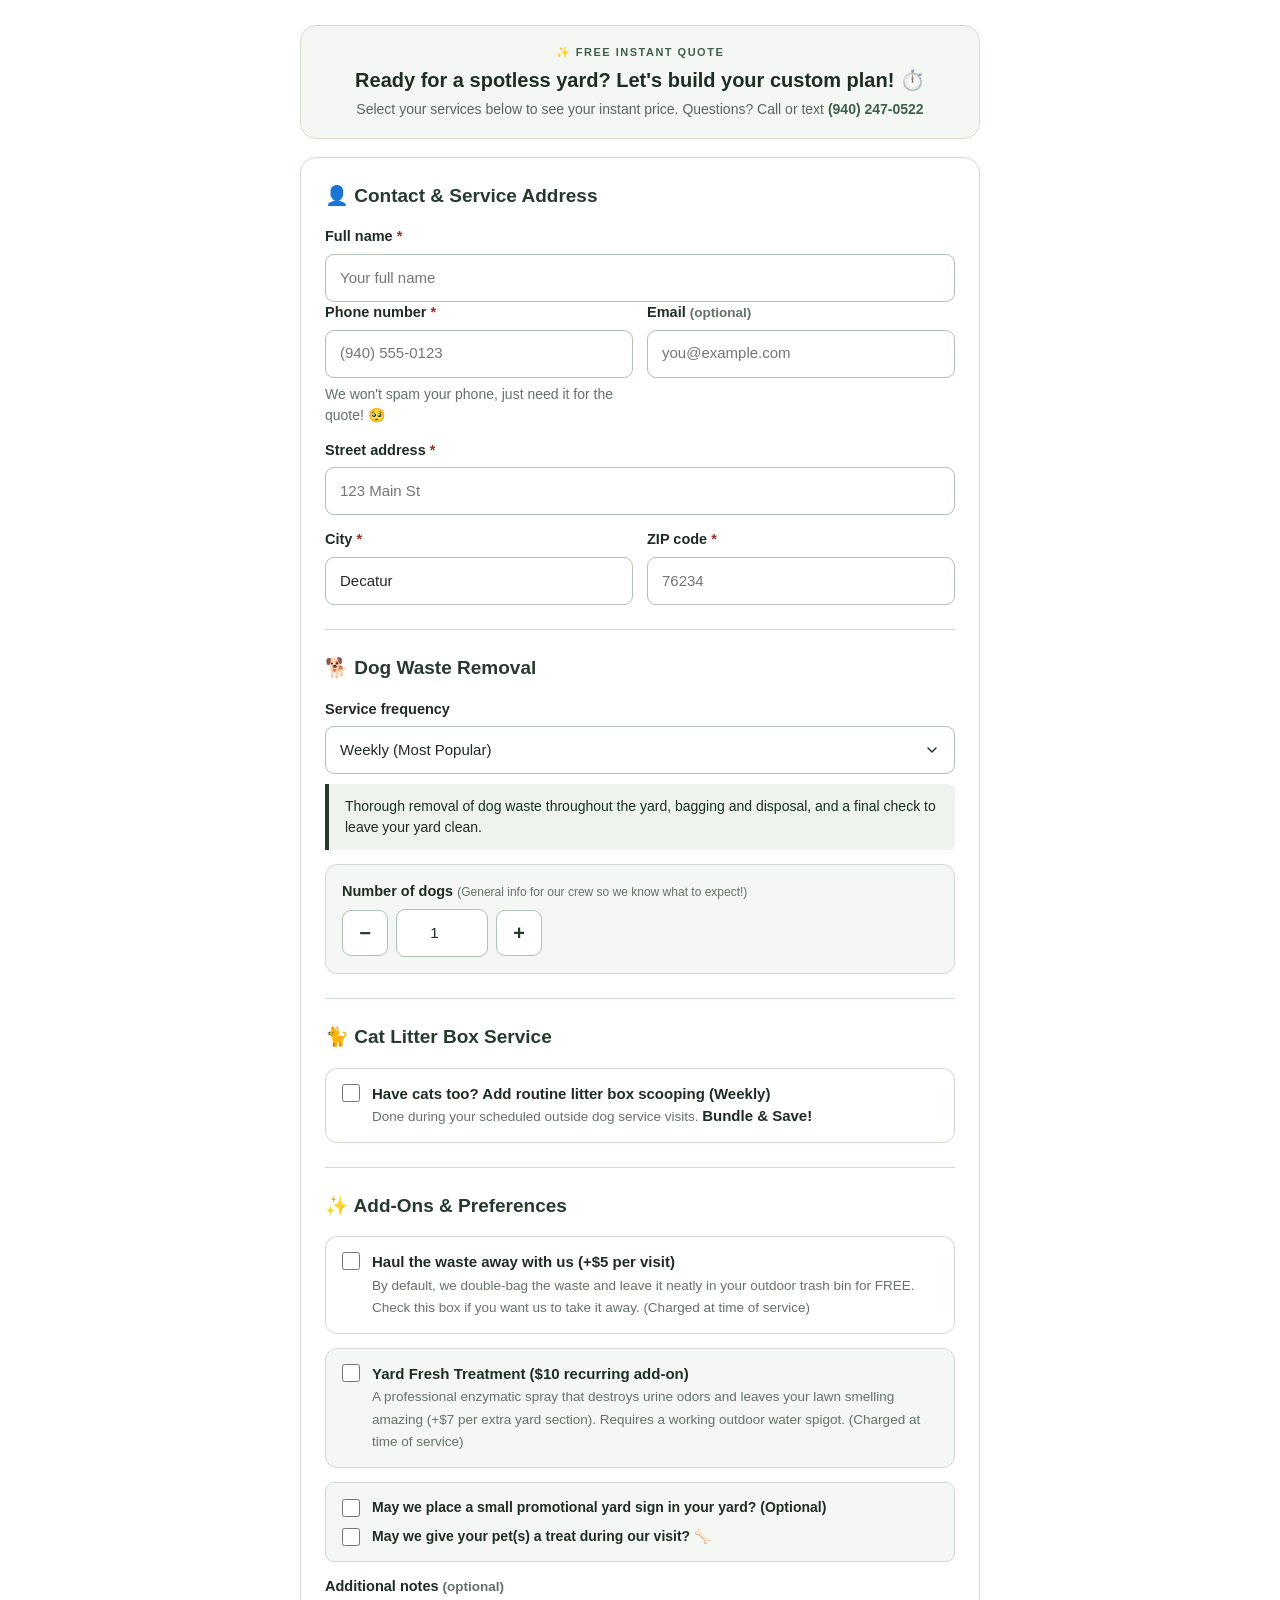
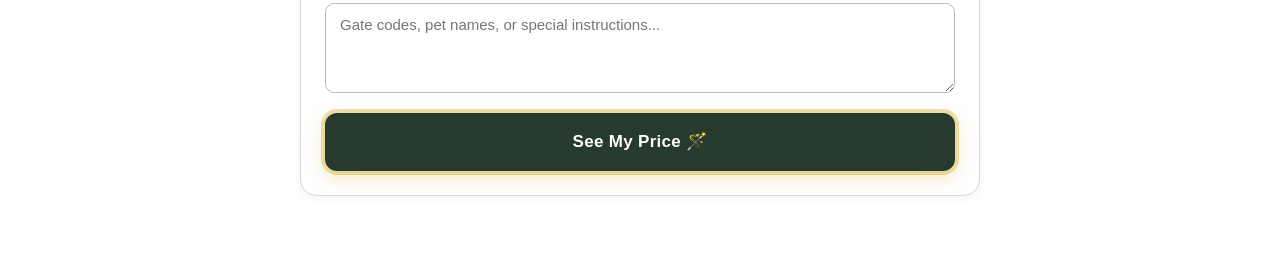
==== index.html @ ef94dc57 "Update index.html" ====
<!DOCTYPE html>
<html lang="en">
<head>
  <meta charset="UTF-8">
  <meta name="viewport" content="width=device-width, initial-scale=1.0">
  <title>Instant Quote | Wise Waste Services</title>
  <style>
    body { overflow-anchor: none; margin: 0; padding: 25px 20px; background: transparent; }
    #ww-quote {
      --green: #263A2D; --green-hover: #1d2d23; --green-soft: #eef3ee;
      --light: #D5DFCE; --cream: #F4F7F4; --ink: #1E2C22; --muted: #647267;
      --border: #cfdbd0; --border-strong: #b0c2b2; --danger: #9b3028; --danger-bg: #fdf2f1;
      --shadow-sm: 0 2px 8px rgba(30, 44, 34, 0.05); --shadow-md: 0 8px 24px rgba(30, 44, 34, 0.08);
      --radius-lg: 16px; --radius-md: 12px; --radius-sm: 9px;
      position: relative; font-family: "Segoe UI", -apple-system, BlinkMacSystemFont, Roboto, Helvetica, Arial, sans-serif;
      color: var(--ink); max-width: 680px; margin: 0 auto; font-size: 15px; line-height: 1.5;
      -webkit-font-smoothing: antialiased; padding-bottom: 20px;
    }
    #ww-quote * { box-sizing: border-box; }
    #ww-quote .ww-hidden { display: none !important; }
    .ww-celebration {
      position: absolute; pointer-events: none; z-index: 50; font-size: 28px;
      user-select: none; opacity: 0; animation: ww-pop 3s cubic-bezier(0.25, 0.46, 0.45, 0.94) forwards;
    }
    @keyframes ww-pop {
      0% { opacity: 0; transform: translate(0, 0) scale(0.2) rotate(0deg); }
      15% { opacity: 1; transform: translate(calc(var(--tx) * 0.6), calc(var(--ty) * 0.3 - 80px)) scale(1.3) rotate(calc(var(--rot) * 0.3)); }
      80% { opacity: 1; transform: translate(var(--tx), calc(var(--ty) * 0.8 + 120px)) scale(1) rotate(calc(var(--rot) * 0.8)); }
      100% { opacity: 0; transform: translate(var(--tx), calc(var(--ty) + 200px)) scale(0.5) rotate(var(--rot)); }
    }
    #ww-quote .ww-panel {
      background: #ffffff; border: 1px solid var(--border); border-radius: var(--radius-lg);
      padding: 24px; margin: 0 0 16px; box-shadow: var(--shadow-sm); position: relative; overflow: hidden;
    }
    #ww-quote .ww-divider { border: 0; height: 1px; background: var(--border); margin: 24px 0; }
    #ww-quote h3 { font-size: 19px; font-weight: 800; color: var(--green); margin: 0 0 16px; display: flex; align-items: center; gap: 8px; }
    #ww-quote .ww-muted { color: var(--muted); font-size: 13.5px; line-height: 1.45; }
    .ww-service-desc {
      margin-top: 10px; padding: 12px 16px; background: #eef3ee; border-left: 4px solid var(--green);
      font-size: 14px; color: var(--ink); border-radius: 0 6px 6px 0; line-height: 1.5;
    }
    #ww-quote .ww-label { display: block; font-weight: 600; color: var(--ink); margin: 14px 0 6px; font-size: 14.5px; }
    #ww-quote .ww-label:first-of-type { margin-top: 0; }
    #ww-quote .ww-required { color: var(--danger); font-weight: 700; }
    #ww-quote select, #ww-quote input:not([type="checkbox"]):not([type="radio"]), #ww-quote textarea {
      width: 100%; min-height: 48px; border: 1.5px solid var(--border-strong); border-radius: var(--radius-sm);
      padding: 10px 14px; background-color: #ffffff; color: var(--ink); font: inherit; font-size: 15px;
      transition: border-color 0.15s ease, box-shadow 0.15s ease;
    }
    #ww-quote select {
      appearance: none; -webkit-appearance: none;
      background-image: url("data:image/svg+xml,%3Csvg xmlns='http://www.w3.org/2000/svg' width='16' height='16' viewBox='0 0 24 24' fill='none' stroke='%23263A2D' stroke-width='2.2' stroke-linecap='round' stroke-linejoin='round'%3E%3Cpolyline points='6 9 12 15 18 9'/%3E%3C/svg%3E");
      background-repeat: no-repeat; background-position: right 14px center; padding-right: 40px; cursor: pointer;
    }
    #ww-quote select:focus, #ww-quote input:not([type="checkbox"]):not([type="radio"]):focus, #ww-quote textarea:focus {
      outline: none; border-color: var(--green); box-shadow: 0 0 0 3px rgba(213, 223, 206, 0.75);
    }
    #ww-quote textarea { min-height: 80px; resize: vertical; }
    #ww-quote .ww-grid { display: grid; grid-template-columns: 1fr 1fr; gap: 14px; }
    #ww-quote .ww-sub-box { background: var(--cream); border: 1px solid var(--border); border-radius: var(--radius-md); padding: 16px; margin-top: 14px; }
    #ww-quote .ww-number { display: grid; grid-template-columns: 46px minmax(0, 1fr) 46px; gap: 8px; align-items: center; max-width: 200px; }
    #ww-quote .ww-number button {
      height: 46px; border: 1.5px solid var(--border-strong); border-radius: var(--radius-sm); background: #ffffff;
      font-size: 20px; font-weight: 700; color: var(--green); cursor: pointer; display: flex; align-items: center;
      justify-content: center; user-select: none; transition: all 0.1s ease;
    }
    #ww-quote .ww-number button:hover { background: var(--light); border-color: var(--green); }
    #ww-quote .ww-number input { text-align: center; font-weight: 700; font-size: 16px; min-height: 46px; }
    #ww-quote input[type="checkbox"] { width: 18px; min-height: 18px; height: 18px; accent-color: var(--green); margin: 1px 12px 0 0; flex-shrink: 0; cursor: pointer; }
    #ww-quote .ww-choice { display: flex; align-items: flex-start; padding: 14px 16px; border: 1.5px solid var(--border); border-radius: var(--radius-md); background: #ffffff; cursor: pointer; transition: all 0.15s ease; }
    #ww-quote .ww-choice:hover { border-color: var(--green); background: #fafcfa; }
    #ww-quote .ww-choice:has(input:checked) { border-color: var(--green); background: var(--cream); }
    #ww-quote .ww-choice span { flex: 1; }
    #ww-quote .ww-choice strong { color: var(--ink); font-size: 15px; }
    #ww-quote .ww-compact-check { display: flex; align-items: center; font-size: 14px; font-weight: 600; color: var(--ink); cursor: pointer; margin-bottom: 10px; user-select: none; }
    #ww-quote .ww-compact-check:hover { color: var(--green); }
    #ww-quote .ww-primary-btn {
      width: 100%; min-height: 54px; padding: 14px 20px; border: 2px solid var(--green); border-radius: var(--radius-md);
      background: var(--green); color: #ffffff; font: inherit; font-size: 16px; font-weight: 800; cursor: pointer;
      display: flex; align-items: center; justify-content: center; gap: 8px; box-shadow: 0 4px 14px rgba(38, 58, 45, 0.18);
      transition: all 0.15s ease; margin-top: 14px;
    }
    #ww-quote .ww-primary-btn:hover:not(:disabled) { background: var(--green-hover); border-color: var(--green-hover); transform: translateY(-2px); box-shadow: 0 6px 18px rgba(38, 58, 45, 0.22); }
    #ww-quote .ww-primary-btn:disabled { opacity: 0.65; cursor: wait; transform: none; }
    #ww-quote .ww-final-glow-btn {
      background: var(--green) !important; border-color: var(--green) !important; font-size: 17px !important; letter-spacing: 0.3px;
      box-shadow: 0 0 0 4px rgba(212, 175, 55, 0.4), 0 6px 20px rgba(212, 175, 55, 0.35) !important; animation: wwGoldGlowPulse 2.5s infinite ease-in-out;
    }
    @keyframes wwGoldGlowPulse {
      0%, 100% { box-shadow: 0 0 0 3px rgba(212, 175, 55, 0.3), 0 6px 16px rgba(212, 175, 55, 0.3); }
      50% { box-shadow: 0 0 0 7px rgba(212, 175, 55, 0.55), 0 8px 24px rgba(212, 175, 55, 0.5); }
    }
    #ww-quote .ww-final-glow-btn:hover:not(:disabled) {
      transform: translateY(-2px); box-shadow: 0 0 0 6px rgba(212, 175, 55, 0.6), 0 10px 26px rgba(212, 175, 55, 0.6) !important; animation: none;
    }
    #ww-quote .ww-status-msg { font-size: 14px; font-weight: 600; margin: 14px 0 0; padding: 12px 14px; border-radius: var(--radius-sm); background: var(--danger-bg); color: var(--danger); border: 1px solid #ebccd1; }
    #ww-quote .ww-receipt-box { background: var(--green); color: #ffffff; border-radius: var(--radius-lg); padding: 20px 22px; margin: 18px 0; box-shadow: var(--shadow-sm); text-align: left; }
    #ww-quote .ww-price-hero { text-align: center; padding-bottom: 14px; margin-bottom: 14px; border-bottom: 1px solid rgba(255, 255, 255, 0.15); }
    #ww-quote .ww-price-eyebrow { display: inline-block; background: rgba(213, 223, 206, 0.18); color: var(--light); border-radius: 999px; padding: 4px 14px; font-size: 12px; font-weight: 700; text-transform: uppercase; letter-spacing: 0.5px; margin-bottom: 6px; }
    #ww-quote .ww-big-price { font-size: 36px; font-weight: 800; line-height: 1.1; color: #ffffff; font-variant-numeric: tabular-nums; }
    #ww-quote .ww-big-sub { color: var(--light); font-size: 13.5px; margin-top: 4px; }
    #ww-quote .ww-summary-line { display: flex; justify-content: space-between; align-items: flex-start; padding: 10px 0; border-bottom: 1px solid rgba(255, 255, 255, 0.1); gap: 16px; font-size: 14px; }
    #ww-quote .ww-summary-line:last-child { border-bottom: none; padding-bottom: 0; }
    #ww-quote .ww-summary-title { font-weight: 700; color: #ffffff; font-size: 14px; overflow-wrap: break-word; }
    #ww-quote .ww-summary-desc { font-size: 12.5px; color: var(--light); margin-top: 2px; }
    #ww-quote .ww-summary-price { font-weight: 700; color: #ffffff; white-space: nowrap; text-align: right; font-size: 14px; flex-shrink: 0; }
    #ww-quote .ww-intro-breakdown-box { background: rgba(213, 223, 206, 0.16); border: 1px solid rgba(213, 223, 206, 0.35); border-radius: var(--radius-md); padding: 12px 14px; margin-bottom: 14px; font-size: 13.5px; line-height: 1.45; color: #ffffff; text-align: center; }
    #ww-quote .ww-intro-breakdown-box strong { display: block; margin-bottom: 2px; font-size: 14.5px; }
    #ww-quote .ww-free-banner { background: rgba(213, 223, 206, 0.14); border: 1px solid rgba(213, 223, 206, 0.35); border-radius: var(--radius-md); padding: 12px 14px; margin-top: 14px; font-size: 13.5px; line-height: 1.45; color: #ffffff; text-align: center; }
    #ww-quote .ww-free-banner strong { display: block; margin-bottom: 0; font-size: 15px; letter-spacing: 0.3px; }
    #ww-success-screen { text-align: center; padding: 28px 22px; overflow: hidden; }
    #ww-success-screen .ww-success-icon-wrap { width: 64px; height: 64px; border-radius: 50%; background: var(--green-soft); border: 2px solid var(--light); display: inline-flex; align-items: center; justify-content: center; margin: 0 auto 12px; font-size: 30px; }
    .ww-phone-link { color: #3F6049; text-decoration: none; font-weight: 800; transition: color 0.2s ease; }
    .ww-phone-link:hover { color: #1E2C22; text-decoration: underline; }
    @media (max-width: 640px) {
      body { padding: 10px 5px !important; }
      #ww-quote { font-size: 14px; }
      #ww-intro-block { padding: 12px !important; margin-bottom: 12px !important; }
      #ww-quote .ww-panel { padding: 16px 14px; margin-bottom: 10px; }
      #ww-quote .ww-grid { grid-template-columns: 1fr; gap: 8px; }
      #ww-quote h2 { font-size: 17px !important; }
      #ww-quote h3 { font-size: 16px; margin-bottom: 12px; }
      #ww-quote .ww-label { margin: 10px 0 4px; font-size: 13.5px; }
      #ww-quote select, #ww-quote input:not([type="checkbox"]):not([type="radio"]) { min-height: 40px; font-size: 16px; padding: 6px 10px; }
      #ww-quote textarea { min-height: 60px; font-size: 16px; }
      #ww-quote .ww-number button { height: 38px; font-size: 18px; }
      #ww-quote .ww-number input { min-height: 38px; }
      #ww-quote .ww-choice { padding: 10px; margin-bottom: 8px !important; }
      #ww-quote .ww-compact-check { font-size: 13px; margin-bottom: 6px; }
      #ww-quote .ww-big-price { font-size: 28px; }
      #ww-quote .ww-receipt-box { padding: 14px 12px; margin: 14px 0; }
      #ww-quote .ww-summary-line { font-size: 13px; gap: 8px; padding: 6px 0; }
      #ww-quote .ww-summary-title, #ww-quote .ww-summary-price { font-size: 13px; }
      #ww-quote .ww-primary-btn { width: 100%; flex: none; min-height: 46px; padding: 8px; font-size: 15px; }
    }
  </style>
</head>
<body>
<div id="ww-quote">
  <!-- SLIM TOP INTRO HEADER -->
  <div id="ww-intro-block" style="max-width:680px; margin:0 auto 18px; background:#F4F7F4; border:1.5px solid #D5DFCE; border-radius:16px; padding:18px 20px; text-align:center; font-family:'Segoe UI',Arial,sans-serif;">
    <div style="font-size:11px; font-weight:800; letter-spacing:1.5px; text-transform:uppercase; color:#3F6049; margin-bottom:4px;">✨ Free Instant Quote</div>
    <h2 style="margin:0 0 4px; font-size:20px; font-weight:800; color:#1E2C22;">Ready for a spotless yard? Let's build your custom plan! ⏱️</h2>
    <p style="margin:0 auto; font-size:14px; line-height:1.5; color:#59655D;">Select your services below to see your instant price. Questions? Call or text <a href="tel:9402470522" class="ww-phone-link">(940) 247-0522</a></p>
  </div>

  <!-- RESIDENTIAL SINGLE-PAGE FORM -->
  <form id="ww-residential" class="ww-panel" onsubmit="event.preventDefault();">
    <h3>👤 Contact &amp; Service Address</h3>
    <label class="ww-label" for="ww-customer-name">Full name <span class="ww-required">*</span></label>
    <input id="ww-customer-name" name="name" type="text" autocomplete="name" placeholder="Your full name">
    <div class="ww-grid">
      <div>
        <label class="ww-label" for="ww-customer-phone">Phone number <span class="ww-required">*</span></label>
        <input id="ww-customer-phone" name="tel" type="tel" autocomplete="tel" placeholder="(940) 555-0123">
        <div style="font-size: 14px; font-weight: 500; color: var(--muted); margin-top: 6px;">We won't spam your phone, just need it for the quote! 🥺</div>
      </div>
      <div>
        <label class="ww-label" for="ww-customer-email">Email <span class="ww-muted">(optional)</span></label>
        <input id="ww-customer-email" name="email" type="email" autocomplete="email" placeholder="you@example.com">
      </div>
    </div>
    <label class="ww-label" for="ww-customer-street">Street address <span class="ww-required">*</span></label>
    <input id="ww-customer-street" name="street-address" type="text" autocomplete="address-line1" placeholder="123 Main St">
    <div class="ww-grid" style="margin-top: 14px;">
      <div>
        <label class="ww-label" for="ww-customer-city">City <span class="ww-required">*</span></label>
        <input id="ww-customer-city" name="city" type="text" autocomplete="address-level2" value="Decatur" placeholder="Decatur">
      </div>
      <div>
        <label class="ww-label" for="ww-customer-zip">ZIP code <span class="ww-required">*</span></label>
        <input id="ww-customer-zip" name="postal-code" type="text" autocomplete="postal-code" placeholder="76234">
      </div>
    </div>

    <hr class="ww-divider">

    <h3>🐕 Dog Waste Removal</h3>
    <label class="ww-label" for="ww-dog-frequency">Service frequency</label>
    <select id="ww-dog-frequency" name="dog_frequency">
      <option value="none">No dog waste service</option>
      <option value="twice">Twice Weekly</option>
      <option value="weekly" selected>Weekly (Most Popular)</option>
      <option value="biweekly">Bi-Weekly (Every 2 Weeks)</option>
      <option value="onetime">One-Time Cleanup</option>
    </select>
    <div id="ww-dog-desc" class="ww-service-desc ww-hidden"></div>

    <div id="ww-dog-count-wrap" class="ww-sub-box">
      <label class="ww-label" for="ww-dogs" style="margin-top:0;">Number of dogs <span style="font-size:12px; font-weight:normal; color:var(--muted);">(General info for our crew so we know what to expect!)</span></label>
      <div class="ww-number">
        <button type="button" data-step="-1" data-target="ww-dogs">−</button>
        <input id="ww-dogs" name="dog_count" type="number" min="1" max="20" value="1" readonly>
        <button type="button" data-step="1" data-target="ww-dogs">+</button>
      </div>
      <div id="ww-condition-wrap" class="ww-hidden" style="margin-top:14px; padding-top:12px; border-top:1px solid var(--border);">
        <label class="ww-label" for="ww-condition" style="margin-top:0;">Estimated cleanup time required</label>
        <select id="ww-condition" name="yard_condition">
          <option value="light">Up to 1 hour (Standard cleanup) — $50.00 base</option>
          <option value="moderate">Up to 1.5 hours (Moderate buildup) — $75.00 est.</option>
          <option value="heavy">Up to 2 hours (Heavy buildup) — $100.00 est.</option>
          <option value="very">Over 2 hours (Severely neglected) — $125.00+ est.</option>
        </select>
        <div style="font-size: 13px; color: var(--muted); margin-top: 10px; line-height: 1.4;">
          <em>One-time cleanups are $50 minimum (covers the first hour), then billed at $50/hour in 15-minute increments thereafter.</em>
        </div>
      </div>
    </div>

    <hr class="ww-divider">

    <h3>🐈 Cat Litter Box Service</h3>
    <div id="ww-cat-addon-mode">
      <label class="ww-choice" style="margin-bottom:14px;">
        <input type="checkbox" id="ww-cat-add-service" name="cat_add_service">
        <span>
          <strong id="ww-cat-addon-title">Have cats too? Add routine litter box scooping</strong><br>
          <span class="ww-muted" id="ww-cat-addon-text">Done during your scheduled outside dog service visits. <strong>Bundle &amp; Save!</strong></span>
        </span>
      </label>
    </div>

    <div id="ww-cat-standalone-mode" class="ww-hidden">
      <label class="ww-label" for="ww-cat-standalone-freq">Service frequency</label>
      <select id="ww-cat-standalone-freq" name="cat_standalone_freq">
        <option value="none" selected>No cat litter service</option>
        <option value="twice">Twice-Weekly Service (Most Popular)</option>
        <option value="weekly">Weekly Service</option>
        <option value="biweekly">Bi-Weekly Service (Every 2 Weeks)</option>
        <option value="onetime">One-Time Cleanup</option>
      </select>
    </div>

    <div id="ww-cat-desc" class="ww-service-desc ww-hidden" style="margin-bottom: 14px;">
      Thorough cat litter box scooping, deodorizing, and area sweeping to keep your home fresh and odor-free.
    </div>

    <div id="ww-box-count-wrap" class="ww-sub-box ww-hidden">
      <label class="ww-label" for="ww-boxes" style="margin-top:0;">Number of litter boxes <span style="font-size:12px; font-weight:normal; color:var(--muted);">(General info for our crew so we know what to expect!)</span></label>
      <div class="ww-number">
        <button type="button" data-step="-1" data-target="ww-boxes">−</button>
        <input id="ww-boxes" name="box_count" type="number" min="1" max="20" value="1" readonly>
        <button type="button" data-step="1" data-target="ww-boxes">+</button>
      </div>
      <div style="margin-top:18px; padding-top:16px; border-top:1px solid var(--border);">
        <label class="ww-choice" style="margin-bottom:12px;">
          <input type="checkbox" id="ww-cat-deep-clean" name="cat_deep_clean">
          <span>
            <strong>Occasional Litter Box Deep Clean (Wash &amp; Sanitize)</strong><br>
            <span class="ww-muted">Thorough wash, sanitizing, and fresh litter refill. $25 first box + $15 per additional box. Recommended every 2–3 weeks. Completely optional — just let us know when you'd like it done!<br>(Charged at time of service)</span>
          </span>
        </label>
      </div>
      <div style="margin-top:12px; padding-top:12px; border-top:1px solid var(--border);">
        <label class="ww-choice" style="margin-bottom:0;">
          <input type="checkbox" id="ww-cat-litter-supply" name="cat_litter_supply">
          <span>
            <strong>Litter Supply (+$10 per box / visit)</strong><br>
            <span class="ww-muted">Skip the heavy lifting! We supply standard clumping cat litter. (Charged at time of service)</span>
          </span>
        </label>
      </div>
    </div>

    <hr class="ww-divider">

    <h3>✨ Add-Ons &amp; Preferences</h3>
    <label class="ww-choice" style="margin-bottom:14px;">
      <input type="checkbox" id="ww-haul-away" name="haul_away">
      <span>
        <strong>Haul the waste away with us (+$5 per visit)</strong><br>
        <span class="ww-muted">By default, we double-bag the waste and leave it neatly in your outdoor trash bin for FREE. Check this box if you want us to take it away. (Charged at time of service)</span>
      </span>
    </label>

    <label class="ww-choice" style="margin-bottom:14px; background: var(--cream);">
      <input type="checkbox" id="ww-addon-yard-fresh" name="yard_fresh">
      <span>
        <strong id="ww-yard-fresh-title">Yard Fresh Treatment ($25 standalone)</strong><br>
        <span class="ww-muted">A professional enzymatic spray that destroys urine odors and leaves your lawn smelling amazing (+$7 per extra yard section). Requires a working outdoor water spigot. (Charged at time of service)</span>
        <span id="ww-yard-fresh-savings-notice" style="display: block; margin-top: 6px; font-size: 13px; font-weight: 700; color: #3F6049;">💡 Save $15! Choose any recurring service to drop this to just $10/visit.</span>
      </span>
    </label>

    <div id="ww-yard-sections-box" class="ww-sub-box ww-hidden" style="margin-bottom: 14px; margin-top: -6px;">
      <label class="ww-label" for="ww-sections" style="margin-top:0;">Number of yard sections</label>
      <div class="ww-number">
        <button type="button" data-step="-1" data-target="ww-sections">−</button>
        <input id="ww-sections" name="yard_sections" type="number" min="1" max="20" value="1" readonly>
        <button type="button" data-step="1" data-target="ww-sections">+</button>
      </div>
      <div style="font-size: 13px; color: var(--muted); margin-top: 10px; line-height: 1.4;">
        <em>Note: Base rate covers 1 section (usually backyard). Extra sections are front yard or sides of house (both sides count as 1 combined section).</em>
      </div>
    </div>

    <div style="background:var(--cream); border:1px solid var(--border); border-radius:var(--radius-sm); padding:14px 16px; margin-bottom:14px;">
      <label class="ww-compact-check" style="margin-bottom:8px;">
        <input type="checkbox" id="ww-yard-sign" name="yard_sign">
        <span>May we place a small promotional yard sign in your yard? (Optional)</span>
      </label>
      <label class="ww-compact-check" style="margin-bottom:0;">
        <input type="checkbox" id="ww-pet-treats" name="pet_treats">
        <span>May we give your pet(s) a treat during our visit? 🦴</span>
      </label>
    </div>

    <label class="ww-label" for="ww-extra-details">Additional notes <span class="ww-muted">(optional)</span></label>
    <textarea id="ww-extra-details" name="extra_details" rows="3" placeholder="Gate codes, pet names, or special instructions..."></textarea>

    <div id="ww-err-main" class="ww-status-msg ww-hidden"></div>
    <button type="button" id="ww-reveal-btn" class="ww-primary-btn ww-final-glow-btn" onclick="showQuoteScreen()">See My Price 🪄</button>
  </form>

  <!-- QUOTE & CONFIRMATION SCREEN (Appears at the very top on submit) -->
  <div id="ww-success-screen" class="ww-panel ww-hidden">
    <div class="ww-success-icon-wrap">🎉</div>
    <h2 style="margin:0 0 6px; color:var(--ink);">You're all set!</h2>
    <p style="color:var(--muted); max-width:480px; margin:0 auto; font-size:15px;">
      Thank you for choosing Wise Waste Services! Here is your custom quote—we will contact you shortly to confirm your details and get your first visit on the schedule.
    </p>

    <div id="ww-quote-reveal-area">
      <div class="ww-receipt-box" aria-live="polite">
        <div class="ww-price-hero">
          <span class="ww-price-eyebrow" id="ww-price-eyebrow">Total Rate</span>
          <div class="ww-big-price" id="ww-display-per-visit">$0.00</div>
          <div class="ww-big-sub" id="ww-display-billing-sub"></div>
        </div>
        <div class="ww-intro-breakdown-box ww-hidden" id="ww-intro-breakdown-wrap">
          <strong id="ww-intro-breakdown-text"></strong>
          <span id="ww-intro-subtext" style="font-size: 12.5px; opacity: 0.9;"></span>
        </div>
        <div id="ww-quote-lines"></div>
        <div class="ww-free-banner ww-hidden" id="ww-free-offer-banner">
          <strong>🎁 First Scoop is 100% Free!</strong>
        </div>
      </div>
    </div>

    <div style="padding:14px 18px; background:var(--cream); border-radius:12px; border:1px solid var(--border); display:inline-block;">
      <p style="font-size:14.5px; color:var(--ink); margin:0;">
        Need immediate help?<br>Call or text us at <a href="tel:+19402470522" class="ww-phone-link">(940) 247-0522</a>
      </p>
    </div>
  </div>
</div>

<script>
(function() {
  const root = document.getElementById('ww-quote');
  if (!root || root.dataset.ready) return;
  root.dataset.ready = '1';

  const QUOTE_ENDPOINT = 'https://script.google.com/macros/s/AKfycbyCDemM3MYGckMTXnyBD02ssiY8KYMmqSIFAY5j0-w8iJcuT-gmUWsr8V1mjMGOtp2rDw/exec';
  const $ = id => document.getElementById(id);
  const show = (id, vis) => { const el = $(id); if (el) el.classList.toggle('ww-hidden', !vis); };

  let heightLock = false, lastHeight = 0, localRafId = null;

  /* HEIGHT REPORTER */
  function reportHeight(force) {
    if (heightLock && !force) return;
    if (window.parent !== window) {
      const h = Math.ceil(root.getBoundingClientRect().height) + 40;
      if (force || Math.abs(h - lastHeight) > 3) {
        lastHeight = h;
        window.parent.postMessage({ type: 'ww-quote-height', height: h }, '*');
      }
    }
  }
  window.addEventListener('load', () => reportHeight(true));
  window.addEventListener('resize', () => reportHeight(false));
  if ('ResizeObserver' in window) new ResizeObserver(() => reportHeight(false)).observe(root);
  setInterval(() => reportHeight(false), 1000);

  /* CONFLICT-FREE SMOOTH UPWARD SLIDE */
  function smoothSlideLocal(targetY, duration) {
    if (localRafId) cancelAnimationFrame(localRafId);
    const docEl = document.documentElement, bodyEl = document.body;
    const startY = window.pageYOffset || docEl.scrollTop || bodyEl.scrollTop || 0;
    const diff = targetY - startY;
    if (Math.abs(diff) < 4) return;

    // Disable CSS scroll-behavior: smooth during JS animation so iOS Safari never freezes
    docEl.style.setProperty('scroll-behavior', 'auto', 'important');
    bodyEl.style.setProperty('scroll-behavior', 'auto', 'important');

    const startTime = performance.now();
    function step(now) {
      const t = Math.min(1, (now - startTime) / duration);
      const ease = 1 - Math.pow(1 - t, 3);
      const nextY = Math.round(startY + diff * ease);
      window.scrollTo(0, nextY);
      docEl.scrollTop = nextY;
      bodyEl.scrollTop = nextY;
      if (t < 1) {
        localRafId = requestAnimationFrame(step);
      } else {
        localRafId = null;
        docEl.style.removeProperty('scroll-behavior');
        bodyEl.style.removeProperty('scroll-behavior');
      }
    }
    localRafId = requestAnimationFrame(step);
  }

  const getFormattedAddress = (s, c, z) => [$(s).value.trim(), $(c).value.trim(), $(z).value.trim() ? 'TX ' + $(z).value.trim() : ''].filter(Boolean).join(', ');
  const money = n => n.toLocaleString('en-US', { style: 'currency', currency: 'USD' });
  const getNum = id => { const el = $(id); return !el ? 1 : Math.max(1, Math.min(20, parseInt(el.value, 10) || 1)); };

  function formatPhoneNumber(e) {
    let digits = e.target.value.replace(/\D/g, '');
    if (digits.length === 11 && digits.startsWith('1')) digits = digits.slice(1);
    let x = digits.slice(0, 10).match(/(\d{0,3})(\d{0,3})(\d{0,4})/);
    if (x) e.target.value = !x[2] ? x[1] : '(' + x[1] + ') ' + x[2] + (x[3] ? '-' + x[3] : '');
  }
  ['input', 'change'].forEach(evt => $('ww-customer-phone').addEventListener(evt, formatPhoneNumber));

  function updateDynamicVisibility() {
    const dogFreq = $('ww-dog-frequency').value;
    const catAddChecked = $('ww-cat-add-service').checked;
    const catStandaloneFreq = $('ww-cat-standalone-freq').value;

    const dogDesc = $('ww-dog-desc');
    if (dogFreq === 'weekly' || dogFreq === 'twice' || dogFreq === 'biweekly') {
      dogDesc.innerHTML = 'Thorough removal of dog waste throughout the yard, bagging and disposal, and a final check to leave your yard clean.';
      show('ww-dog-desc', true);
    } else if (dogFreq === 'onetime') {
      dogDesc.innerHTML = 'A single, thorough cleaning to completely reset your yard and remove all visible waste.';
      show('ww-dog-desc', true);
    } else {
      show('ww-dog-desc', false);
    }

    const hasRecurringDog = dogFreq === 'weekly' || dogFreq === 'twice' || dogFreq === 'biweekly';
    const hasRecurringCat = (dogFreq !== 'none' && catAddChecked && hasRecurringDog) || (dogFreq === 'none' && catStandaloneFreq !== 'none' && catStandaloneFreq !== 'onetime');

    const catAddonTitle = $('ww-cat-addon-title'), catAddonText = $('ww-cat-addon-text');
    if (catAddonTitle && catAddonText) {
      const fMap = { weekly: ' (Weekly)', twice: ' (Twice-Weekly)', biweekly: ' (Bi-Weekly)' };
      if (fMap[dogFreq]) {
        catAddonTitle.innerHTML = 'Have cats too? Add routine litter box scooping' + fMap[dogFreq];
        catAddonText.innerHTML = 'Done during your scheduled outside dog service visits. <strong>Bundle &amp; Save!</strong>';
      } else if (dogFreq === 'onetime') {
        catAddonTitle.innerHTML = 'Have cats too? Add one-time litter box scooping';
        catAddonText.innerHTML = 'Done during your scheduled outside dog service visit. <strong>Bundle &amp; Save!</strong>';
      } else {
        catAddonTitle.innerHTML = 'Have cats too? Add routine litter box scooping';
        catAddonText.innerHTML = 'Done during your scheduled outside dog service visits.';
      }
    }

    if ($('ww-yard-fresh-title')) {
      if (hasRecurringDog || hasRecurringCat) {
        $('ww-yard-fresh-title').textContent = 'Yard Fresh Treatment ($10 recurring add-on)';
        $('ww-yard-fresh-savings-notice').style.display = 'none';
      } else {
        $('ww-yard-fresh-title').textContent = 'Yard Fresh Treatment ($25 standalone)';
        $('ww-yard-fresh-savings-notice').style.display = 'block';
      }
    }

    const hasCatServiceActive = dogFreq === 'none' ? (catStandaloneFreq !== 'none') : catAddChecked;
    show('ww-cat-addon-mode', dogFreq !== 'none');
    show('ww-cat-standalone-mode', dogFreq === 'none');
    show('ww-box-count-wrap', hasCatServiceActive);
    show('ww-cat-desc', hasCatServiceActive);
    show('ww-dog-count-wrap', dogFreq !== 'none');
    show('ww-condition-wrap', dogFreq === 'onetime');
  }

  $('ww-dog-frequency').addEventListener('change', updateDynamicVisibility);
  $('ww-cat-add-service').addEventListener('change', updateDynamicVisibility);
  $('ww-cat-standalone-freq').addEventListener('change', updateDynamicVisibility);
  $('ww-addon-yard-fresh').addEventListener('change', function() { show('ww-yard-sections-box', this.checked); });

  root.querySelectorAll('[data-step]').forEach(btn => {
    btn.addEventListener('click', () => {
      const field = $(btn.getAttribute('data-target'));
      if (field) field.value = Math.max(field.min || 1, Math.min(field.max || 20, (parseInt(field.value) || 1) + parseInt(btn.getAttribute('data-step'))));
    });
  });

  let quoteState = {};
  function calculateAndRenderQuote() {
    const dogFreq = $('ww-dog-frequency').value, dogs = getNum('ww-dogs'), condition = $('ww-condition').value;
    const boxes = getNum('ww-boxes'), haulAway = $('ww-haul-away').checked, catLitterSupply = $('ww-cat-litter-supply').checked, catDeepClean = $('ww-cat-deep-clean').checked;
    const hasDog = dogFreq !== 'none', isRecDog = dogFreq === 'weekly' || dogFreq === 'twice' || dogFreq === 'biweekly', isOneTimeDog = dogFreq === 'onetime';
    const catAdd = $('ww-cat-add-service').checked, catStand = $('ww-cat-standalone-freq').value;
    const hasCat = (hasDog && catAdd) || (!hasDog && catStand !== 'none');
    const isRecCat = (!hasDog && hasCat && (catStand === 'weekly' || catStand === 'twice' || catStand === 'biweekly'));
    const yardFresh = $('ww-addon-yard-fresh').checked, sections = getNum('ww-sections');

    show('ww-free-offer-banner', isRecDog || isRecCat);

    let html = [], txt = [], monthly = 0, onetime = 0, dogTxt = '', catTxt = '';
    const map = { twice: 'Twice Weekly', weekly: 'Weekly', biweekly: 'Bi-Weekly', onetime: 'One-Time Cleanup' };
    const line = (t, d, p, s) => `<div class="ww-summary-line"><div class="ww-summary-title-wrap"><div class="ww-summary-title">${t}</div>${d ? `<div class="ww-summary-desc">${d}</div>` : ''}</div><div class="ww-summary-price"><div>${p}</div>${s ? `<div style="font-size: 11px; color: var(--light); font-weight: normal; margin-top: 2px; white-space: nowrap;">${s}</div>` : ''}</div></div>`;

    if (isRecDog && hasCat) {
      monthly = dogFreq === 'weekly' ? 112 : dogFreq === 'twice' ? 206 : 90;
      dogTxt = map[dogFreq] + ' Bundle (Includes Cat Service)';
      html.push(line('Dog + Cat Service Bundle', map[dogFreq], money(monthly) + ' / mo'));
      txt.push('Combined Bundle (' + map[dogFreq] + '): ' + dogTxt);
    } else if (isRecDog && !hasCat) {
      monthly = dogFreq === 'weekly' ? 78 : dogFreq === 'twice' ? 139 : 65;
      dogTxt = map[dogFreq] + ' • First visit free';
      html.push(line(`Dog Waste Removal (${dogs} dog${dogs > 1 ? 's' : ''})`, map[dogFreq], money(monthly) + ' / mo'));
      txt.push('Dog Service (' + map[dogFreq] + ', ' + dogs + ' dog(s)): ' + dogTxt);
    } else if (isOneTimeDog && hasCat) {
      if (condition === 'light') {
        onetime = 69;
        html.push(line('Dog + Cat One-Time Bundle', 'Up to 1 hr yard', money(onetime) + ' base'));
        txt.push('One-Time Bundle (' + condition + '): ' + money(onetime));
      } else {
        onetime = (condition === 'moderate' ? 75 : condition === 'heavy' ? 100 : 125) + 35;
        let cDesc = condition === 'moderate' ? 'Up to 1.5 hrs yard' : condition === 'heavy' ? 'Up to 2 hrs yard' : '2+ hrs yard';
        html.push(line('Dog + Cat One-Time Bundle', cDesc, money(onetime) + ' est.'));
        txt.push('One-Time Bundle (' + condition + '): ' + money(onetime) + ' est.');
      }
    } else if (isOneTimeDog && !hasCat) {
      onetime = condition === 'light' ? 50 : condition === 'moderate' ? 75 : condition === 'heavy' ? 100 : 125;
      let e = condition === 'light' ? ' base' : ' est.';
      let cDesc = condition === 'light' ? 'One-Time Cleanup (Up to 1 hr)' : condition === 'moderate' ? 'One-Time Cleanup (Up to 1.5 hrs)' : condition === 'heavy' ? 'One-Time Cleanup (Up to 2 hrs)' : 'One-Time Cleanup (Over 2 hrs)';
      dogTxt = 'One-Time Cleanup (' + money(onetime) + e + ')';
      html.push(line(`Dog Waste Removal (${dogs} dog${dogs > 1 ? 's' : ''})`, cDesc, money(onetime) + e));
      txt.push('One-Time Dog Cleanup (' + dogs + ' dog(s), ' + condition + '): ' + money(onetime) + e);
    } else if (!hasDog && hasCat && isRecCat) {
      monthly = catStand === 'weekly' ? 55 : catStand === 'twice' ? 95 : 40;
      catTxt = 'Standalone ' + map[catStand] + ' • First visit free';
      html.push(line('Cat Litter Box Service', map[catStand], money(monthly) + ' / mo'));
      txt.push('Standalone Cat Service (' + map[catStand] + '): ' + money(monthly) + '/mo');
    } else if (!hasDog && hasCat && catStand === 'onetime') {
      onetime = 35;
      catTxt = 'One-Time Standalone Cat Service (' + money(onetime) + ')';
      html.push(line('Cat Litter Box Service', 'One-Time Cat Cleanup', money(onetime)));
      txt.push('Standalone Cat Service (One-Time): ' + money(onetime));
    }

    if (hasCat && catDeepClean) {
      let c = 25 + 15 * Math.max(0, boxes - 1);
      html.push(line(`Litter Box Deep Clean (${boxes} box${boxes > 1 ? 'es' : ''})`, 'Wash, sanitize & refill', '+' + money(c), 'charged at time of service'));
      txt.push('Add-On: Litter Box Deep Clean (' + boxes + ' box(es)): +' + money(c) + ' (charged at time of service)');
    }
    if (hasCat && catLitterSupply) {
      let c = 10 * boxes;
      html.push(line(`Litter Supply (${boxes} box${boxes > 1 ? 'es' : ''})`, '$10.00 / visit per box', '+' + money(c) + '/ visit', 'charged at time of service'));
      txt.push('Add-On: Litter Supply: +' + money(c) + ' / visit (charged at time of service)');
    }
    if (yardFresh) {
      if (isRecDog || isRecCat) {
        let c = 10 + 7 * (sections - 1);
        html.push(line(`Yard Fresh Treatment (${sections} section${sections > 1 ? 's' : ''})`, 'Recurring enzymatic spray add-on', '+' + money(c) + '/ visit', 'charged at time of service'));
        txt.push('Add-On: Yard Fresh Recurring (' + sections + ' section(s)): +' + money(c) + ' / visit (charged at time of service)');
      } else {
        let c = 25 + 7 * (sections - 1); onetime += c;
        html.push(line(`Yard Fresh Treatment (${sections} section${sections > 1 ? 's' : ''})`, 'Stand-alone one-time spray', money(c)));
        txt.push('Yard Fresh Treatment Standalone (' + sections + ' section(s)): ' + money(c));
      }
    }
    if (haulAway) {
      html.push(line('Waste Haul-Away', 'Off-site disposal', '+$5.00 / visit', 'charged at time of service'));
      txt.push('Waste Haul-Away: Yes (+$5.00/visit charged at time of service)');
    }

    if (isRecDog || isRecCat) {
      $('ww-price-eyebrow').textContent = 'Total Monthly Rate';
      $('ww-display-per-visit').textContent = money(monthly) + ' / mo';
      let vpm = (dogFreq === 'twice' || catStand === 'twice') ? 8 : (dogFreq === 'biweekly' || catStand === 'biweekly') ? 2 : 4;
      let first = monthly - (monthly / vpm);
      $('ww-intro-breakdown-text').textContent = `First month: ${money(first)} (First visit free)`;
      $('ww-intro-subtext').textContent = `Billed monthly (approx. ${vpm} visits/mo). After that, ${money(monthly)} / mo.`;
      show('ww-intro-breakdown-wrap', true);
      $('ww-display-billing-sub').textContent = (isRecDog && hasCat) ? 'First combined visit free!' : 'First scoop FREE with recurring service!';
    } else if (onetime > 0) {
      $('ww-price-eyebrow').textContent = 'Estimated Total';
      show('ww-intro-breakdown-wrap', false);
      $('ww-display-per-visit').textContent = money(onetime) + (condition !== 'light' && isOneTimeDog ? '+' : '');
      $('ww-display-billing-sub').textContent = 'One-time service • No ongoing charges';
    }

    $('ww-quote-lines').innerHTML = html.join('');
    quoteState = {
      dogFreq, dogs, condition: isOneTimeDog ? condition : '',
      catMode: hasDog ? (catAdd ? 'Add-on during dog visits' : 'None') : catStand,
      boxes: hasCat ? boxes : 0, haulAway, yardFreshAddon: yardFresh,
      sections: yardFresh ? sections : 1, catLitterSupply, catDeepClean,
      perVisitText: $('ww-display-per-visit').textContent,
      dogPriceText: isRecDog ? money(monthly) + '/mo' : (isOneTimeDog ? money(onetime) : '$0.00'),
      catPriceText: hasCat ? money(monthly || onetime) + (isRecDog || isRecCat ? '/mo' : '') : '$0.00',
      dogBillingText: dogTxt, catBillingText: catTxt, breakdownSummary: txt.join(' | ')
    };
  }

  window.showQuoteScreen = function() {
    show('ww-err-main', false);
    const btn = $('ww-reveal-btn');
    const n = $('ww-customer-name').value.trim(), p = $('ww-customer-phone').value.replace(/\D/g, ''), s = $('ww-customer-street').value.trim(), c = $('ww-customer-city').value.trim(), z = $('ww-customer-zip').value.trim();
    if (!n) { $('ww-err-main').textContent = 'Please enter your full name.'; show('ww-err-main', true); return; }
    if (p.length < 10) { $('ww-err-main').textContent = 'Please enter a valid 10-digit phone number.'; show('ww-err-main', true); return; }
    if (!s || !c || !z) { $('ww-err-main').textContent = 'Please complete your street address, city, and ZIP code.'; show('ww-err-main', true); return; }
    if ($('ww-dog-frequency').value === 'none' && !$('ww-cat-add-service').checked && $('ww-cat-standalone-freq').value === 'none' && !$('ww-addon-yard-fresh').checked) {
      $('ww-err-main').textContent = 'Please select at least one service (Dog Waste Removal, Cat Litter Box Service, or Yard Fresh Treatment).';
      show('ww-err-main', true); return;
    }

    if (btn) { btn.disabled = true; btn.textContent = 'Calculating...'; }

    // 1. Freeze height BEFORE hiding form so iOS Safari never aborts scroll due to layout collapse
    heightLock = true;
    root.style.minHeight = root.offsetHeight + 'px';

    // 2. Dismiss iOS keyboard if open
    if (document.activeElement && typeof document.activeElement.blur === 'function') {
      document.activeElement.blur();
    }

    // 3. Swap to Quote Screen at the top of the container
    calculateAndRenderQuote();
    show('ww-residential', false);
    show('ww-success-screen', true);

    // 4. Trigger SINGLE upward slide (both Parent Carrd Iframe & Standalone/Inline modes)
    if (window.parent !== window) {
      window.parent.postMessage({ type: 'ww-quote-scroll-top' }, '*');
    }
    const curScroll = window.pageYOffset || document.documentElement.scrollTop || document.body.scrollTop || 0;
    if (curScroll > 4) {
      const rect = root.getBoundingClientRect();
      smoothSlideLocal(Math.max(0, Math.round(rect.top + curScroll - 16)), 450);
    }

    // 5. Release height lock after the 450ms upward slide finishes
    setTimeout(() => {
      root.style.minHeight = '';
      heightLock = false;
      reportHeight(true);
    }, 550);

    // 6. Confetti & Sparkles burst
    const sc = $('ww-success-screen');
    for (let i = 0; i < 20; i++) {
      let el = document.createElement('div'); el.className = 'ww-celebration';
      el.textContent = ['🎉', '🎊', '🥳', '✨', '⭐', '🙌'][Math.floor(Math.random() * 6)];
      el.style.left = '50%'; el.style.top = '40px';
      el.style.setProperty('--tx', (Math.random() - 0.5) * 450 + 'px');
      el.style.setProperty('--ty', (Math.random() - 0.5) * 300 + 'px');
      el.style.setProperty('--rot', (Math.random() - 0.5) * 720 + 'deg');
      el.style.animationDelay = (Math.random() * 0.2) + 's';
      sc.appendChild(el); setTimeout(() => el.remove(), 3500);
    }

    // 7. Send single final notification to Pushover webhook
    const yardSign = $('ww-yard-sign').checked ? 'Yes' : 'No';
    const petTreats = $('ww-pet-treats').checked ? 'Yes' : 'No';
    const userNotes = $('ww-extra-details').value.trim();
    const combinedNotes = (userNotes ? userNotes + '\n\n' : '') + '--- PREFERENCES ---\nYard Sign Permitted: ' + yardSign + '\nPet Treats Permitted: ' + petTreats + '\n\n--- QUOTE SUMMARY ---\nDisplayed Rate: ' + quoteState.perVisitText + '\nWaste Haul-Away (Charged at time of service): ' + (quoteState.haulAway ? 'Yes' : 'No') + '\nBreakdown: ' + quoteState.breakdownSummary;

    const payload = {
      leadType: 'final', name: n, phone: $('ww-customer-phone').value, email: $('ww-customer-email').value,
      address: getFormattedAddress('ww-customer-street', 'ww-customer-city', 'ww-customer-zip'),
      contactMethod: $('ww-customer-email').value.trim() ? 'Text / Phone / Email' : 'Text / Phone',
      contactTime: 'Anytime', customerType: 'Residential',
      dogFrequency: quoteState.dogFreq, dogs: String(quoteState.dogs), condition: quoteState.condition,
      litterFrequency: quoteState.catMode, boxes: String(quoteState.boxes), deepClean: quoteState.catDeepClean ? 'Yes' : 'No',
      fresh: quoteState.yardFreshAddon ? 'Yes' : 'No', sections: String(quoteState.sections), haulAway: quoteState.haulAway ? 'Yes' : 'No',
      perVisitPrice: quoteState.perVisitText, firstTotal: quoteState.perVisitText, dogPrice: quoteState.dogPriceText, catPrice: quoteState.catPriceText,
      dogBilling: quoteState.dogBillingText, catBilling: quoteState.catBillingText,
      yardSign, petTreats, notes: combinedNotes, website: '', initial: 'No (First Scoop Free Promo)',
      onetime: quoteState.dogFreq === 'onetime' ? 'Yes' : 'No', onetimeDogs: quoteState.dogFreq === 'onetime' ? String(quoteState.dogs) : '0'
    };
    fetch(QUOTE_ENDPOINT, { method: 'POST', mode: 'no-cors', body: new URLSearchParams({ payload: JSON.stringify(payload) }) }).catch(() => {});
  };

  updateDynamicVisibility();
})();
</script>
</body>
</html>
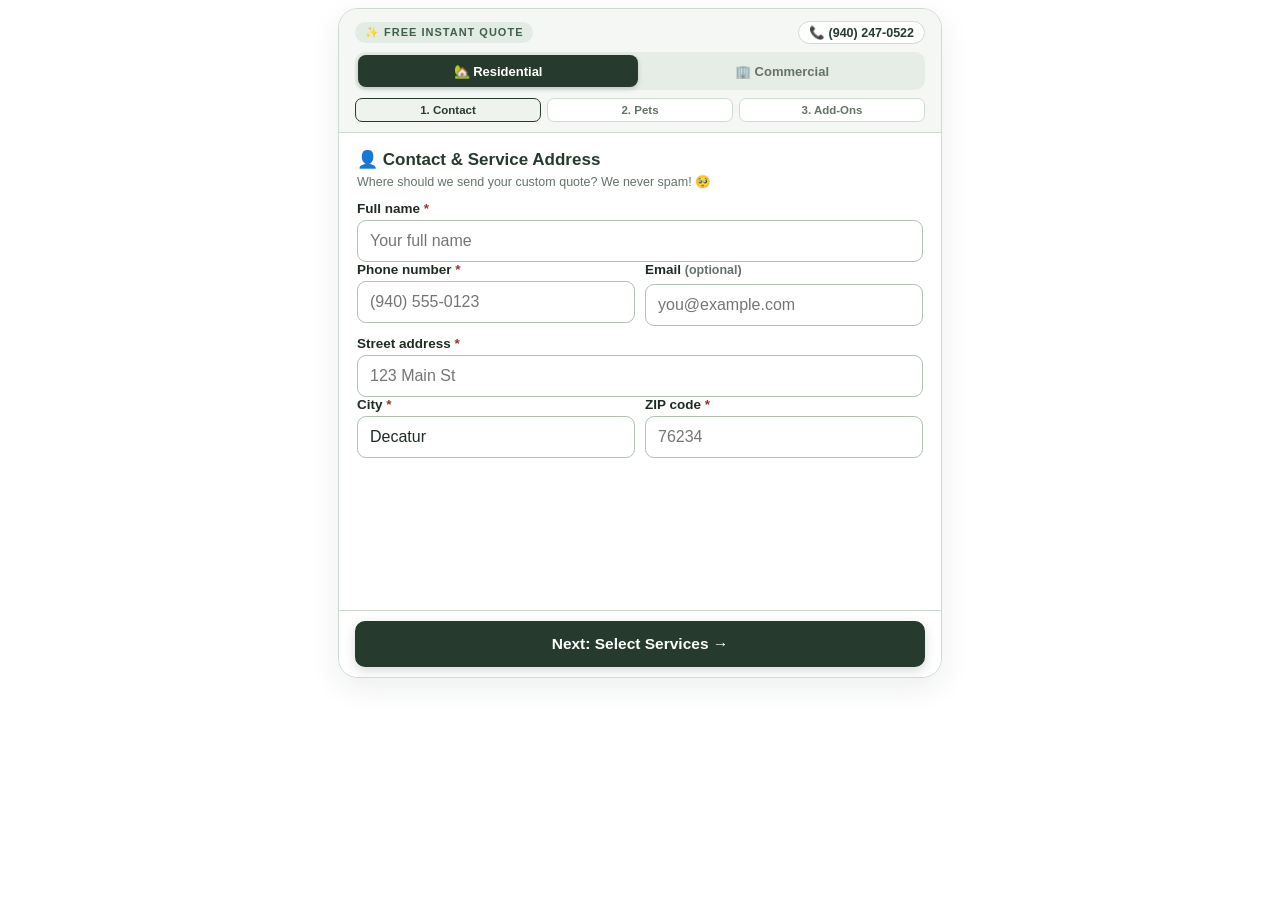
==== commit 0e4912d9: "Update print statement from 'Hello' to 'Goodbye'" ====
--- a/index.html
+++ b/index.html
@@ -2,347 +2,882 @@
 <html lang="en">
 <head>
   <meta charset="UTF-8">
-  <meta name="viewport" content="width=device-width, initial-scale=1.0">
+  <meta name="viewport" content="width=device-width, initial-scale=1.0, maximum-scale=1.0, user-scalable=no">
   <title>Instant Quote | Wise Waste Services</title>
   <style>
-    body { overflow-anchor: none; margin: 0; padding: 25px 20px; background: transparent; }
+    * { box-sizing: border-box; -webkit-tap-highlight-color: transparent; }
+    html, body {
+      margin: 0; padding: 0; background: transparent;
+      overflow-anchor: none;
+      font-family: -apple-system, BlinkMacSystemFont, "SF Pro Text", "Segoe UI", Roboto, Helvetica, Arial, sans-serif;
+      -webkit-font-smoothing: antialiased;
+    }
+
     #ww-quote {
-      --green: #263A2D; --green-hover: #1d2d23; --green-soft: #eef3ee;
-      --light: #D5DFCE; --cream: #F4F7F4; --ink: #1E2C22; --muted: #647267;
-      --border: #cfdbd0; --border-strong: #b0c2b2; --danger: #9b3028; --danger-bg: #fdf2f1;
-      --shadow-sm: 0 2px 8px rgba(30, 44, 34, 0.05); --shadow-md: 0 8px 24px rgba(30, 44, 34, 0.08);
-      --radius-lg: 16px; --radius-md: 12px; --radius-sm: 9px;
-      position: relative; font-family: "Segoe UI", -apple-system, BlinkMacSystemFont, Roboto, Helvetica, Arial, sans-serif;
-      color: var(--ink); max-width: 680px; margin: 0 auto; font-size: 15px; line-height: 1.5;
-      -webkit-font-smoothing: antialiased; padding-bottom: 20px;
-    }
-    #ww-quote * { box-sizing: border-box; }
+      --green: #263A2D;
+      --green-hover: #1d2d23;
+      --green-soft: #eef3ee;
+      --light: #D5DFCE;
+      --cream: #F4F7F4;
+      --ink: #1E2C22;
+      --muted: #647267;
+      --border: #cfdbd0;
+      --border-strong: #b0c2b2;
+      --danger: #9b3028;
+      --danger-bg: #fdf2f1;
+      --gold: #d4af37;
+      max-width: 620px;
+      margin: 0 auto;
+      padding: 8px;
+      color: var(--ink);
+    }
+
     #ww-quote .ww-hidden { display: none !important; }
+
+    /* FIXED-HEIGHT APPLE-STYLE APP SHELL */
+    .ww-app-shell {
+      background: #ffffff;
+      border: 1.5px solid var(--border);
+      border-radius: 20px;
+      box-shadow: 0 10px 30px rgba(30, 44, 34, 0.08);
+      height: 670px;
+      display: flex;
+      flex-direction: column;
+      position: relative;
+      overflow: hidden;
+    }
+
+    /* PINNED TOP HEADER */
+    .ww-app-header {
+      background: var(--cream);
+      border-bottom: 1px solid var(--border);
+      padding: 12px 16px 10px;
+      flex-shrink: 0;
+      text-align: center;
+    }
+
+    .ww-header-top {
+      display: flex;
+      align-items: center;
+      justify-content: space-between;
+      gap: 8px;
+      margin-bottom: 8px;
+    }
+
+    .ww-brand-badge {
+      font-size: 11px;
+      font-weight: 800;
+      letter-spacing: 1px;
+      text-transform: uppercase;
+      color: #3F6049;
+      background: #e3ece4;
+      padding: 4px 10px;
+      border-radius: 999px;
+    }
+
+    .ww-phone-pill {
+      font-size: 12.5px;
+      font-weight: 700;
+      color: var(--green);
+      text-decoration: none;
+      background: #ffffff;
+      border: 1px solid var(--border);
+      padding: 3px 10px;
+      border-radius: 999px;
+    }
+
+    /* MODE TABS (RESIDENTIAL / COMMERCIAL) */
+    .ww-tabs {
+      display: grid;
+      grid-template-columns: 1fr 1fr;
+      gap: 4px;
+      background: #e6ede6;
+      padding: 3px;
+      border-radius: 10px;
+      margin-bottom: 8px;
+    }
+
+    .ww-tab {
+      border: none;
+      border-radius: 8px;
+      min-height: 32px;
+      font: inherit;
+      font-size: 13px;
+      font-weight: 700;
+      color: var(--muted);
+      background: transparent;
+      cursor: pointer;
+      transition: all 0.15s ease;
+    }
+
+    .ww-tab[aria-pressed="true"] {
+      background: var(--green);
+      color: #ffffff;
+      box-shadow: 0 2px 5px rgba(38, 58, 45, 0.2);
+    }
+
+    /* STEP PROGRESS PILLS */
+    .ww-step-bar {
+      display: grid;
+      grid-template-columns: repeat(3, 1fr);
+      gap: 6px;
+    }
+
+    .ww-step-pill {
+      font-size: 11.5px;
+      font-weight: 700;
+      padding: 5px 4px;
+      border-radius: 7px;
+      background: #ffffff;
+      border: 1px solid var(--border);
+      color: var(--muted);
+      transition: all 0.15s ease;
+      user-select: none;
+    }
+
+    .ww-step-pill.active {
+      background: var(--green-soft);
+      border-color: var(--green);
+      color: var(--green);
+    }
+
+    .ww-step-pill.done {
+      background: var(--green);
+      border-color: var(--green);
+      color: #ffffff;
+    }
+
+    /* LOCKED-FRAME VIEWPORT BODY */
+    .ww-app-body {
+      flex: 1;
+      overflow-y: auto;
+      -webkit-overflow-scrolling: touch;
+      padding: 16px 18px;
+      position: relative;
+    }
+
+    .ww-step-view {
+      animation: wwFadeIn 0.18s ease-out;
+    }
+
+    @keyframes wwFadeIn {
+      from { opacity: 0; transform: translateY(4px); }
+      to { opacity: 1; transform: translateY(0); }
+    }
+
+    .ww-step-title {
+      font-size: 17px;
+      font-weight: 800;
+      color: var(--green);
+      margin: 0 0 4px;
+      display: flex;
+      align-items: center;
+      gap: 6px;
+    }
+
+    .ww-step-sub {
+      font-size: 12.5px;
+      color: var(--muted);
+      margin: 0 0 12px;
+    }
+
+    /* FORM CONTROLS (16px font prevents iOS Safari auto-zoom) */
+    .ww-label {
+      display: block;
+      font-weight: 600;
+      color: var(--ink);
+      margin: 10px 0 4px;
+      font-size: 13.5px;
+    }
+
+    .ww-label:first-of-type { margin-top: 0; }
+    .ww-required { color: var(--danger); font-weight: 700; }
+    .ww-muted { color: var(--muted); font-size: 12.5px; line-height: 1.4; }
+
+    #ww-quote select,
+    #ww-quote input:not([type="checkbox"]):not([type="radio"]),
+    #ww-quote textarea {
+      width: 100%;
+      min-height: 42px;
+      border: 1.5px solid var(--border-strong);
+      border-radius: 9px;
+      padding: 8px 12px;
+      background-color: #ffffff;
+      color: var(--ink);
+      font: inherit;
+      font-size: 16px;
+      transition: border-color 0.15s ease;
+    }
+
+    #ww-quote select {
+      appearance: none;
+      -webkit-appearance: none;
+      background-image: url("data:image/svg+xml,%3Csvg xmlns='http://www.w3.org/2000/svg' width='16' height='16' viewBox='0 0 24 24' fill='none' stroke='%23263A2D' stroke-width='2.2' stroke-linecap='round' stroke-linejoin='round'%3E%3Cpolyline points='6 9 12 15 18 9'/%3E%3C/svg%3E");
+      background-repeat: no-repeat;
+      background-position: right 12px center;
+      padding-right: 36px;
+      cursor: pointer;
+    }
+
+    #ww-quote select:focus,
+    #ww-quote input:not([type="checkbox"]):not([type="radio"]):focus,
+    #ww-quote textarea:focus {
+      outline: none;
+      border-color: var(--green);
+      box-shadow: 0 0 0 3px rgba(213, 223, 206, 0.6);
+    }
+
+    #ww-quote textarea { min-height: 64px; resize: none; }
+
+    .ww-grid {
+      display: grid;
+      grid-template-columns: 1fr 1fr;
+      gap: 10px;
+    }
+
+    .ww-sub-box {
+      background: var(--cream);
+      border: 1px solid var(--border);
+      border-radius: 12px;
+      padding: 12px;
+      margin-top: 10px;
+    }
+
+    .ww-inline-row {
+      display: flex;
+      align-items: center;
+      justify-content: space-between;
+      gap: 12px;
+    }
+
+    .ww-service-desc {
+      margin-top: 8px;
+      padding: 8px 12px;
+      background: #eef3ee;
+      border-left: 3px solid var(--green);
+      font-size: 12.5px;
+      color: var(--ink);
+      border-radius: 0 6px 6px 0;
+      line-height: 1.4;
+    }
+
+    /* STEPPER CONTROLS */
+    .ww-number {
+      display: grid;
+      grid-template-columns: 38px 50px 38px;
+      gap: 6px;
+      align-items: center;
+      flex-shrink: 0;
+    }
+
+    .ww-number button {
+      height: 38px;
+      border: 1.5px solid var(--border-strong);
+      border-radius: 8px;
+      background: #ffffff;
+      font-size: 18px;
+      font-weight: 700;
+      color: var(--green);
+      cursor: pointer;
+      display: flex;
+      align-items: center;
+      justify-content: center;
+      user-select: none;
+    }
+
+    .ww-number button:active { background: var(--light); }
+    .ww-number input {
+      text-align: center;
+      font-weight: 700;
+      font-size: 16px !important;
+      min-height: 38px !important;
+      padding: 4px !important;
+    }
+
+    /* CHECKBOX CARDS */
+    #ww-quote input[type="checkbox"] {
+      width: 18px;
+      height: 18px;
+      accent-color: var(--green);
+      margin: 2px 10px 0 0;
+      flex-shrink: 0;
+      cursor: pointer;
+    }
+
+    .ww-choice {
+      display: flex;
+      align-items: flex-start;
+      padding: 10px 12px;
+      border: 1.5px solid var(--border);
+      border-radius: 10px;
+      background: #ffffff;
+      cursor: pointer;
+      margin-bottom: 8px;
+      transition: all 0.15s ease;
+    }
+
+    .ww-choice:has(input:checked) {
+      border-color: var(--green);
+      background: var(--cream);
+    }
+
+    .ww-choice span { flex: 1; }
+    .ww-choice strong { color: var(--ink); font-size: 13.5px; }
+
+    .ww-compact-check {
+      display: flex;
+      align-items: center;
+      font-size: 13px;
+      font-weight: 600;
+      color: var(--ink);
+      cursor: pointer;
+      margin-bottom: 6px;
+      user-select: none;
+    }
+
+    /* PINNED BOTTOM FOOTER BAR */
+    .ww-app-footer {
+      background: #ffffff;
+      border-top: 1px solid var(--border);
+      padding: 10px 16px;
+      flex-shrink: 0;
+    }
+
+    .ww-footer-btns {
+      display: flex;
+      gap: 10px;
+    }
+
+    .ww-btn-back {
+      min-height: 46px;
+      padding: 0 16px;
+      border: 1.5px solid var(--border-strong);
+      border-radius: 10px;
+      background: #ffffff;
+      color: var(--ink);
+      font: inherit;
+      font-size: 14.5px;
+      font-weight: 700;
+      cursor: pointer;
+      flex-shrink: 0;
+    }
+
+    .ww-primary-btn {
+      flex: 1;
+      width: 100%;
+      min-height: 46px;
+      padding: 10px 16px;
+      border: 2px solid var(--green);
+      border-radius: 10px;
+      background: var(--green);
+      color: #ffffff;
+      font: inherit;
+      font-size: 15.5px;
+      font-weight: 800;
+      cursor: pointer;
+      display: flex;
+      align-items: center;
+      justify-content: center;
+      gap: 6px;
+      box-shadow: 0 4px 12px rgba(38, 58, 45, 0.18);
+      transition: all 0.15s ease;
+    }
+
+    .ww-primary-btn:disabled { opacity: 0.65; cursor: wait; }
+
+    .ww-final-glow-btn {
+      background: var(--green) !important;
+      border-color: var(--green) !important;
+      box-shadow: 0 0 0 3px rgba(212, 175, 55, 0.35), 0 6px 16px rgba(212, 175, 55, 0.3) !important;
+      animation: wwGoldGlowPulse 2.5s infinite ease-in-out;
+    }
+
+    @keyframes wwGoldGlowPulse {
+      0%, 100% { box-shadow: 0 0 0 3px rgba(212, 175, 55, 0.3), 0 4px 14px rgba(212, 175, 55, 0.25); }
+      50% { box-shadow: 0 0 0 6px rgba(212, 175, 55, 0.55), 0 6px 20px rgba(212, 175, 55, 0.45); }
+    }
+
+    .ww-status-msg {
+      font-size: 12.5px;
+      font-weight: 600;
+      margin-bottom: 8px;
+      padding: 8px 10px;
+      border-radius: 8px;
+      background: var(--danger-bg);
+      color: var(--danger);
+      border: 1px solid #ebccd1;
+      text-align: center;
+    }
+
+    /* IN-FRAME FINAL QUOTE & SUCCESS RECEIPT */
+    .ww-quote-success-header {
+      text-align: center;
+      margin-bottom: 12px;
+    }
+
+    .ww-success-badge {
+      display: inline-flex;
+      align-items: center;
+      gap: 6px;
+      background: var(--green-soft);
+      border: 1px solid var(--light);
+      color: var(--green);
+      font-size: 12.5px;
+      font-weight: 800;
+      padding: 4px 12px;
+      border-radius: 999px;
+      margin-bottom: 6px;
+    }
+
+    .ww-receipt-box {
+      background: var(--green);
+      color: #ffffff;
+      border-radius: 14px;
+      padding: 16px 18px;
+      margin-bottom: 12px;
+      box-shadow: 0 4px 14px rgba(30, 44, 34, 0.12);
+    }
+
+    .ww-price-hero {
+      text-align: center;
+      padding-bottom: 10px;
+      margin-bottom: 10px;
+      border-bottom: 1px solid rgba(255, 255, 255, 0.15);
+    }
+
+    .ww-price-eyebrow {
+      display: inline-block;
+      background: rgba(213, 223, 206, 0.18);
+      color: var(--light);
+      border-radius: 999px;
+      padding: 3px 12px;
+      font-size: 11px;
+      font-weight: 700;
+      text-transform: uppercase;
+      letter-spacing: 0.5px;
+      margin-bottom: 4px;
+    }
+
+    .ww-big-price {
+      font-size: 32px;
+      font-weight: 800;
+      line-height: 1.1;
+      color: #ffffff;
+      font-variant-numeric: tabular-nums;
+    }
+
+    .ww-big-sub {
+      color: var(--light);
+      font-size: 12.5px;
+      margin-top: 3px;
+    }
+
+    .ww-intro-breakdown-box {
+      background: rgba(213, 223, 206, 0.16);
+      border: 1px solid rgba(213, 223, 206, 0.35);
+      border-radius: 10px;
+      padding: 9px 12px;
+      margin-bottom: 10px;
+      font-size: 12.5px;
+      line-height: 1.4;
+      color: #ffffff;
+      text-align: center;
+    }
+
+    .ww-intro-breakdown-box strong {
+      display: block;
+      font-size: 13.5px;
+    }
+
+    .ww-summary-line {
+      display: flex;
+      justify-content: space-between;
+      align-items: flex-start;
+      padding: 7px 0;
+      border-bottom: 1px solid rgba(255, 255, 255, 0.1);
+      gap: 12px;
+      font-size: 13px;
+    }
+
+    .ww-summary-line:last-child { border-bottom: none; padding-bottom: 0; }
+    .ww-summary-title { font-weight: 700; color: #ffffff; }
+    .ww-summary-desc { font-size: 11.5px; color: var(--light); }
+    .ww-summary-price { font-weight: 700; color: #ffffff; white-space: nowrap; text-align: right; flex-shrink: 0; }
+
+    .ww-free-banner {
+      background: rgba(213, 223, 206, 0.14);
+      border: 1px solid rgba(213, 223, 206, 0.35);
+      border-radius: 10px;
+      padding: 9px 12px;
+      margin-top: 10px;
+      font-size: 13px;
+      color: #ffffff;
+      text-align: center;
+    }
+
+    /* CONFETTI ANIMATION */
     .ww-celebration {
-      position: absolute; pointer-events: none; z-index: 50; font-size: 28px;
-      user-select: none; opacity: 0; animation: ww-pop 3s cubic-bezier(0.25, 0.46, 0.45, 0.94) forwards;
-    }
+      position: absolute;
+      pointer-events: none;
+      z-index: 50;
+      font-size: 24px;
+      user-select: none;
+      opacity: 0;
+      animation: ww-pop 2.6s cubic-bezier(0.25, 0.46, 0.45, 0.94) forwards;
+    }
+
     @keyframes ww-pop {
       0% { opacity: 0; transform: translate(0, 0) scale(0.2) rotate(0deg); }
-      15% { opacity: 1; transform: translate(calc(var(--tx) * 0.6), calc(var(--ty) * 0.3 - 80px)) scale(1.3) rotate(calc(var(--rot) * 0.3)); }
-      80% { opacity: 1; transform: translate(var(--tx), calc(var(--ty) * 0.8 + 120px)) scale(1) rotate(calc(var(--rot) * 0.8)); }
-      100% { opacity: 0; transform: translate(var(--tx), calc(var(--ty) + 200px)) scale(0.5) rotate(var(--rot)); }
-    }
-    #ww-quote .ww-panel {
-      background: #ffffff; border: 1px solid var(--border); border-radius: var(--radius-lg);
-      padding: 24px; margin: 0 0 16px; box-shadow: var(--shadow-sm); position: relative; overflow: hidden;
-    }
-    #ww-quote .ww-divider { border: 0; height: 1px; background: var(--border); margin: 24px 0; }
-    #ww-quote h3 { font-size: 19px; font-weight: 800; color: var(--green); margin: 0 0 16px; display: flex; align-items: center; gap: 8px; }
-    #ww-quote .ww-muted { color: var(--muted); font-size: 13.5px; line-height: 1.45; }
-    .ww-service-desc {
-      margin-top: 10px; padding: 12px 16px; background: #eef3ee; border-left: 4px solid var(--green);
-      font-size: 14px; color: var(--ink); border-radius: 0 6px 6px 0; line-height: 1.5;
-    }
-    #ww-quote .ww-label { display: block; font-weight: 600; color: var(--ink); margin: 14px 0 6px; font-size: 14.5px; }
-    #ww-quote .ww-label:first-of-type { margin-top: 0; }
-    #ww-quote .ww-required { color: var(--danger); font-weight: 700; }
-    #ww-quote select, #ww-quote input:not([type="checkbox"]):not([type="radio"]), #ww-quote textarea {
-      width: 100%; min-height: 48px; border: 1.5px solid var(--border-strong); border-radius: var(--radius-sm);
-      padding: 10px 14px; background-color: #ffffff; color: var(--ink); font: inherit; font-size: 15px;
-      transition: border-color 0.15s ease, box-shadow 0.15s ease;
-    }
-    #ww-quote select {
-      appearance: none; -webkit-appearance: none;
-      background-image: url("data:image/svg+xml,%3Csvg xmlns='http://www.w3.org/2000/svg' width='16' height='16' viewBox='0 0 24 24' fill='none' stroke='%23263A2D' stroke-width='2.2' stroke-linecap='round' stroke-linejoin='round'%3E%3Cpolyline points='6 9 12 15 18 9'/%3E%3C/svg%3E");
-      background-repeat: no-repeat; background-position: right 14px center; padding-right: 40px; cursor: pointer;
-    }
-    #ww-quote select:focus, #ww-quote input:not([type="checkbox"]):not([type="radio"]):focus, #ww-quote textarea:focus {
-      outline: none; border-color: var(--green); box-shadow: 0 0 0 3px rgba(213, 223, 206, 0.75);
-    }
-    #ww-quote textarea { min-height: 80px; resize: vertical; }
-    #ww-quote .ww-grid { display: grid; grid-template-columns: 1fr 1fr; gap: 14px; }
-    #ww-quote .ww-sub-box { background: var(--cream); border: 1px solid var(--border); border-radius: var(--radius-md); padding: 16px; margin-top: 14px; }
-    #ww-quote .ww-number { display: grid; grid-template-columns: 46px minmax(0, 1fr) 46px; gap: 8px; align-items: center; max-width: 200px; }
-    #ww-quote .ww-number button {
-      height: 46px; border: 1.5px solid var(--border-strong); border-radius: var(--radius-sm); background: #ffffff;
-      font-size: 20px; font-weight: 700; color: var(--green); cursor: pointer; display: flex; align-items: center;
-      justify-content: center; user-select: none; transition: all 0.1s ease;
-    }
-    #ww-quote .ww-number button:hover { background: var(--light); border-color: var(--green); }
-    #ww-quote .ww-number input { text-align: center; font-weight: 700; font-size: 16px; min-height: 46px; }
-    #ww-quote input[type="checkbox"] { width: 18px; min-height: 18px; height: 18px; accent-color: var(--green); margin: 1px 12px 0 0; flex-shrink: 0; cursor: pointer; }
-    #ww-quote .ww-choice { display: flex; align-items: flex-start; padding: 14px 16px; border: 1.5px solid var(--border); border-radius: var(--radius-md); background: #ffffff; cursor: pointer; transition: all 0.15s ease; }
-    #ww-quote .ww-choice:hover { border-color: var(--green); background: #fafcfa; }
-    #ww-quote .ww-choice:has(input:checked) { border-color: var(--green); background: var(--cream); }
-    #ww-quote .ww-choice span { flex: 1; }
-    #ww-quote .ww-choice strong { color: var(--ink); font-size: 15px; }
-    #ww-quote .ww-compact-check { display: flex; align-items: center; font-size: 14px; font-weight: 600; color: var(--ink); cursor: pointer; margin-bottom: 10px; user-select: none; }
-    #ww-quote .ww-compact-check:hover { color: var(--green); }
-    #ww-quote .ww-primary-btn {
-      width: 100%; min-height: 54px; padding: 14px 20px; border: 2px solid var(--green); border-radius: var(--radius-md);
-      background: var(--green); color: #ffffff; font: inherit; font-size: 16px; font-weight: 800; cursor: pointer;
-      display: flex; align-items: center; justify-content: center; gap: 8px; box-shadow: 0 4px 14px rgba(38, 58, 45, 0.18);
-      transition: all 0.15s ease; margin-top: 14px;
-    }
-    #ww-quote .ww-primary-btn:hover:not(:disabled) { background: var(--green-hover); border-color: var(--green-hover); transform: translateY(-2px); box-shadow: 0 6px 18px rgba(38, 58, 45, 0.22); }
-    #ww-quote .ww-primary-btn:disabled { opacity: 0.65; cursor: wait; transform: none; }
-    #ww-quote .ww-final-glow-btn {
-      background: var(--green) !important; border-color: var(--green) !important; font-size: 17px !important; letter-spacing: 0.3px;
-      box-shadow: 0 0 0 4px rgba(212, 175, 55, 0.4), 0 6px 20px rgba(212, 175, 55, 0.35) !important; animation: wwGoldGlowPulse 2.5s infinite ease-in-out;
-    }
-    @keyframes wwGoldGlowPulse {
-      0%, 100% { box-shadow: 0 0 0 3px rgba(212, 175, 55, 0.3), 0 6px 16px rgba(212, 175, 55, 0.3); }
-      50% { box-shadow: 0 0 0 7px rgba(212, 175, 55, 0.55), 0 8px 24px rgba(212, 175, 55, 0.5); }
-    }
-    #ww-quote .ww-final-glow-btn:hover:not(:disabled) {
-      transform: translateY(-2px); box-shadow: 0 0 0 6px rgba(212, 175, 55, 0.6), 0 10px 26px rgba(212, 175, 55, 0.6) !important; animation: none;
-    }
-    #ww-quote .ww-status-msg { font-size: 14px; font-weight: 600; margin: 14px 0 0; padding: 12px 14px; border-radius: var(--radius-sm); background: var(--danger-bg); color: var(--danger); border: 1px solid #ebccd1; }
-    #ww-quote .ww-receipt-box { background: var(--green); color: #ffffff; border-radius: var(--radius-lg); padding: 20px 22px; margin: 18px 0; box-shadow: var(--shadow-sm); text-align: left; }
-    #ww-quote .ww-price-hero { text-align: center; padding-bottom: 14px; margin-bottom: 14px; border-bottom: 1px solid rgba(255, 255, 255, 0.15); }
-    #ww-quote .ww-price-eyebrow { display: inline-block; background: rgba(213, 223, 206, 0.18); color: var(--light); border-radius: 999px; padding: 4px 14px; font-size: 12px; font-weight: 700; text-transform: uppercase; letter-spacing: 0.5px; margin-bottom: 6px; }
-    #ww-quote .ww-big-price { font-size: 36px; font-weight: 800; line-height: 1.1; color: #ffffff; font-variant-numeric: tabular-nums; }
-    #ww-quote .ww-big-sub { color: var(--light); font-size: 13.5px; margin-top: 4px; }
-    #ww-quote .ww-summary-line { display: flex; justify-content: space-between; align-items: flex-start; padding: 10px 0; border-bottom: 1px solid rgba(255, 255, 255, 0.1); gap: 16px; font-size: 14px; }
-    #ww-quote .ww-summary-line:last-child { border-bottom: none; padding-bottom: 0; }
-    #ww-quote .ww-summary-title { font-weight: 700; color: #ffffff; font-size: 14px; overflow-wrap: break-word; }
-    #ww-quote .ww-summary-desc { font-size: 12.5px; color: var(--light); margin-top: 2px; }
-    #ww-quote .ww-summary-price { font-weight: 700; color: #ffffff; white-space: nowrap; text-align: right; font-size: 14px; flex-shrink: 0; }
-    #ww-quote .ww-intro-breakdown-box { background: rgba(213, 223, 206, 0.16); border: 1px solid rgba(213, 223, 206, 0.35); border-radius: var(--radius-md); padding: 12px 14px; margin-bottom: 14px; font-size: 13.5px; line-height: 1.45; color: #ffffff; text-align: center; }
-    #ww-quote .ww-intro-breakdown-box strong { display: block; margin-bottom: 2px; font-size: 14.5px; }
-    #ww-quote .ww-free-banner { background: rgba(213, 223, 206, 0.14); border: 1px solid rgba(213, 223, 206, 0.35); border-radius: var(--radius-md); padding: 12px 14px; margin-top: 14px; font-size: 13.5px; line-height: 1.45; color: #ffffff; text-align: center; }
-    #ww-quote .ww-free-banner strong { display: block; margin-bottom: 0; font-size: 15px; letter-spacing: 0.3px; }
-    #ww-success-screen { text-align: center; padding: 28px 22px; overflow: hidden; }
-    #ww-success-screen .ww-success-icon-wrap { width: 64px; height: 64px; border-radius: 50%; background: var(--green-soft); border: 2px solid var(--light); display: inline-flex; align-items: center; justify-content: center; margin: 0 auto 12px; font-size: 30px; }
-    .ww-phone-link { color: #3F6049; text-decoration: none; font-weight: 800; transition: color 0.2s ease; }
-    .ww-phone-link:hover { color: #1E2C22; text-decoration: underline; }
-    @media (max-width: 640px) {
-      body { padding: 10px 5px !important; }
-      #ww-quote { font-size: 14px; }
-      #ww-intro-block { padding: 12px !important; margin-bottom: 12px !important; }
-      #ww-quote .ww-panel { padding: 16px 14px; margin-bottom: 10px; }
-      #ww-quote .ww-grid { grid-template-columns: 1fr; gap: 8px; }
-      #ww-quote h2 { font-size: 17px !important; }
-      #ww-quote h3 { font-size: 16px; margin-bottom: 12px; }
-      #ww-quote .ww-label { margin: 10px 0 4px; font-size: 13.5px; }
-      #ww-quote select, #ww-quote input:not([type="checkbox"]):not([type="radio"]) { min-height: 40px; font-size: 16px; padding: 6px 10px; }
-      #ww-quote textarea { min-height: 60px; font-size: 16px; }
-      #ww-quote .ww-number button { height: 38px; font-size: 18px; }
-      #ww-quote .ww-number input { min-height: 38px; }
-      #ww-quote .ww-choice { padding: 10px; margin-bottom: 8px !important; }
-      #ww-quote .ww-compact-check { font-size: 13px; margin-bottom: 6px; }
-      #ww-quote .ww-big-price { font-size: 28px; }
-      #ww-quote .ww-receipt-box { padding: 14px 12px; margin: 14px 0; }
-      #ww-quote .ww-summary-line { font-size: 13px; gap: 8px; padding: 6px 0; }
-      #ww-quote .ww-summary-title, #ww-quote .ww-summary-price { font-size: 13px; }
-      #ww-quote .ww-primary-btn { width: 100%; flex: none; min-height: 46px; padding: 8px; font-size: 15px; }
+      15% { opacity: 1; transform: translate(calc(var(--tx) * 0.6), calc(var(--ty) * 0.3 - 60px)) scale(1.2) rotate(calc(var(--rot) * 0.3)); }
+      80% { opacity: 1; transform: translate(var(--tx), calc(var(--ty) * 0.8 + 100px)) scale(1) rotate(calc(var(--rot) * 0.8)); }
+      100% { opacity: 0; transform: translate(var(--tx), calc(var(--ty) + 160px)) scale(0.5) rotate(var(--rot)); }
+    }
+
+    @media (max-width: 480px) {
+      .ww-app-shell { height: 650px; border-radius: 16px; }
+      .ww-app-body { padding: 12px 14px; }
+      .ww-big-price { font-size: 28px; }
     }
   </style>
 </head>
 <body>
+
 <div id="ww-quote">
-  <!-- SLIM TOP INTRO HEADER -->
-  <div id="ww-intro-block" style="max-width:680px; margin:0 auto 18px; background:#F4F7F4; border:1.5px solid #D5DFCE; border-radius:16px; padding:18px 20px; text-align:center; font-family:'Segoe UI',Arial,sans-serif;">
-    <div style="font-size:11px; font-weight:800; letter-spacing:1.5px; text-transform:uppercase; color:#3F6049; margin-bottom:4px;">✨ Free Instant Quote</div>
-    <h2 style="margin:0 0 4px; font-size:20px; font-weight:800; color:#1E2C22;">Ready for a spotless yard? Let's build your custom plan! ⏱️</h2>
-    <p style="margin:0 auto; font-size:14px; line-height:1.5; color:#59655D;">Select your services below to see your instant price. Questions? Call or text <a href="tel:9402470522" class="ww-phone-link">(940) 247-0522</a></p>
-  </div>
-
-  <!-- RESIDENTIAL SINGLE-PAGE FORM -->
-  <form id="ww-residential" class="ww-panel" onsubmit="event.preventDefault();">
-    <h3>👤 Contact &amp; Service Address</h3>
-    <label class="ww-label" for="ww-customer-name">Full name <span class="ww-required">*</span></label>
-    <input id="ww-customer-name" name="name" type="text" autocomplete="name" placeholder="Your full name">
-    <div class="ww-grid">
-      <div>
-        <label class="ww-label" for="ww-customer-phone">Phone number <span class="ww-required">*</span></label>
-        <input id="ww-customer-phone" name="tel" type="tel" autocomplete="tel" placeholder="(940) 555-0123">
-        <div style="font-size: 14px; font-weight: 500; color: var(--muted); margin-top: 6px;">We won't spam your phone, just need it for the quote! 🥺</div>
+  <div class="ww-app-shell" id="ww-shell">
+
+    <!-- PINNED TOP HEADER -->
+    <div class="ww-app-header">
+      <div class="ww-header-top">
+        <span class="ww-brand-badge">✨ Free Instant Quote</span>
+        <a href="tel:9402470522" class="ww-phone-pill">📞 (940) 247-0522</a>
       </div>
-      <div>
-        <label class="ww-label" for="ww-customer-email">Email <span class="ww-muted">(optional)</span></label>
-        <input id="ww-customer-email" name="email" type="email" autocomplete="email" placeholder="you@example.com">
+
+      <!-- RESIDENTIAL / COMMERCIAL TABS -->
+      <div class="ww-tabs" role="group">
+        <button type="button" class="ww-tab" id="ww-res-tab" aria-pressed="true">🏡 Residential</button>
+        <button type="button" class="ww-tab" id="ww-com-tab" aria-pressed="false">🏢 Commercial</button>
+      </div>
+
+      <!-- STEP PROGRESS BAR (Residential) -->
+      <div class="ww-step-bar" id="ww-step-bar">
+        <div class="ww-step-pill active" id="ww-pill-1">1. Contact</div>
+        <div class="ww-step-pill" id="ww-pill-2">2. Pets</div>
+        <div class="ww-step-pill" id="ww-pill-3">3. Add-Ons</div>
       </div>
     </div>
-    <label class="ww-label" for="ww-customer-street">Street address <span class="ww-required">*</span></label>
-    <input id="ww-customer-street" name="street-address" type="text" autocomplete="address-line1" placeholder="123 Main St">
-    <div class="ww-grid" style="margin-top: 14px;">
-      <div>
-        <label class="ww-label" for="ww-customer-city">City <span class="ww-required">*</span></label>
-        <input id="ww-customer-city" name="city" type="text" autocomplete="address-level2" value="Decatur" placeholder="Decatur">
+
+    <!-- FIXED-FRAME CONTENT VIEWPORT -->
+    <div class="ww-app-body" id="ww-viewport">
+
+      <!-- ================= RESIDENTIAL FLOW ================= -->
+      <form id="ww-residential" onsubmit="event.preventDefault();">
+
+        <!-- STEP 1: CONTACT & ADDRESS -->
+        <div id="ww-step-1" class="ww-step-view">
+          <h3 class="ww-step-title">👤 Contact &amp; Service Address</h3>
+          <p class="ww-step-sub">Where should we send your custom quote? We never spam! 🥺</p>
+
+          <label class="ww-label" for="ww-customer-name">Full name <span class="ww-required">*</span></label>
+          <input id="ww-customer-name" name="name" type="text" autocomplete="name" placeholder="Your full name">
+
+          <div class="ww-grid">
+            <div>
+              <label class="ww-label" for="ww-customer-phone">Phone number <span class="ww-required">*</span></label>
+              <input id="ww-customer-phone" name="tel" type="tel" autocomplete="tel" placeholder="(940) 555-0123">
+            </div>
+            <div>
+              <label class="ww-label" for="ww-customer-email">Email <span class="ww-muted">(optional)</span></label>
+              <input id="ww-customer-email" name="email" type="email" autocomplete="email" placeholder="you@example.com">
+            </div>
+          </div>
+
+          <label class="ww-label" for="ww-customer-street">Street address <span class="ww-required">*</span></label>
+          <input id="ww-customer-street" name="street-address" type="text" autocomplete="address-line1" placeholder="123 Main St">
+
+          <div class="ww-grid">
+            <div>
+              <label class="ww-label" for="ww-customer-city">City <span class="ww-required">*</span></label>
+              <input id="ww-customer-city" name="city" type="text" autocomplete="address-level2" value="Decatur" placeholder="Decatur">
+            </div>
+            <div>
+              <label class="ww-label" for="ww-customer-zip">ZIP code <span class="ww-required">*</span></label>
+              <input id="ww-customer-zip" name="postal-code" type="text" inputmode="numeric" autocomplete="postal-code" placeholder="76234">
+            </div>
+          </div>
+        </div>
+
+        <!-- STEP 2: DOGS & CATS -->
+        <div id="ww-step-2" class="ww-step-view ww-hidden">
+          <h3 class="ww-step-title">🐕 Dog Waste Removal</h3>
+          <label class="ww-label" for="ww-dog-frequency" style="margin-top:2px;">Service frequency</label>
+          <select id="ww-dog-frequency" name="dog_frequency">
+            <option value="none">No dog waste service</option>
+            <option value="twice">Twice Weekly</option>
+            <option value="weekly" selected>Weekly (Most Popular)</option>
+            <option value="biweekly">Bi-Weekly (Every 2 Weeks)</option>
+            <option value="onetime">One-Time Cleanup</option>
+          </select>
+          <div id="ww-dog-desc" class="ww-service-desc ww-hidden"></div>
+
+          <div id="ww-dog-count-wrap" class="ww-sub-box">
+            <div class="ww-inline-row">
+              <div>
+                <strong style="font-size:13.5px;">Number of dogs</strong>
+                <div class="ww-muted">General info for our crew</div>
+              </div>
+              <div class="ww-number">
+                <button type="button" data-step="-1" data-target="ww-dogs">−</button>
+                <input id="ww-dogs" name="dog_count" type="number" min="1" max="20" value="1" readonly>
+                <button type="button" data-step="1" data-target="ww-dogs">+</button>
+              </div>
+            </div>
+
+            <div id="ww-condition-wrap" class="ww-hidden" style="margin-top:10px; padding-top:10px; border-top:1px solid var(--border);">
+              <label class="ww-label" for="ww-condition" style="margin-top:0;">Estimated cleanup time required</label>
+              <select id="ww-condition" name="yard_condition">
+                <option value="light">Up to 1 hour (Standard cleanup) — $50.00 base</option>
+                <option value="moderate">Up to 1.5 hours (Moderate buildup) — $75.00 est.</option>
+                <option value="heavy">Up to 2 hours (Heavy buildup) — $100.00 est.</option>
+                <option value="very">Over 2 hours (Severely neglected) — $125.00+ est.</option>
+              </select>
+              <div class="ww-muted" style="margin-top:6px;">
+                <em>$50 minimum (first hour), then $50/hr in 15-min increments.</em>
+              </div>
+            </div>
+          </div>
+
+          <hr style="border:0; height:1px; background:var(--border); margin:14px 0;">
+
+          <h3 class="ww-step-title">🐈 Cat Litter Box Service</h3>
+          <div id="ww-cat-addon-mode">
+            <label class="ww-choice" style="margin-bottom:8px;">
+              <input type="checkbox" id="ww-cat-add-service" name="cat_add_service">
+              <span>
+                <strong id="ww-cat-addon-title">Have cats too? Add routine litter box scooping</strong><br>
+                <span class="ww-muted" id="ww-cat-addon-text">Done during your scheduled outside dog service visits. <strong>Bundle &amp; Save!</strong></span>
+              </span>
+            </label>
+          </div>
+
+          <div id="ww-cat-standalone-mode" class="ww-hidden">
+            <label class="ww-label" for="ww-cat-standalone-freq">Service frequency</label>
+            <select id="ww-cat-standalone-freq" name="cat_standalone_freq">
+              <option value="none" selected>No cat litter service</option>
+              <option value="twice">Twice-Weekly Service (Most Popular)</option>
+              <option value="weekly">Weekly Service</option>
+              <option value="biweekly">Bi-Weekly Service (Every 2 Weeks)</option>
+              <option value="onetime">One-Time Cleanup</option>
+            </select>
+          </div>
+
+          <div id="ww-cat-desc" class="ww-service-desc ww-hidden" style="margin-bottom:8px;">
+            Thorough cat litter box scooping, deodorizing, and area sweeping.
+          </div>
+
+          <div id="ww-box-count-wrap" class="ww-sub-box ww-hidden">
+            <div class="ww-inline-row" style="margin-bottom:10px;">
+              <div>
+                <strong style="font-size:13.5px;">Number of litter boxes</strong>
+                <div class="ww-muted">General info for our crew</div>
+              </div>
+              <div class="ww-number">
+                <button type="button" data-step="-1" data-target="ww-boxes">−</button>
+                <input id="ww-boxes" name="box_count" type="number" min="1" max="20" value="1" readonly>
+                <button type="button" data-step="1" data-target="ww-boxes">+</button>
+              </div>
+            </div>
+
+            <label class="ww-choice" style="margin-bottom:6px;">
+              <input type="checkbox" id="ww-cat-deep-clean" name="cat_deep_clean">
+              <span>
+                <strong>Occasional Deep Clean (Wash &amp; Sanitize)</strong><br>
+                <span class="ww-muted">$25 first box + $15 per extra box. Charged at time of service.</span>
+              </span>
+            </label>
+
+            <label class="ww-choice" style="margin-bottom:0;">
+              <input type="checkbox" id="ww-cat-litter-supply" name="cat_litter_supply">
+              <span>
+                <strong>Litter Supply (+$10 per box / visit)</strong><br>
+                <span class="ww-muted">We supply standard clumping cat litter. Charged at time of service.</span>
+              </span>
+            </label>
+          </div>
+        </div>
+
+        <!-- STEP 3: ADD-ONS & PREFERENCES -->
+        <div id="ww-step-3" class="ww-step-view ww-hidden">
+          <h3 class="ww-step-title">✨ Add-Ons &amp; Preferences</h3>
+
+          <label class="ww-choice">
+            <input type="checkbox" id="ww-haul-away" name="haul_away">
+            <span>
+              <strong>Haul the waste away with us (+$5 per visit)</strong><br>
+              <span class="ww-muted">By default, we double-bag and leave it in your outdoor trash bin for FREE.</span>
+            </span>
+          </label>
+
+          <label class="ww-choice" style="background: var(--cream);">
+            <input type="checkbox" id="ww-addon-yard-fresh" name="yard_fresh">
+            <span>
+              <strong id="ww-yard-fresh-title">Yard Fresh Treatment ($10 recurring add-on)</strong><br>
+              <span class="ww-muted">Enzymatic spray that destroys urine odors (+$7 per extra yard section). Requires outdoor spigot.</span>
+              <span id="ww-yard-fresh-savings-notice" style="display:none; margin-top:4px; font-size:12px; font-weight:700; color:#3F6049;">💡 Save $15! Choose any recurring service to drop this to $10/visit.</span>
+            </span>
+          </label>
+
+          <div id="ww-yard-sections-box" class="ww-sub-box ww-hidden" style="margin-bottom:10px; margin-top:-4px;">
+            <div class="ww-inline-row">
+              <div>
+                <strong style="font-size:13.5px;">Number of yard sections</strong>
+                <div class="ww-muted">Base covers 1 section (e.g., backyard)</div>
+              </div>
+              <div class="ww-number">
+                <button type="button" data-step="-1" data-target="ww-sections">−</button>
+                <input id="ww-sections" name="yard_sections" type="number" min="1" max="20" value="1" readonly>
+                <button type="button" data-step="1" data-target="ww-sections">+</button>
+              </div>
+            </div>
+          </div>
+
+          <div style="background:var(--cream); border:1px solid var(--border); border-radius:10px; padding:10px 12px; margin-bottom:8px;">
+            <label class="ww-compact-check">
+              <input type="checkbox" id="ww-yard-sign" name="yard_sign">
+              <span>May we place a small promotional yard sign? (Optional)</span>
+            </label>
+            <label class="ww-compact-check" style="margin-bottom:0;">
+              <input type="checkbox" id="ww-pet-treats" name="pet_treats">
+              <span>May we give your pet(s) a treat during our visit? 🦴</span>
+            </label>
+          </div>
+
+          <label class="ww-label" for="ww-extra-details" style="margin-top:6px;">Additional notes <span class="ww-muted">(optional)</span></label>
+          <textarea id="ww-extra-details" name="extra_details" rows="2" placeholder="Gate codes, pet names, or special instructions..."></textarea>
+        </div>
+
+        <!-- STEP 4: IN-FRAME FINAL QUOTE & CONFIRMATION (Same frame, zero scrolling!) -->
+        <div id="ww-step-4" class="ww-step-view ww-hidden">
+          <div class="ww-quote-success-header">
+            <div class="ww-success-badge">🎉 Request Received — You're All Set!</div>
+            <div class="ww-muted">We'll contact you shortly to confirm your first visit!</div>
+          </div>
+
+          <div class="ww-receipt-box" aria-live="polite">
+            <div class="ww-price-hero">
+              <span class="ww-price-eyebrow" id="ww-price-eyebrow">Total Monthly Rate</span>
+              <div class="ww-big-price" id="ww-display-per-visit">$0.00</div>
+              <div class="ww-big-sub" id="ww-display-billing-sub"></div>
+            </div>
+
+            <div class="ww-intro-breakdown-box ww-hidden" id="ww-intro-breakdown-wrap">
+              <strong id="ww-intro-breakdown-text"></strong>
+              <span id="ww-intro-subtext" style="font-size:12px; opacity:0.9;"></span>
+            </div>
+
+            <div id="ww-quote-lines"></div>
+
+            <div class="ww-free-banner ww-hidden" id="ww-free-offer-banner">
+              <strong>🎁 First Scoop is 100% Free!</strong>
+            </div>
+          </div>
+
+          <div style="padding:10px 14px; background:var(--cream); border-radius:10px; border:1px solid var(--border); text-align:center;">
+            <span style="font-size:13px; color:var(--ink);">
+              Questions? Call or text us anytime at <a href="tel:+19402470522" style="color:#3F6049; font-weight:800; text-decoration:none;">(940) 247-0522</a>
+            </span>
+          </div>
+        </div>
+
+      </form>
+
+      <!-- ================= COMMERCIAL FLOW ================= -->
+      <form id="ww-commercial" class="ww-step-view ww-hidden" onsubmit="event.preventDefault();">
+        <h3 class="ww-step-title">🏢 Commercial Consultation</h3>
+        <p class="ww-step-sub">Tailored waste management for communities, parks, and HOAs across Wise County.</p>
+
+        <div class="ww-grid">
+          <div>
+            <label class="ww-label" for="ww-comm-business">Property Name <span class="ww-required">*</span></label>
+            <input id="ww-comm-business" type="text" placeholder="Oak Ridge Apts">
+          </div>
+          <div>
+            <label class="ww-label" for="ww-comm-name">Contact Person <span class="ww-required">*</span></label>
+            <input id="ww-comm-name" type="text" placeholder="Your full name">
+          </div>
+        </div>
+
+        <label class="ww-label" for="ww-comm-street">Street Address <span class="ww-required">*</span></label>
+        <input id="ww-comm-street" type="text" placeholder="123 Main St">
+
+        <div class="ww-grid">
+          <div>
+            <label class="ww-label" for="ww-comm-city">City <span class="ww-required">*</span></label>
+            <input id="ww-comm-city" type="text" value="Decatur">
+          </div>
+          <div>
+            <label class="ww-label" for="ww-comm-zip">ZIP Code <span class="ww-required">*</span></label>
+            <input id="ww-comm-zip" type="text" inputmode="numeric" placeholder="76234">
+          </div>
+        </div>
+
+        <div class="ww-grid">
+          <div>
+            <label class="ww-label" for="ww-comm-type">Property Type <span class="ww-required">*</span></label>
+            <select id="ww-comm-type">
+              <option value="Apartment Community">Apartment Community</option>
+              <option value="HOA / Subdivision">HOA / Subdivision</option>
+              <option value="Veterinary Clinic">Veterinary Clinic</option>
+              <option value="RV Park / Campground">RV Park / Campground</option>
+              <option value="Dog Park / Public Park">Dog Park / Public Park</option>
+              <option value="Other">Other</option>
+            </select>
+          </div>
+          <div>
+            <label class="ww-label" for="ww-comm-phone">Phone <span class="ww-required">*</span></label>
+            <input id="ww-comm-phone" type="tel" placeholder="(940) 555-0123">
+          </div>
+        </div>
+
+        <label class="ww-label" for="ww-comm-email">Email <span class="ww-muted">(optional)</span></label>
+        <input id="ww-comm-email" type="email" placeholder="name@company.com">
+
+        <label class="ww-label" for="ww-comm-notes">How can we help? <span class="ww-muted">(optional)</span></label>
+        <textarea id="ww-comm-notes" rows="2" placeholder="Tell us about your property needs..."></textarea>
+      </form>
+
+      <!-- COMMERCIAL SUCCESS VIEW -->
+      <div id="ww-comm-success" class="ww-step-view ww-hidden" style="text-align:center; padding:40px 16px;">
+        <div style="font-size:42px; margin-bottom:10px;">🎉</div>
+        <h2 style="margin:0 0 8px; color:var(--ink);">Commercial Request Sent!</h2>
+        <p style="color:var(--muted); max-width:420px; margin:0 auto 20px; font-size:15px;">
+          Thank you for reaching out to Wise Waste Services! We will contact you shortly to discuss your property needs.
+        </p>
+        <div style="padding:14px; background:var(--cream); border-radius:12px; border:1px solid var(--border); display:inline-block;">
+          <span style="font-size:14px; color:var(--ink);">
+            Need immediate help? Call or text <a href="tel:+19402470522" style="color:#3F6049; font-weight:800; text-decoration:none;">(940) 247-0522</a>
+          </span>
+        </div>
       </div>
-      <div>
-        <label class="ww-label" for="ww-customer-zip">ZIP code <span class="ww-required">*</span></label>
-        <input id="ww-customer-zip" name="postal-code" type="text" autocomplete="postal-code" placeholder="76234">
+
+    </div>
+
+    <!-- PINNED BOTTOM ACTION BAR -->
+    <div class="ww-app-footer" id="ww-footer">
+      <div id="ww-err-main" class="ww-status-msg ww-hidden"></div>
+
+      <!-- RESIDENTIAL FOOTER CONTROLS -->
+      <div class="ww-footer-btns" id="ww-res-footer">
+        <button type="button" class="ww-btn-back ww-hidden" id="ww-back-btn">← Back</button>
+        <button type="button" class="ww-primary-btn" id="ww-next-btn">Next: Select Services →</button>
+        <button type="button" class="ww-primary-btn ww-final-glow-btn ww-hidden" id="ww-reveal-btn">See My Price 🪄</button>
+      </div>
+
+      <!-- COMMERCIAL FOOTER CONTROLS -->
+      <div class="ww-footer-btns ww-hidden" id="ww-com-footer">
+        <button type="button" class="ww-primary-btn ww-final-glow-btn" id="ww-submit-comm-quote">Send Commercial Request ✉️</button>
       </div>
     </div>
 
-    <hr class="ww-divider">
-
-    <h3>🐕 Dog Waste Removal</h3>
-    <label class="ww-label" for="ww-dog-frequency">Service frequency</label>
-    <select id="ww-dog-frequency" name="dog_frequency">
-      <option value="none">No dog waste service</option>
-      <option value="twice">Twice Weekly</option>
-      <option value="weekly" selected>Weekly (Most Popular)</option>
-      <option value="biweekly">Bi-Weekly (Every 2 Weeks)</option>
-      <option value="onetime">One-Time Cleanup</option>
-    </select>
-    <div id="ww-dog-desc" class="ww-service-desc ww-hidden"></div>
-
-    <div id="ww-dog-count-wrap" class="ww-sub-box">
-      <label class="ww-label" for="ww-dogs" style="margin-top:0;">Number of dogs <span style="font-size:12px; font-weight:normal; color:var(--muted);">(General info for our crew so we know what to expect!)</span></label>
-      <div class="ww-number">
-        <button type="button" data-step="-1" data-target="ww-dogs">−</button>
-        <input id="ww-dogs" name="dog_count" type="number" min="1" max="20" value="1" readonly>
-        <button type="button" data-step="1" data-target="ww-dogs">+</button>
-      </div>
-      <div id="ww-condition-wrap" class="ww-hidden" style="margin-top:14px; padding-top:12px; border-top:1px solid var(--border);">
-        <label class="ww-label" for="ww-condition" style="margin-top:0;">Estimated cleanup time required</label>
-        <select id="ww-condition" name="yard_condition">
-          <option value="light">Up to 1 hour (Standard cleanup) — $50.00 base</option>
-          <option value="moderate">Up to 1.5 hours (Moderate buildup) — $75.00 est.</option>
-          <option value="heavy">Up to 2 hours (Heavy buildup) — $100.00 est.</option>
-          <option value="very">Over 2 hours (Severely neglected) — $125.00+ est.</option>
-        </select>
-        <div style="font-size: 13px; color: var(--muted); margin-top: 10px; line-height: 1.4;">
-          <em>One-time cleanups are $50 minimum (covers the first hour), then billed at $50/hour in 15-minute increments thereafter.</em>
-        </div>
-      </div>
-    </div>
-
-    <hr class="ww-divider">
-
-    <h3>🐈 Cat Litter Box Service</h3>
-    <div id="ww-cat-addon-mode">
-      <label class="ww-choice" style="margin-bottom:14px;">
-        <input type="checkbox" id="ww-cat-add-service" name="cat_add_service">
-        <span>
-          <strong id="ww-cat-addon-title">Have cats too? Add routine litter box scooping</strong><br>
-          <span class="ww-muted" id="ww-cat-addon-text">Done during your scheduled outside dog service visits. <strong>Bundle &amp; Save!</strong></span>
-        </span>
-      </label>
-    </div>
-
-    <div id="ww-cat-standalone-mode" class="ww-hidden">
-      <label class="ww-label" for="ww-cat-standalone-freq">Service frequency</label>
-      <select id="ww-cat-standalone-freq" name="cat_standalone_freq">
-        <option value="none" selected>No cat litter service</option>
-        <option value="twice">Twice-Weekly Service (Most Popular)</option>
-        <option value="weekly">Weekly Service</option>
-        <option value="biweekly">Bi-Weekly Service (Every 2 Weeks)</option>
-        <option value="onetime">One-Time Cleanup</option>
-      </select>
-    </div>
-
-    <div id="ww-cat-desc" class="ww-service-desc ww-hidden" style="margin-bottom: 14px;">
-      Thorough cat litter box scooping, deodorizing, and area sweeping to keep your home fresh and odor-free.
-    </div>
-
-    <div id="ww-box-count-wrap" class="ww-sub-box ww-hidden">
-      <label class="ww-label" for="ww-boxes" style="margin-top:0;">Number of litter boxes <span style="font-size:12px; font-weight:normal; color:var(--muted);">(General info for our crew so we know what to expect!)</span></label>
-      <div class="ww-number">
-        <button type="button" data-step="-1" data-target="ww-boxes">−</button>
-        <input id="ww-boxes" name="box_count" type="number" min="1" max="20" value="1" readonly>
-        <button type="button" data-step="1" data-target="ww-boxes">+</button>
-      </div>
-      <div style="margin-top:18px; padding-top:16px; border-top:1px solid var(--border);">
-        <label class="ww-choice" style="margin-bottom:12px;">
-          <input type="checkbox" id="ww-cat-deep-clean" name="cat_deep_clean">
-          <span>
-            <strong>Occasional Litter Box Deep Clean (Wash &amp; Sanitize)</strong><br>
-            <span class="ww-muted">Thorough wash, sanitizing, and fresh litter refill. $25 first box + $15 per additional box. Recommended every 2–3 weeks. Completely optional — just let us know when you'd like it done!<br>(Charged at time of service)</span>
-          </span>
-        </label>
-      </div>
-      <div style="margin-top:12px; padding-top:12px; border-top:1px solid var(--border);">
-        <label class="ww-choice" style="margin-bottom:0;">
-          <input type="checkbox" id="ww-cat-litter-supply" name="cat_litter_supply">
-          <span>
-            <strong>Litter Supply (+$10 per box / visit)</strong><br>
-            <span class="ww-muted">Skip the heavy lifting! We supply standard clumping cat litter. (Charged at time of service)</span>
-          </span>
-        </label>
-      </div>
-    </div>
-
-    <hr class="ww-divider">
-
-    <h3>✨ Add-Ons &amp; Preferences</h3>
-    <label class="ww-choice" style="margin-bottom:14px;">
-      <input type="checkbox" id="ww-haul-away" name="haul_away">
-      <span>
-        <strong>Haul the waste away with us (+$5 per visit)</strong><br>
-        <span class="ww-muted">By default, we double-bag the waste and leave it neatly in your outdoor trash bin for FREE. Check this box if you want us to take it away. (Charged at time of service)</span>
-      </span>
-    </label>
-
-    <label class="ww-choice" style="margin-bottom:14px; background: var(--cream);">
-      <input type="checkbox" id="ww-addon-yard-fresh" name="yard_fresh">
-      <span>
-        <strong id="ww-yard-fresh-title">Yard Fresh Treatment ($25 standalone)</strong><br>
-        <span class="ww-muted">A professional enzymatic spray that destroys urine odors and leaves your lawn smelling amazing (+$7 per extra yard section). Requires a working outdoor water spigot. (Charged at time of service)</span>
-        <span id="ww-yard-fresh-savings-notice" style="display: block; margin-top: 6px; font-size: 13px; font-weight: 700; color: #3F6049;">💡 Save $15! Choose any recurring service to drop this to just $10/visit.</span>
-      </span>
-    </label>
-
-    <div id="ww-yard-sections-box" class="ww-sub-box ww-hidden" style="margin-bottom: 14px; margin-top: -6px;">
-      <label class="ww-label" for="ww-sections" style="margin-top:0;">Number of yard sections</label>
-      <div class="ww-number">
-        <button type="button" data-step="-1" data-target="ww-sections">−</button>
-        <input id="ww-sections" name="yard_sections" type="number" min="1" max="20" value="1" readonly>
-        <button type="button" data-step="1" data-target="ww-sections">+</button>
-      </div>
-      <div style="font-size: 13px; color: var(--muted); margin-top: 10px; line-height: 1.4;">
-        <em>Note: Base rate covers 1 section (usually backyard). Extra sections are front yard or sides of house (both sides count as 1 combined section).</em>
-      </div>
-    </div>
-
-    <div style="background:var(--cream); border:1px solid var(--border); border-radius:var(--radius-sm); padding:14px 16px; margin-bottom:14px;">
-      <label class="ww-compact-check" style="margin-bottom:8px;">
-        <input type="checkbox" id="ww-yard-sign" name="yard_sign">
-        <span>May we place a small promotional yard sign in your yard? (Optional)</span>
-      </label>
-      <label class="ww-compact-check" style="margin-bottom:0;">
-        <input type="checkbox" id="ww-pet-treats" name="pet_treats">
-        <span>May we give your pet(s) a treat during our visit? 🦴</span>
-      </label>
-    </div>
-
-    <label class="ww-label" for="ww-extra-details">Additional notes <span class="ww-muted">(optional)</span></label>
-    <textarea id="ww-extra-details" name="extra_details" rows="3" placeholder="Gate codes, pet names, or special instructions..."></textarea>
-
-    <div id="ww-err-main" class="ww-status-msg ww-hidden"></div>
-    <button type="button" id="ww-reveal-btn" class="ww-primary-btn ww-final-glow-btn" onclick="showQuoteScreen()">See My Price 🪄</button>
-  </form>
-
-  <!-- QUOTE & CONFIRMATION SCREEN (Appears at the very top on submit) -->
-  <div id="ww-success-screen" class="ww-panel ww-hidden">
-    <div class="ww-success-icon-wrap">🎉</div>
-    <h2 style="margin:0 0 6px; color:var(--ink);">You're all set!</h2>
-    <p style="color:var(--muted); max-width:480px; margin:0 auto; font-size:15px;">
-      Thank you for choosing Wise Waste Services! Here is your custom quote—we will contact you shortly to confirm your details and get your first visit on the schedule.
-    </p>
-
-    <div id="ww-quote-reveal-area">
-      <div class="ww-receipt-box" aria-live="polite">
-        <div class="ww-price-hero">
-          <span class="ww-price-eyebrow" id="ww-price-eyebrow">Total Rate</span>
-          <div class="ww-big-price" id="ww-display-per-visit">$0.00</div>
-          <div class="ww-big-sub" id="ww-display-billing-sub"></div>
-        </div>
-        <div class="ww-intro-breakdown-box ww-hidden" id="ww-intro-breakdown-wrap">
-          <strong id="ww-intro-breakdown-text"></strong>
-          <span id="ww-intro-subtext" style="font-size: 12.5px; opacity: 0.9;"></span>
-        </div>
-        <div id="ww-quote-lines"></div>
-        <div class="ww-free-banner ww-hidden" id="ww-free-offer-banner">
-          <strong>🎁 First Scoop is 100% Free!</strong>
-        </div>
-      </div>
-    </div>
-
-    <div style="padding:14px 18px; background:var(--cream); border-radius:12px; border:1px solid var(--border); display:inline-block;">
-      <p style="font-size:14.5px; color:var(--ink); margin:0;">
-        Need immediate help?<br>Call or text us at <a href="tel:+19402470522" class="ww-phone-link">(940) 247-0522</a>
-      </p>
-    </div>
   </div>
 </div>
 
@@ -354,69 +889,155 @@
 
   const QUOTE_ENDPOINT = 'https://script.google.com/macros/s/AKfycbyCDemM3MYGckMTXnyBD02ssiY8KYMmqSIFAY5j0-w8iJcuT-gmUWsr8V1mjMGOtp2rDw/exec';
   const $ = id => document.getElementById(id);
-  const show = (id, vis) => { const el = $(id); if (el) el.classList.toggle('ww-hidden', !vis); };
-
-  let heightLock = false, lastHeight = 0, localRafId = null;
-
-  /* HEIGHT REPORTER */
-  function reportHeight(force) {
-    if (heightLock && !force) return;
+  const show = (id, visible) => { const el = $(id); if (el) el.classList.toggle('ww-hidden', !visible); };
+
+  let currentStep = 1;
+  let leadSent = false;
+  let quoteState = {};
+
+  /* CONSTANT FIXED HEIGHT REPORTER (Never jumps or clips in Carrd) */
+  function reportFixedHeight() {
     if (window.parent !== window) {
-      const h = Math.ceil(root.getBoundingClientRect().height) + 40;
-      if (force || Math.abs(h - lastHeight) > 3) {
-        lastHeight = h;
-        window.parent.postMessage({ type: 'ww-quote-height', height: h }, '*');
-      }
+      window.parent.postMessage({ type: 'ww-quote-height', height: 690 }, '*');
     }
   }
-  window.addEventListener('load', () => reportHeight(true));
-  window.addEventListener('resize', () => reportHeight(false));
-  if ('ResizeObserver' in window) new ResizeObserver(() => reportHeight(false)).observe(root);
-  setInterval(() => reportHeight(false), 1000);
-
-  /* CONFLICT-FREE SMOOTH UPWARD SLIDE */
-  function smoothSlideLocal(targetY, duration) {
-    if (localRafId) cancelAnimationFrame(localRafId);
-    const docEl = document.documentElement, bodyEl = document.body;
-    const startY = window.pageYOffset || docEl.scrollTop || bodyEl.scrollTop || 0;
-    const diff = targetY - startY;
-    if (Math.abs(diff) < 4) return;
-
-    // Disable CSS scroll-behavior: smooth during JS animation so iOS Safari never freezes
-    docEl.style.setProperty('scroll-behavior', 'auto', 'important');
-    bodyEl.style.setProperty('scroll-behavior', 'auto', 'important');
-
-    const startTime = performance.now();
-    function step(now) {
-      const t = Math.min(1, (now - startTime) / duration);
-      const ease = 1 - Math.pow(1 - t, 3);
-      const nextY = Math.round(startY + diff * ease);
-      window.scrollTo(0, nextY);
-      docEl.scrollTop = nextY;
-      bodyEl.scrollTop = nextY;
-      if (t < 1) {
-        localRafId = requestAnimationFrame(step);
-      } else {
-        localRafId = null;
-        docEl.style.removeProperty('scroll-behavior');
-        bodyEl.style.removeProperty('scroll-behavior');
-      }
-    }
-    localRafId = requestAnimationFrame(step);
-  }
-
+  window.addEventListener('load', reportFixedHeight);
+  window.addEventListener('resize', reportFixedHeight);
+
+  /* HELPERS */
   const getFormattedAddress = (s, c, z) => [$(s).value.trim(), $(c).value.trim(), $(z).value.trim() ? 'TX ' + $(z).value.trim() : ''].filter(Boolean).join(', ');
   const money = n => n.toLocaleString('en-US', { style: 'currency', currency: 'USD' });
   const getNum = id => { const el = $(id); return !el ? 1 : Math.max(1, Math.min(20, parseInt(el.value, 10) || 1)); };
 
+  /* PHONE FORMATTING */
   function formatPhoneNumber(e) {
     let digits = e.target.value.replace(/\D/g, '');
     if (digits.length === 11 && digits.startsWith('1')) digits = digits.slice(1);
     let x = digits.slice(0, 10).match(/(\d{0,3})(\d{0,3})(\d{0,4})/);
     if (x) e.target.value = !x[2] ? x[1] : '(' + x[1] + ') ' + x[2] + (x[3] ? '-' + x[3] : '');
   }
-  ['input', 'change'].forEach(evt => $('ww-customer-phone').addEventListener(evt, formatPhoneNumber));
-
+  ['input', 'change'].forEach(evt => {
+    $('ww-customer-phone').addEventListener(evt, formatPhoneNumber);
+    $('ww-comm-phone').addEventListener(evt, formatPhoneNumber);
+  });
+
+  /* CONFETTI / SPARKLES IN-FRAME BURST */
+  function fireCelebration() {
+    const shell = $('ww-shell');
+    const icons = ['🎉', '🎊', '🥳', '✨', '⭐', '🙌'];
+    for (let i = 0; i < 20; i++) {
+      let el = document.createElement('div');
+      el.className = 'ww-celebration';
+      el.textContent = icons[Math.floor(Math.random() * icons.length)];
+      el.style.left = '50%';
+      el.style.top = '80px';
+      el.style.setProperty('--tx', (Math.random() - 0.5) * 380 + 'px');
+      el.style.setProperty('--ty', (Math.random() - 0.5) * 240 + 'px');
+      el.style.setProperty('--rot', (Math.random() - 0.5) * 720 + 'deg');
+      el.style.animationDelay = (Math.random() * 0.18) + 's';
+      shell.appendChild(el);
+      setTimeout(() => el.remove(), 3000);
+    }
+  }
+
+  /* STEP NAVIGATION (Stays inside the exact same frame) */
+  function goToStep(step) {
+    show('ww-err-main', false);
+    if (document.activeElement && typeof document.activeElement.blur === 'function') {
+      document.activeElement.blur();
+    }
+
+    currentStep = step;
+    show('ww-step-1', step === 1);
+    show('ww-step-2', step === 2);
+    show('ww-step-3', step === 3);
+    show('ww-step-4', step === 4);
+
+    // Update top step pills
+    [1, 2, 3].forEach(i => {
+      const pill = $('ww-pill-' + i);
+      pill.classList.remove('active', 'done');
+      if (step === 4 || i < step) pill.classList.add('done');
+      else if (i === step) pill.classList.add('active');
+    });
+
+    // Update bottom buttons
+    if (step === 1) {
+      show('ww-back-btn', false);
+      show('ww-next-btn', true);
+      show('ww-reveal-btn', false);
+      $('ww-next-btn').textContent = 'Next: Select Services →';
+    } else if (step === 2) {
+      show('ww-back-btn', true);
+      show('ww-next-btn', true);
+      show('ww-reveal-btn', false);
+      $('ww-back-btn').textContent = '← Back';
+      $('ww-next-btn').textContent = 'Next: Add-Ons & Notes →';
+    } else if (step === 3) {
+      show('ww-back-btn', true);
+      show('ww-next-btn', false);
+      show('ww-reveal-btn', true);
+      $('ww-back-btn').textContent = '← Back';
+    } else if (step === 4) {
+      show('ww-back-btn', true);
+      show('ww-next-btn', false);
+      show('ww-reveal-btn', false);
+      $('ww-back-btn').textContent = '← Adjust Options';
+    }
+
+    // Reset internal card scroll to top instantly
+    $('ww-viewport').scrollTop = 0;
+  }
+
+  $('ww-next-btn').addEventListener('click', () => {
+    show('ww-err-main', false);
+    if (currentStep === 1) {
+      const n = $('ww-customer-name').value.trim();
+      const p = $('ww-customer-phone').value.replace(/\D/g, '');
+      const s = $('ww-customer-street').value.trim();
+      const c = $('ww-customer-city').value.trim();
+      const z = $('ww-customer-zip').value.trim();
+      if (!n) { $('ww-err-main').textContent = 'Please enter your full name.'; show('ww-err-main', true); return; }
+      if (p.length < 10) { $('ww-err-main').textContent = 'Please enter a valid 10-digit phone number.'; show('ww-err-main', true); return; }
+      if (!s || !c || !z) { $('ww-err-main').textContent = 'Please complete your street address, city, and ZIP code.'; show('ww-err-main', true); return; }
+      goToStep(2);
+    } else if (currentStep === 2) {
+      goToStep(3);
+    }
+  });
+
+  $('ww-back-btn').addEventListener('click', () => {
+    if (currentStep > 1) goToStep(currentStep - 1);
+  });
+
+  /* MODE TABS */
+  $('ww-res-tab').addEventListener('click', () => {
+    $('ww-res-tab').setAttribute('aria-pressed', 'true');
+    $('ww-com-tab').setAttribute('aria-pressed', 'false');
+    show('ww-residential', true);
+    show('ww-step-bar', true);
+    show('ww-res-footer', true);
+    show('ww-commercial', false);
+    show('ww-comm-success', false);
+    show('ww-com-footer', false);
+    show('ww-err-main', false);
+    $('ww-viewport').scrollTop = 0;
+  });
+
+  $('ww-com-tab').addEventListener('click', () => {
+    $('ww-res-tab').setAttribute('aria-pressed', 'false');
+    $('ww-com-tab').setAttribute('aria-pressed', 'true');
+    show('ww-residential', false);
+    show('ww-step-bar', false);
+    show('ww-res-footer', false);
+    show('ww-commercial', true);
+    show('ww-comm-success', false);
+    show('ww-com-footer', true);
+    show('ww-err-main', false);
+    $('ww-viewport').scrollTop = 0;
+  });
+
+  /* DYNAMIC VISIBILITY & LIVE UPDATES */
   function updateDynamicVisibility() {
     const dogFreq = $('ww-dog-frequency').value;
     const catAddChecked = $('ww-cat-add-service').checked;
@@ -436,18 +1057,21 @@
     const hasRecurringDog = dogFreq === 'weekly' || dogFreq === 'twice' || dogFreq === 'biweekly';
     const hasRecurringCat = (dogFreq !== 'none' && catAddChecked && hasRecurringDog) || (dogFreq === 'none' && catStandaloneFreq !== 'none' && catStandaloneFreq !== 'onetime');
 
-    const catAddonTitle = $('ww-cat-addon-title'), catAddonText = $('ww-cat-addon-text');
+    const catAddonTitle = $('ww-cat-addon-title');
+    const catAddonText = $('ww-cat-addon-text');
     if (catAddonTitle && catAddonText) {
-      const fMap = { weekly: ' (Weekly)', twice: ' (Twice-Weekly)', biweekly: ' (Bi-Weekly)' };
-      if (fMap[dogFreq]) {
-        catAddonTitle.innerHTML = 'Have cats too? Add routine litter box scooping' + fMap[dogFreq];
+      if (dogFreq === 'weekly') {
+        catAddonTitle.innerHTML = 'Have cats too? Add routine litter box scooping (Weekly)';
+        catAddonText.innerHTML = 'Done during your scheduled outside dog service visits. <strong>Bundle &amp; Save!</strong>';
+      } else if (dogFreq === 'twice') {
+        catAddonTitle.innerHTML = 'Have cats too? Add routine litter box scooping (Twice-Weekly)';
+        catAddonText.innerHTML = 'Done during your scheduled outside dog service visits. <strong>Bundle &amp; Save!</strong>';
+      } else if (dogFreq === 'biweekly') {
+        catAddonTitle.innerHTML = 'Have cats too? Add routine litter box scooping (Bi-Weekly)';
         catAddonText.innerHTML = 'Done during your scheduled outside dog service visits. <strong>Bundle &amp; Save!</strong>';
       } else if (dogFreq === 'onetime') {
         catAddonTitle.innerHTML = 'Have cats too? Add one-time litter box scooping';
         catAddonText.innerHTML = 'Done during your scheduled outside dog service visit. <strong>Bundle &amp; Save!</strong>';
-      } else {
-        catAddonTitle.innerHTML = 'Have cats too? Add routine litter box scooping';
-        catAddonText.innerHTML = 'Done during your scheduled outside dog service visits.';
       }
     }
 
@@ -461,9 +1085,17 @@
       }
     }
 
-    const hasCatServiceActive = dogFreq === 'none' ? (catStandaloneFreq !== 'none') : catAddChecked;
-    show('ww-cat-addon-mode', dogFreq !== 'none');
-    show('ww-cat-standalone-mode', dogFreq === 'none');
+    let hasCatServiceActive = false;
+    if (dogFreq === 'none') {
+      show('ww-cat-addon-mode', false);
+      show('ww-cat-standalone-mode', true);
+      hasCatServiceActive = (catStandaloneFreq !== 'none');
+    } else {
+      show('ww-cat-addon-mode', true);
+      show('ww-cat-standalone-mode', false);
+      hasCatServiceActive = catAddChecked;
+    }
+
     show('ww-box-count-wrap', hasCatServiceActive);
     show('ww-cat-desc', hasCatServiceActive);
     show('ww-dog-count-wrap', dogFreq !== 'none');
@@ -478,14 +1110,16 @@
   root.querySelectorAll('[data-step]').forEach(btn => {
     btn.addEventListener('click', () => {
       const field = $(btn.getAttribute('data-target'));
-      if (field) field.value = Math.max(field.min || 1, Math.min(field.max || 20, (parseInt(field.value) || 1) + parseInt(btn.getAttribute('data-step'))));
+      if (!field) return;
+      field.value = Math.max(field.min || 1, Math.min(field.max || 20, (parseInt(field.value) || 1) + parseInt(btn.getAttribute('data-step'))));
     });
   });
 
-  let quoteState = {};
+  /* EXACT MATH & QUOTE RENDERING */
   function calculateAndRenderQuote() {
     const dogFreq = $('ww-dog-frequency').value, dogs = getNum('ww-dogs'), condition = $('ww-condition').value;
     const boxes = getNum('ww-boxes'), haulAway = $('ww-haul-away').checked, catLitterSupply = $('ww-cat-litter-supply').checked, catDeepClean = $('ww-cat-deep-clean').checked;
+
     const hasDog = dogFreq !== 'none', isRecDog = dogFreq === 'weekly' || dogFreq === 'twice' || dogFreq === 'biweekly', isOneTimeDog = dogFreq === 'onetime';
     const catAdd = $('ww-cat-add-service').checked, catStand = $('ww-cat-standalone-freq').value;
     const hasCat = (hasDog && catAdd) || (!hasDog && catStand !== 'none');
@@ -496,19 +1130,25 @@
 
     let html = [], txt = [], monthly = 0, onetime = 0, dogTxt = '', catTxt = '';
     const map = { twice: 'Twice Weekly', weekly: 'Weekly', biweekly: 'Bi-Weekly', onetime: 'One-Time Cleanup' };
-    const line = (t, d, p, s) => `<div class="ww-summary-line"><div class="ww-summary-title-wrap"><div class="ww-summary-title">${t}</div>${d ? `<div class="ww-summary-desc">${d}</div>` : ''}</div><div class="ww-summary-price"><div>${p}</div>${s ? `<div style="font-size: 11px; color: var(--light); font-weight: normal; margin-top: 2px; white-space: nowrap;">${s}</div>` : ''}</div></div>`;
-
+
+    const line = (t, d, p, s) => `<div class="ww-summary-line"><div class="ww-summary-title-wrap"><div class="ww-summary-title">${t}</div>${d ? `<div class="ww-summary-desc">${d}</div>` : ''}</div><div class="ww-summary-price"><div>${p}</div>${s ? `<div style="font-size:10.5px; color:var(--light); font-weight:normal; margin-top:1px;">${s}</div>` : ''}</div></div>`;
+
+    // 1. RECURRING BUNDLED (Dog + Cat)
     if (isRecDog && hasCat) {
       monthly = dogFreq === 'weekly' ? 112 : dogFreq === 'twice' ? 206 : 90;
       dogTxt = map[dogFreq] + ' Bundle (Includes Cat Service)';
       html.push(line('Dog + Cat Service Bundle', map[dogFreq], money(monthly) + ' / mo'));
       txt.push('Combined Bundle (' + map[dogFreq] + '): ' + dogTxt);
-    } else if (isRecDog && !hasCat) {
+    }
+    // 2. RECURRING DOG ONLY
+    else if (isRecDog && !hasCat) {
       monthly = dogFreq === 'weekly' ? 78 : dogFreq === 'twice' ? 139 : 65;
       dogTxt = map[dogFreq] + ' • First visit free';
       html.push(line(`Dog Waste Removal (${dogs} dog${dogs > 1 ? 's' : ''})`, map[dogFreq], money(monthly) + ' / mo'));
       txt.push('Dog Service (' + map[dogFreq] + ', ' + dogs + ' dog(s)): ' + dogTxt);
-    } else if (isOneTimeDog && hasCat) {
+    }
+    // 3. ONE-TIME BUNDLED (Dog + Cat)
+    else if (isOneTimeDog && hasCat) {
       if (condition === 'light') {
         onetime = 69;
         html.push(line('Dog + Cat One-Time Bundle', 'Up to 1 hr yard', money(onetime) + ' base'));
@@ -519,19 +1159,25 @@
         html.push(line('Dog + Cat One-Time Bundle', cDesc, money(onetime) + ' est.'));
         txt.push('One-Time Bundle (' + condition + '): ' + money(onetime) + ' est.');
       }
-    } else if (isOneTimeDog && !hasCat) {
+    }
+    // 4. ONE-TIME DOG ONLY
+    else if (isOneTimeDog && !hasCat) {
       onetime = condition === 'light' ? 50 : condition === 'moderate' ? 75 : condition === 'heavy' ? 100 : 125;
       let e = condition === 'light' ? ' base' : ' est.';
       let cDesc = condition === 'light' ? 'One-Time Cleanup (Up to 1 hr)' : condition === 'moderate' ? 'One-Time Cleanup (Up to 1.5 hrs)' : condition === 'heavy' ? 'One-Time Cleanup (Up to 2 hrs)' : 'One-Time Cleanup (Over 2 hrs)';
       dogTxt = 'One-Time Cleanup (' + money(onetime) + e + ')';
       html.push(line(`Dog Waste Removal (${dogs} dog${dogs > 1 ? 's' : ''})`, cDesc, money(onetime) + e));
       txt.push('One-Time Dog Cleanup (' + dogs + ' dog(s), ' + condition + '): ' + money(onetime) + e);
-    } else if (!hasDog && hasCat && isRecCat) {
+    }
+    // 5. RECURRING CAT ONLY
+    else if (!hasDog && hasCat && isRecCat) {
       monthly = catStand === 'weekly' ? 55 : catStand === 'twice' ? 95 : 40;
       catTxt = 'Standalone ' + map[catStand] + ' • First visit free';
       html.push(line('Cat Litter Box Service', map[catStand], money(monthly) + ' / mo'));
       txt.push('Standalone Cat Service (' + map[catStand] + '): ' + money(monthly) + '/mo');
-    } else if (!hasDog && hasCat && catStand === 'onetime') {
+    }
+    // 6. ONE-TIME CAT ONLY
+    else if (!hasDog && hasCat && catStand === 'onetime') {
       onetime = 35;
       catTxt = 'One-Time Standalone Cat Service (' + money(onetime) + ')';
       html.push(line('Cat Litter Box Service', 'One-Time Cat Cleanup', money(onetime)));
@@ -554,7 +1200,8 @@
         html.push(line(`Yard Fresh Treatment (${sections} section${sections > 1 ? 's' : ''})`, 'Recurring enzymatic spray add-on', '+' + money(c) + '/ visit', 'charged at time of service'));
         txt.push('Add-On: Yard Fresh Recurring (' + sections + ' section(s)): +' + money(c) + ' / visit (charged at time of service)');
       } else {
-        let c = 25 + 7 * (sections - 1); onetime += c;
+        let c = 25 + 7 * (sections - 1);
+        onetime += c;
         html.push(line(`Yard Fresh Treatment (${sections} section${sections > 1 ? 's' : ''})`, 'Stand-alone one-time spray', money(c)));
         txt.push('Yard Fresh Treatment Standalone (' + sections + ' section(s)): ' + money(c));
       }
@@ -581,10 +1228,11 @@
     }
 
     $('ww-quote-lines').innerHTML = html.join('');
+
     quoteState = {
       dogFreq, dogs, condition: isOneTimeDog ? condition : '',
       catMode: hasDog ? (catAdd ? 'Add-on during dog visits' : 'None') : catStand,
-      boxes: hasCat ? boxes : 0, haulAway, yardFreshAddon: yardFresh,
+      boxes: hasCat ? boxes : 0, hasCat, haulAway, yardFreshAddon: yardFresh,
       sections: yardFresh ? sections : 1, catLitterSupply, catDeepClean,
       perVisitText: $('ww-display-per-visit').textContent,
       dogPriceText: isRecDog ? money(monthly) + '/mo' : (isOneTimeDog ? money(onetime) : '$0.00'),
@@ -593,85 +1241,121 @@
     };
   }
 
-  window.showQuoteScreen = function() {
+  /* SINGLE SUBMIT BUTTON ("See My Price 🪄") -> SHOWS QUOTE IN SAME FRAME + SENDS 1 PUSHOVER NOTIFICATION */
+  $('ww-reveal-btn').addEventListener('click', () => {
     show('ww-err-main', false);
-    const btn = $('ww-reveal-btn');
-    const n = $('ww-customer-name').value.trim(), p = $('ww-customer-phone').value.replace(/\D/g, ''), s = $('ww-customer-street').value.trim(), c = $('ww-customer-city').value.trim(), z = $('ww-customer-zip').value.trim();
-    if (!n) { $('ww-err-main').textContent = 'Please enter your full name.'; show('ww-err-main', true); return; }
-    if (p.length < 10) { $('ww-err-main').textContent = 'Please enter a valid 10-digit phone number.'; show('ww-err-main', true); return; }
-    if (!s || !c || !z) { $('ww-err-main').textContent = 'Please complete your street address, city, and ZIP code.'; show('ww-err-main', true); return; }
+
     if ($('ww-dog-frequency').value === 'none' && !$('ww-cat-add-service').checked && $('ww-cat-standalone-freq').value === 'none' && !$('ww-addon-yard-fresh').checked) {
-      $('ww-err-main').textContent = 'Please select at least one service (Dog Waste Removal, Cat Litter Box Service, or Yard Fresh Treatment).';
-      show('ww-err-main', true); return;
-    }
-
-    if (btn) { btn.disabled = true; btn.textContent = 'Calculating...'; }
-
-    // 1. Freeze height BEFORE hiding form so iOS Safari never aborts scroll due to layout collapse
-    heightLock = true;
-    root.style.minHeight = root.offsetHeight + 'px';
-
-    // 2. Dismiss iOS keyboard if open
-    if (document.activeElement && typeof document.activeElement.blur === 'function') {
-      document.activeElement.blur();
-    }
-
-    // 3. Swap to Quote Screen at the top of the container
+      $('ww-err-main').textContent = 'Please select at least one service (Dog, Cat, or Yard Fresh).';
+      show('ww-err-main', true);
+      return;
+    }
+
     calculateAndRenderQuote();
-    show('ww-residential', false);
-    show('ww-success-screen', true);
-
-    // 4. Trigger SINGLE upward slide (both Parent Carrd Iframe & Standalone/Inline modes)
-    if (window.parent !== window) {
-      window.parent.postMessage({ type: 'ww-quote-scroll-top' }, '*');
-    }
-    const curScroll = window.pageYOffset || document.documentElement.scrollTop || document.body.scrollTop || 0;
-    if (curScroll > 4) {
-      const rect = root.getBoundingClientRect();
-      smoothSlideLocal(Math.max(0, Math.round(rect.top + curScroll - 16)), 450);
-    }
-
-    // 5. Release height lock after the 450ms upward slide finishes
-    setTimeout(() => {
-      root.style.minHeight = '';
-      heightLock = false;
-      reportHeight(true);
-    }, 550);
-
-    // 6. Confetti & Sparkles burst
-    const sc = $('ww-success-screen');
-    for (let i = 0; i < 20; i++) {
-      let el = document.createElement('div'); el.className = 'ww-celebration';
-      el.textContent = ['🎉', '🎊', '🥳', '✨', '⭐', '🙌'][Math.floor(Math.random() * 6)];
-      el.style.left = '50%'; el.style.top = '40px';
-      el.style.setProperty('--tx', (Math.random() - 0.5) * 450 + 'px');
-      el.style.setProperty('--ty', (Math.random() - 0.5) * 300 + 'px');
-      el.style.setProperty('--rot', (Math.random() - 0.5) * 720 + 'deg');
-      el.style.animationDelay = (Math.random() * 0.2) + 's';
-      sc.appendChild(el); setTimeout(() => el.remove(), 3500);
-    }
-
-    // 7. Send single final notification to Pushover webhook
-    const yardSign = $('ww-yard-sign').checked ? 'Yes' : 'No';
-    const petTreats = $('ww-pet-treats').checked ? 'Yes' : 'No';
-    const userNotes = $('ww-extra-details').value.trim();
-    const combinedNotes = (userNotes ? userNotes + '\n\n' : '') + '--- PREFERENCES ---\nYard Sign Permitted: ' + yardSign + '\nPet Treats Permitted: ' + petTreats + '\n\n--- QUOTE SUMMARY ---\nDisplayed Rate: ' + quoteState.perVisitText + '\nWaste Haul-Away (Charged at time of service): ' + (quoteState.haulAway ? 'Yes' : 'No') + '\nBreakdown: ' + quoteState.breakdownSummary;
+    goToStep(4);
+    fireCelebration();
+
+    // Strictly send ONE notification per customer session
+    if (!leadSent) {
+      leadSent = true;
+      const yardSign = $('ww-yard-sign').checked ? 'Yes' : 'No';
+      const petTreats = $('ww-pet-treats').checked ? 'Yes' : 'No';
+      const userNotes = $('ww-extra-details').value.trim();
+      const combinedNotes = (userNotes ? userNotes + '\n\n' : '') +
+        '--- PREFERENCES ---\nYard Sign Permitted: ' + yardSign + '\nPet Treats Permitted: ' + petTreats +
+        '\n\n--- QUOTE SUMMARY ---\nDisplayed Rate: ' + quoteState.perVisitText +
+        '\nWaste Haul-Away (Charged at time of service): ' + (quoteState.haulAway ? 'Yes' : 'No') +
+        '\nBreakdown: ' + quoteState.breakdownSummary;
+
+      const payload = {
+        leadType: 'final',
+        name: $('ww-customer-name').value.trim(),
+        phone: $('ww-customer-phone').value,
+        email: $('ww-customer-email').value,
+        address: getFormattedAddress('ww-customer-street', 'ww-customer-city', 'ww-customer-zip'),
+        contactMethod: $('ww-customer-email').value.trim() ? 'Text / Phone / Email' : 'Text / Phone',
+        contactTime: 'Anytime',
+        customerType: 'Residential',
+        dogFrequency: quoteState.dogFreq,
+        dogs: String(quoteState.dogs),
+        condition: quoteState.condition,
+        litterFrequency: quoteState.catMode,
+        boxes: String(quoteState.boxes),
+        deepClean: quoteState.catDeepClean ? 'Yes' : 'No',
+        fresh: quoteState.yardFreshAddon ? 'Yes' : 'No',
+        sections: String(quoteState.sections),
+        haulAway: quoteState.haulAway ? 'Yes' : 'No',
+        perVisitPrice: quoteState.perVisitText,
+        firstTotal: quoteState.perVisitText,
+        dogPrice: quoteState.dogPriceText,
+        catPrice: quoteState.catPriceText,
+        dogBilling: quoteState.dogBillingText,
+        catBilling: quoteState.catBillingText,
+        yardSign,
+        petTreats,
+        notes: combinedNotes,
+        website: '',
+        initial: 'No (First Scoop Free Promo)',
+        onetime: quoteState.dogFreq === 'onetime' ? 'Yes' : 'No',
+        onetimeDogs: quoteState.dogFreq === 'onetime' ? String(quoteState.dogs) : '0'
+      };
+
+      fetch(QUOTE_ENDPOINT, {
+        method: 'POST',
+        mode: 'no-cors',
+        body: new URLSearchParams({ payload: JSON.stringify(payload) })
+      }).catch(() => {});
+    }
+  });
+
+  /* COMMERCIAL SUBMISSION */
+  $('ww-submit-comm-quote').addEventListener('click', function() {
+    if (this.disabled) return;
+    show('ww-err-main', false);
+
+    const b = $('ww-comm-business').value.trim();
+    const n = $('ww-comm-name').value.trim();
+    const p = $('ww-comm-phone').value.replace(/\D/g, '');
+    const s = $('ww-comm-street').value.trim();
+    const c = $('ww-comm-city').value.trim();
+    const z = $('ww-comm-zip').value.trim();
+
+    if (!b || !n || p.length < 10 || !s || !c || !z) {
+      $('ww-err-main').textContent = 'Please complete business name, contact name, address, and 10-digit phone.';
+      show('ww-err-main', true);
+      return;
+    }
+
+    this.disabled = true;
+    this.textContent = 'Sending...';
+    show('ww-commercial', false);
+    show('ww-com-footer', false);
+    show('ww-comm-success', true);
+    $('ww-viewport').scrollTop = 0;
+    fireCelebration();
 
     const payload = {
-      leadType: 'final', name: n, phone: $('ww-customer-phone').value, email: $('ww-customer-email').value,
-      address: getFormattedAddress('ww-customer-street', 'ww-customer-city', 'ww-customer-zip'),
-      contactMethod: $('ww-customer-email').value.trim() ? 'Text / Phone / Email' : 'Text / Phone',
-      contactTime: 'Anytime', customerType: 'Residential',
-      dogFrequency: quoteState.dogFreq, dogs: String(quoteState.dogs), condition: quoteState.condition,
-      litterFrequency: quoteState.catMode, boxes: String(quoteState.boxes), deepClean: quoteState.catDeepClean ? 'Yes' : 'No',
-      fresh: quoteState.yardFreshAddon ? 'Yes' : 'No', sections: String(quoteState.sections), haulAway: quoteState.haulAway ? 'Yes' : 'No',
-      perVisitPrice: quoteState.perVisitText, firstTotal: quoteState.perVisitText, dogPrice: quoteState.dogPriceText, catPrice: quoteState.catPriceText,
-      dogBilling: quoteState.dogBillingText, catBilling: quoteState.catBillingText,
-      yardSign, petTreats, notes: combinedNotes, website: '', initial: 'No (First Scoop Free Promo)',
-      onetime: quoteState.dogFreq === 'onetime' ? 'Yes' : 'No', onetimeDogs: quoteState.dogFreq === 'onetime' ? String(quoteState.dogs) : '0'
+      leadType: 'final',
+      name: n,
+      address: b + ' (' + getFormattedAddress('ww-comm-street', 'ww-comm-city', 'ww-comm-zip') + ')',
+      phone: $('ww-comm-phone').value,
+      email: $('ww-comm-email').value,
+      contactMethod: $('ww-comm-email').value.trim() ? 'email' : 'phone',
+      contactTime: 'Anytime',
+      customerType: 'Commercial - ' + $('ww-comm-type').value,
+      services: 'Commercial Quote Requested',
+      dogs: '0', dogFrequency: 'none', boxes: '0', litterFrequency: 'none',
+      initial: 'No', onetime: 'No', onetimeDogs: '0', condition: '', fresh: 'No', sections: '0', deepClean: 'No', deepBoxes: '0',
+      firstTotal: 'Custom Quote', dogPrice: 'Custom Quote', catPrice: 'Custom Quote', dogBilling: '', catBilling: '',
+      yardSign: 'no', petTreats: 'N/A', notes: $('ww-comm-notes').value.trim(), website: ''
     };
-    fetch(QUOTE_ENDPOINT, { method: 'POST', mode: 'no-cors', body: new URLSearchParams({ payload: JSON.stringify(payload) }) }).catch(() => {});
-  };
+
+    fetch(QUOTE_ENDPOINT, {
+      method: 'POST',
+      mode: 'no-cors',
+      body: new URLSearchParams({ payload: JSON.stringify(payload) })
+    }).catch(() => {});
+  });
 
   updateDynamicVisibility();
 })();
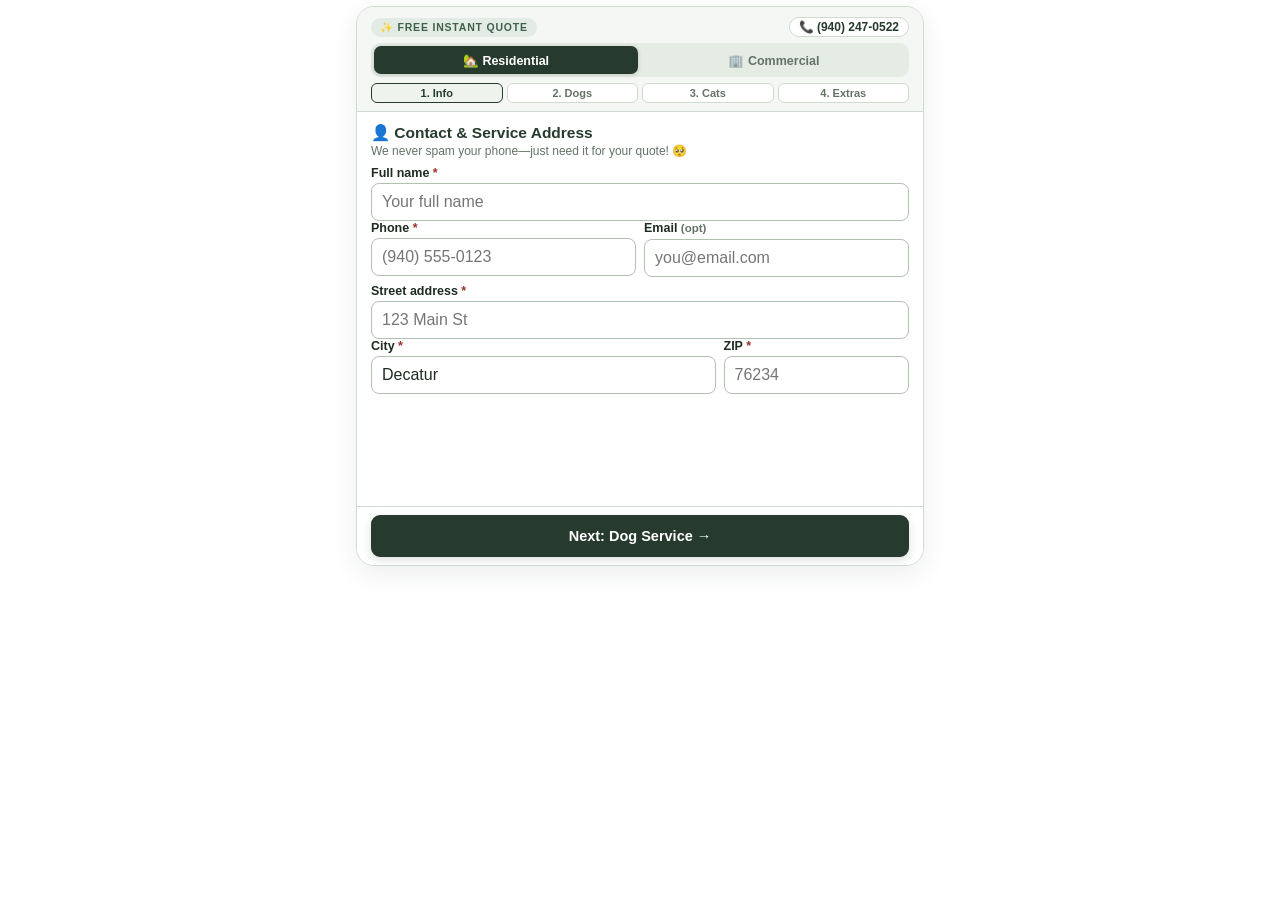
==== commit a5f4d8be: "Update index.html" ====
--- a/index.html
+++ b/index.html
@@ -5,9 +5,16 @@
   <meta name="viewport" content="width=device-width, initial-scale=1.0, maximum-scale=1.0, user-scalable=no">
   <title>Instant Quote | Wise Waste Services</title>
   <style>
-    * { box-sizing: border-box; -webkit-tap-highlight-color: transparent; }
+    * {
+      box-sizing: border-box;
+      -webkit-tap-highlight-color: transparent;
+      touch-action: manipulation;
+    }
+
     html, body {
-      margin: 0; padding: 0; background: transparent;
+      margin: 0;
+      padding: 0;
+      background: transparent;
       overflow-anchor: none;
       font-family: -apple-system, BlinkMacSystemFont, "SF Pro Text", "Segoe UI", Roboto, Helvetica, Arial, sans-serif;
       -webkit-font-smoothing: antialiased;
@@ -25,113 +32,109 @@
       --border-strong: #b0c2b2;
       --danger: #9b3028;
       --danger-bg: #fdf2f1;
-      --gold: #d4af37;
-      max-width: 620px;
+      max-width: 580px;
       margin: 0 auto;
-      padding: 8px;
+      padding: 6px;
       color: var(--ink);
     }
 
     #ww-quote .ww-hidden { display: none !important; }
 
-    /* FIXED-HEIGHT APPLE-STYLE APP SHELL */
+    /* FIXED-HEIGHT NON-SCROLLING APP CARD */
     .ww-app-shell {
       background: #ffffff;
       border: 1.5px solid var(--border);
-      border-radius: 20px;
-      box-shadow: 0 10px 30px rgba(30, 44, 34, 0.08);
-      height: 670px;
+      border-radius: 18px;
+      box-shadow: 0 8px 26px rgba(30, 44, 34, 0.08);
+      height: 560px;
       display: flex;
       flex-direction: column;
       position: relative;
       overflow: hidden;
     }
 
-    /* PINNED TOP HEADER */
+    /* COMPACT TOP HEADER */
     .ww-app-header {
       background: var(--cream);
       border-bottom: 1px solid var(--border);
-      padding: 12px 16px 10px;
+      padding: 10px 14px 8px;
       flex-shrink: 0;
-      text-align: center;
     }
 
     .ww-header-top {
       display: flex;
       align-items: center;
       justify-content: space-between;
-      gap: 8px;
-      margin-bottom: 8px;
+      margin-bottom: 6px;
     }
 
     .ww-brand-badge {
-      font-size: 11px;
+      font-size: 10.5px;
       font-weight: 800;
-      letter-spacing: 1px;
+      letter-spacing: 0.8px;
       text-transform: uppercase;
       color: #3F6049;
       background: #e3ece4;
-      padding: 4px 10px;
+      padding: 3px 9px;
       border-radius: 999px;
     }
 
     .ww-phone-pill {
-      font-size: 12.5px;
-      font-weight: 700;
+      font-size: 12px;
+      font-weight: 800;
       color: var(--green);
       text-decoration: none;
       background: #ffffff;
       border: 1px solid var(--border);
-      padding: 3px 10px;
+      padding: 2px 9px;
       border-radius: 999px;
     }
 
-    /* MODE TABS (RESIDENTIAL / COMMERCIAL) */
+    /* RESIDENTIAL / COMMERCIAL TABS */
     .ww-tabs {
       display: grid;
       grid-template-columns: 1fr 1fr;
       gap: 4px;
-      background: #e6ede6;
+      background: #e4ece4;
       padding: 3px;
-      border-radius: 10px;
-      margin-bottom: 8px;
+      border-radius: 9px;
+      margin-bottom: 6px;
     }
 
     .ww-tab {
       border: none;
-      border-radius: 8px;
-      min-height: 32px;
+      border-radius: 7px;
+      height: 28px;
       font: inherit;
-      font-size: 13px;
+      font-size: 12.5px;
       font-weight: 700;
       color: var(--muted);
       background: transparent;
       cursor: pointer;
-      transition: all 0.15s ease;
     }
 
     .ww-tab[aria-pressed="true"] {
       background: var(--green);
       color: #ffffff;
-      box-shadow: 0 2px 5px rgba(38, 58, 45, 0.2);
-    }
-
-    /* STEP PROGRESS PILLS */
+      box-shadow: 0 1px 4px rgba(38, 58, 45, 0.2);
+    }
+
+    /* 4-STEP MICRO PROGRESS BAR */
     .ww-step-bar {
       display: grid;
-      grid-template-columns: repeat(3, 1fr);
-      gap: 6px;
+      grid-template-columns: repeat(4, 1fr);
+      gap: 4px;
     }
 
     .ww-step-pill {
-      font-size: 11.5px;
+      font-size: 11px;
       font-weight: 700;
-      padding: 5px 4px;
-      border-radius: 7px;
+      padding: 3px 2px;
+      text-align: center;
+      border-radius: 6px;
       background: #ffffff;
       border: 1px solid var(--border);
       color: var(--muted);
-      transition: all 0.15s ease;
       user-select: none;
     }
 
@@ -147,75 +150,75 @@
       color: #ffffff;
     }
 
-    /* LOCKED-FRAME VIEWPORT BODY */
+    /* NON-SCROLLING STAGE BODY */
     .ww-app-body {
       flex: 1;
-      overflow-y: auto;
-      -webkit-overflow-scrolling: touch;
-      padding: 16px 18px;
-      position: relative;
+      overflow: hidden;
+      padding: 12px 14px;
+      display: flex;
+      flex-direction: column;
+      justify-content: flex-start;
     }
 
     .ww-step-view {
-      animation: wwFadeIn 0.18s ease-out;
-    }
-
-    @keyframes wwFadeIn {
-      from { opacity: 0; transform: translateY(4px); }
+      animation: wwSlideIn 0.15s ease-out;
+    }
+
+    @keyframes wwSlideIn {
+      from { opacity: 0; transform: translateY(3px); }
       to { opacity: 1; transform: translateY(0); }
     }
 
     .ww-step-title {
-      font-size: 17px;
+      font-size: 15.5px;
       font-weight: 800;
       color: var(--green);
-      margin: 0 0 4px;
+      margin: 0 0 2px;
       display: flex;
       align-items: center;
       gap: 6px;
     }
 
     .ww-step-sub {
-      font-size: 12.5px;
+      font-size: 12px;
       color: var(--muted);
-      margin: 0 0 12px;
-    }
-
-    /* FORM CONTROLS (16px font prevents iOS Safari auto-zoom) */
+      margin: 0 0 8px;
+    }
+
+    /* ULTRA-COMPACT FORM CONTROLS (16px font prevents iOS zoom) */
     .ww-label {
       display: block;
       font-weight: 600;
       color: var(--ink);
-      margin: 10px 0 4px;
-      font-size: 13.5px;
+      margin: 7px 0 3px;
+      font-size: 12.5px;
     }
 
     .ww-label:first-of-type { margin-top: 0; }
     .ww-required { color: var(--danger); font-weight: 700; }
-    .ww-muted { color: var(--muted); font-size: 12.5px; line-height: 1.4; }
+    .ww-muted { color: var(--muted); font-size: 11.5px; line-height: 1.3; }
 
     #ww-quote select,
     #ww-quote input:not([type="checkbox"]):not([type="radio"]),
     #ww-quote textarea {
       width: 100%;
-      min-height: 42px;
+      height: 38px;
       border: 1.5px solid var(--border-strong);
-      border-radius: 9px;
-      padding: 8px 12px;
+      border-radius: 8px;
+      padding: 6px 10px;
       background-color: #ffffff;
       color: var(--ink);
       font: inherit;
       font-size: 16px;
-      transition: border-color 0.15s ease;
     }
 
     #ww-quote select {
       appearance: none;
       -webkit-appearance: none;
-      background-image: url("data:image/svg+xml,%3Csvg xmlns='http://www.w3.org/2000/svg' width='16' height='16' viewBox='0 0 24 24' fill='none' stroke='%23263A2D' stroke-width='2.2' stroke-linecap='round' stroke-linejoin='round'%3E%3Cpolyline points='6 9 12 15 18 9'/%3E%3C/svg%3E");
+      background-image: url("data:image/svg+xml,%3Csvg xmlns='http://www.w3.org/2000/svg' width='15' height='15' viewBox='0 0 24 24' fill='none' stroke='%23263A2D' stroke-width='2.2' stroke-linecap='round' stroke-linejoin='round'%3E%3Cpolyline points='6 9 12 15 18 9'/%3E%3C/svg%3E");
       background-repeat: no-repeat;
-      background-position: right 12px center;
-      padding-right: 36px;
+      background-position: right 10px center;
+      padding-right: 30px;
       cursor: pointer;
     }
 
@@ -224,58 +227,69 @@
     #ww-quote textarea:focus {
       outline: none;
       border-color: var(--green);
-      box-shadow: 0 0 0 3px rgba(213, 223, 206, 0.6);
-    }
-
-    #ww-quote textarea { min-height: 64px; resize: none; }
-
-    .ww-grid {
+      box-shadow: 0 0 0 2px rgba(213, 223, 206, 0.7);
+    }
+
+    #ww-quote textarea {
+      height: 48px;
+      resize: none;
+      line-height: 1.3;
+    }
+
+    /* 2-COLUMN MOBILE GRIDS TO PREVENT VERTICAL BLOAT */
+    .ww-grid-2 {
       display: grid;
       grid-template-columns: 1fr 1fr;
-      gap: 10px;
+      gap: 8px;
+    }
+
+    .ww-grid-city-zip {
+      display: grid;
+      grid-template-columns: 1.3fr 0.7fr;
+      gap: 8px;
     }
 
     .ww-sub-box {
       background: var(--cream);
       border: 1px solid var(--border);
-      border-radius: 12px;
-      padding: 12px;
-      margin-top: 10px;
+      border-radius: 10px;
+      padding: 9px 11px;
+      margin-top: 8px;
     }
 
     .ww-inline-row {
       display: flex;
       align-items: center;
       justify-content: space-between;
-      gap: 12px;
+      gap: 10px;
     }
 
     .ww-service-desc {
-      margin-top: 8px;
-      padding: 8px 12px;
+      margin-top: 7px;
+      padding: 7px 10px;
       background: #eef3ee;
       border-left: 3px solid var(--green);
-      font-size: 12.5px;
+      font-size: 12px;
       color: var(--ink);
       border-radius: 0 6px 6px 0;
-      line-height: 1.4;
-    }
-
-    /* STEPPER CONTROLS */
+      line-height: 1.35;
+    }
+
+    /* COMPACT STEPPER */
     .ww-number {
       display: grid;
-      grid-template-columns: 38px 50px 38px;
-      gap: 6px;
+      grid-template-columns: 34px 44px 34px;
+      gap: 4px;
       align-items: center;
       flex-shrink: 0;
     }
 
     .ww-number button {
-      height: 38px;
+      height: 34px;
       border: 1.5px solid var(--border-strong);
-      border-radius: 8px;
+      border-radius: 7px;
       background: #ffffff;
-      font-size: 18px;
+      font-size: 17px;
       font-weight: 700;
       color: var(--green);
       cursor: pointer;
@@ -289,17 +303,17 @@
     .ww-number input {
       text-align: center;
       font-weight: 700;
-      font-size: 16px !important;
-      min-height: 38px !important;
-      padding: 4px !important;
-    }
-
-    /* CHECKBOX CARDS */
+      font-size: 15px !important;
+      height: 34px !important;
+      padding: 2px !important;
+    }
+
+    /* COMPACT CHECKBOX CARDS */
     #ww-quote input[type="checkbox"] {
-      width: 18px;
-      height: 18px;
+      width: 17px;
+      height: 17px;
       accent-color: var(--green);
-      margin: 2px 10px 0 0;
+      margin: 1px 8px 0 0;
       flex-shrink: 0;
       cursor: pointer;
     }
@@ -307,13 +321,12 @@
     .ww-choice {
       display: flex;
       align-items: flex-start;
-      padding: 10px 12px;
+      padding: 8px 10px;
       border: 1.5px solid var(--border);
-      border-radius: 10px;
+      border-radius: 9px;
       background: #ffffff;
       cursor: pointer;
-      margin-bottom: 8px;
-      transition: all 0.15s ease;
+      margin-bottom: 6px;
     }
 
     .ww-choice:has(input:checked) {
@@ -322,41 +335,44 @@
     }
 
     .ww-choice span { flex: 1; }
-    .ww-choice strong { color: var(--ink); font-size: 13.5px; }
+    .ww-choice strong { color: var(--ink); font-size: 12.5px; display: block; line-height: 1.25; }
 
     .ww-compact-check {
       display: flex;
       align-items: center;
-      font-size: 13px;
+      font-size: 12px;
       font-weight: 600;
       color: var(--ink);
       cursor: pointer;
-      margin-bottom: 6px;
       user-select: none;
-    }
-
-    /* PINNED BOTTOM FOOTER BAR */
+      background: var(--cream);
+      border: 1px solid var(--border);
+      border-radius: 8px;
+      padding: 7px 9px;
+    }
+
+    /* PINNED BOTTOM FOOTER */
     .ww-app-footer {
       background: #ffffff;
       border-top: 1px solid var(--border);
-      padding: 10px 16px;
+      padding: 8px 14px;
       flex-shrink: 0;
     }
 
     .ww-footer-btns {
       display: flex;
-      gap: 10px;
+      gap: 8px;
     }
 
     .ww-btn-back {
-      min-height: 46px;
-      padding: 0 16px;
+      height: 42px;
+      padding: 0 14px;
       border: 1.5px solid var(--border-strong);
-      border-radius: 10px;
+      border-radius: 9px;
       background: #ffffff;
       color: var(--ink);
       font: inherit;
-      font-size: 14.5px;
+      font-size: 13.5px;
       font-weight: 700;
       cursor: pointer;
       flex-shrink: 0;
@@ -365,83 +381,75 @@
     .ww-primary-btn {
       flex: 1;
       width: 100%;
-      min-height: 46px;
-      padding: 10px 16px;
+      height: 42px;
+      padding: 0 14px;
       border: 2px solid var(--green);
-      border-radius: 10px;
+      border-radius: 9px;
       background: var(--green);
       color: #ffffff;
       font: inherit;
-      font-size: 15.5px;
+      font-size: 14.5px;
       font-weight: 800;
       cursor: pointer;
       display: flex;
       align-items: center;
       justify-content: center;
       gap: 6px;
-      box-shadow: 0 4px 12px rgba(38, 58, 45, 0.18);
-      transition: all 0.15s ease;
-    }
-
-    .ww-primary-btn:disabled { opacity: 0.65; cursor: wait; }
+      box-shadow: 0 3px 10px rgba(38, 58, 45, 0.16);
+    }
 
     .ww-final-glow-btn {
       background: var(--green) !important;
       border-color: var(--green) !important;
-      box-shadow: 0 0 0 3px rgba(212, 175, 55, 0.35), 0 6px 16px rgba(212, 175, 55, 0.3) !important;
       animation: wwGoldGlowPulse 2.5s infinite ease-in-out;
     }
 
     @keyframes wwGoldGlowPulse {
-      0%, 100% { box-shadow: 0 0 0 3px rgba(212, 175, 55, 0.3), 0 4px 14px rgba(212, 175, 55, 0.25); }
-      50% { box-shadow: 0 0 0 6px rgba(212, 175, 55, 0.55), 0 6px 20px rgba(212, 175, 55, 0.45); }
+      0%, 100% { box-shadow: 0 0 0 2px rgba(212, 175, 55, 0.3), 0 3px 10px rgba(212, 175, 55, 0.25); }
+      50% { box-shadow: 0 0 0 5px rgba(212, 175, 55, 0.55), 0 5px 16px rgba(212, 175, 55, 0.45); }
     }
 
     .ww-status-msg {
-      font-size: 12.5px;
+      font-size: 11.5px;
       font-weight: 600;
-      margin-bottom: 8px;
-      padding: 8px 10px;
-      border-radius: 8px;
+      margin-bottom: 6px;
+      padding: 5px 8px;
+      border-radius: 6px;
       background: var(--danger-bg);
       color: var(--danger);
       border: 1px solid #ebccd1;
       text-align: center;
     }
 
-    /* IN-FRAME FINAL QUOTE & SUCCESS RECEIPT */
+    /* IN-FRAME RECEIPT CARD (FITS 100% WITHOUT SCROLLING) */
     .ww-quote-success-header {
       text-align: center;
-      margin-bottom: 12px;
+      margin-bottom: 6px;
     }
 
     .ww-success-badge {
-      display: inline-flex;
-      align-items: center;
-      gap: 6px;
+      display: inline-block;
       background: var(--green-soft);
       border: 1px solid var(--light);
       color: var(--green);
-      font-size: 12.5px;
+      font-size: 11.5px;
       font-weight: 800;
-      padding: 4px 12px;
+      padding: 3px 10px;
       border-radius: 999px;
-      margin-bottom: 6px;
     }
 
     .ww-receipt-box {
       background: var(--green);
       color: #ffffff;
-      border-radius: 14px;
-      padding: 16px 18px;
-      margin-bottom: 12px;
-      box-shadow: 0 4px 14px rgba(30, 44, 34, 0.12);
+      border-radius: 12px;
+      padding: 11px 14px;
+      margin-bottom: 6px;
     }
 
     .ww-price-hero {
       text-align: center;
-      padding-bottom: 10px;
-      margin-bottom: 10px;
+      padding-bottom: 6px;
+      margin-bottom: 6px;
       border-bottom: 1px solid rgba(255, 255, 255, 0.15);
     }
 
@@ -450,67 +458,66 @@
       background: rgba(213, 223, 206, 0.18);
       color: var(--light);
       border-radius: 999px;
-      padding: 3px 12px;
-      font-size: 11px;
+      padding: 2px 9px;
+      font-size: 10px;
       font-weight: 700;
       text-transform: uppercase;
       letter-spacing: 0.5px;
-      margin-bottom: 4px;
     }
 
     .ww-big-price {
-      font-size: 32px;
+      font-size: 26px;
       font-weight: 800;
       line-height: 1.1;
       color: #ffffff;
-      font-variant-numeric: tabular-nums;
+      margin-top: 2px;
     }
 
     .ww-big-sub {
       color: var(--light);
-      font-size: 12.5px;
-      margin-top: 3px;
+      font-size: 11px;
+      margin-top: 1px;
     }
 
     .ww-intro-breakdown-box {
       background: rgba(213, 223, 206, 0.16);
       border: 1px solid rgba(213, 223, 206, 0.35);
-      border-radius: 10px;
-      padding: 9px 12px;
-      margin-bottom: 10px;
-      font-size: 12.5px;
-      line-height: 1.4;
+      border-radius: 8px;
+      padding: 5px 8px;
+      margin-bottom: 6px;
+      font-size: 11px;
+      line-height: 1.3;
       color: #ffffff;
       text-align: center;
     }
 
     .ww-intro-breakdown-box strong {
       display: block;
-      font-size: 13.5px;
+      font-size: 12px;
     }
 
     .ww-summary-line {
       display: flex;
       justify-content: space-between;
-      align-items: flex-start;
-      padding: 7px 0;
+      align-items: center;
+      padding: 4px 0;
       border-bottom: 1px solid rgba(255, 255, 255, 0.1);
-      gap: 12px;
-      font-size: 13px;
+      gap: 8px;
+      font-size: 11.5px;
     }
 
     .ww-summary-line:last-child { border-bottom: none; padding-bottom: 0; }
     .ww-summary-title { font-weight: 700; color: #ffffff; }
-    .ww-summary-desc { font-size: 11.5px; color: var(--light); }
+    .ww-summary-desc { font-size: 10.5px; color: var(--light); margin-left: 4px; }
     .ww-summary-price { font-weight: 700; color: #ffffff; white-space: nowrap; text-align: right; flex-shrink: 0; }
 
     .ww-free-banner {
       background: rgba(213, 223, 206, 0.14);
       border: 1px solid rgba(213, 223, 206, 0.35);
-      border-radius: 10px;
-      padding: 9px 12px;
-      margin-top: 10px;
-      font-size: 13px;
+      border-radius: 7px;
+      padding: 5px 8px;
+      margin-top: 6px;
+      font-size: 11.5px;
       color: #ffffff;
       text-align: center;
     }
@@ -520,23 +527,17 @@
       position: absolute;
       pointer-events: none;
       z-index: 50;
-      font-size: 24px;
+      font-size: 22px;
       user-select: none;
       opacity: 0;
-      animation: ww-pop 2.6s cubic-bezier(0.25, 0.46, 0.45, 0.94) forwards;
+      animation: ww-pop 2.4s cubic-bezier(0.25, 0.46, 0.45, 0.94) forwards;
     }
 
     @keyframes ww-pop {
       0% { opacity: 0; transform: translate(0, 0) scale(0.2) rotate(0deg); }
-      15% { opacity: 1; transform: translate(calc(var(--tx) * 0.6), calc(var(--ty) * 0.3 - 60px)) scale(1.2) rotate(calc(var(--rot) * 0.3)); }
-      80% { opacity: 1; transform: translate(var(--tx), calc(var(--ty) * 0.8 + 100px)) scale(1) rotate(calc(var(--rot) * 0.8)); }
-      100% { opacity: 0; transform: translate(var(--tx), calc(var(--ty) + 160px)) scale(0.5) rotate(var(--rot)); }
-    }
-
-    @media (max-width: 480px) {
-      .ww-app-shell { height: 650px; border-radius: 16px; }
-      .ww-app-body { padding: 12px 14px; }
-      .ww-big-price { font-size: 28px; }
+      15% { opacity: 1; transform: translate(calc(var(--tx) * 0.6), calc(var(--ty) * 0.3 - 50px)) scale(1.2) rotate(calc(var(--rot) * 0.3)); }
+      80% { opacity: 1; transform: translate(var(--tx), calc(var(--ty) * 0.8 + 80px)) scale(1) rotate(calc(var(--rot) * 0.8)); }
+      100% { opacity: 0; transform: translate(var(--tx), calc(var(--ty) + 140px)) scale(0.5) rotate(var(--rot)); }
     }
   </style>
 </head>
@@ -558,15 +559,16 @@
         <button type="button" class="ww-tab" id="ww-com-tab" aria-pressed="false">🏢 Commercial</button>
       </div>
 
-      <!-- STEP PROGRESS BAR (Residential) -->
+      <!-- 4-STEP PROGRESS BAR -->
       <div class="ww-step-bar" id="ww-step-bar">
-        <div class="ww-step-pill active" id="ww-pill-1">1. Contact</div>
-        <div class="ww-step-pill" id="ww-pill-2">2. Pets</div>
-        <div class="ww-step-pill" id="ww-pill-3">3. Add-Ons</div>
+        <div class="ww-step-pill active" id="ww-pill-1">1. Info</div>
+        <div class="ww-step-pill" id="ww-pill-2">2. Dogs</div>
+        <div class="ww-step-pill" id="ww-pill-3">3. Cats</div>
+        <div class="ww-step-pill" id="ww-pill-4">4. Extras</div>
       </div>
     </div>
 
-    <!-- FIXED-FRAME CONTENT VIEWPORT -->
+    <!-- LOCKED NON-SCROLLING STAGE -->
     <div class="ww-app-body" id="ww-viewport">
 
       <!-- ================= RESIDENTIAL FLOW ================= -->
@@ -575,41 +577,43 @@
         <!-- STEP 1: CONTACT & ADDRESS -->
         <div id="ww-step-1" class="ww-step-view">
           <h3 class="ww-step-title">👤 Contact &amp; Service Address</h3>
-          <p class="ww-step-sub">Where should we send your custom quote? We never spam! 🥺</p>
+          <p class="ww-step-sub">We never spam your phone—just need it for your quote! 🥺</p>
 
           <label class="ww-label" for="ww-customer-name">Full name <span class="ww-required">*</span></label>
           <input id="ww-customer-name" name="name" type="text" autocomplete="name" placeholder="Your full name">
 
-          <div class="ww-grid">
+          <div class="ww-grid-2">
             <div>
-              <label class="ww-label" for="ww-customer-phone">Phone number <span class="ww-required">*</span></label>
+              <label class="ww-label" for="ww-customer-phone">Phone <span class="ww-required">*</span></label>
               <input id="ww-customer-phone" name="tel" type="tel" autocomplete="tel" placeholder="(940) 555-0123">
             </div>
             <div>
-              <label class="ww-label" for="ww-customer-email">Email <span class="ww-muted">(optional)</span></label>
-              <input id="ww-customer-email" name="email" type="email" autocomplete="email" placeholder="you@example.com">
+              <label class="ww-label" for="ww-customer-email">Email <span class="ww-muted">(opt)</span></label>
+              <input id="ww-customer-email" name="email" type="email" autocomplete="email" placeholder="you@email.com">
             </div>
           </div>
 
           <label class="ww-label" for="ww-customer-street">Street address <span class="ww-required">*</span></label>
           <input id="ww-customer-street" name="street-address" type="text" autocomplete="address-line1" placeholder="123 Main St">
 
-          <div class="ww-grid">
+          <div class="ww-grid-city-zip">
             <div>
               <label class="ww-label" for="ww-customer-city">City <span class="ww-required">*</span></label>
               <input id="ww-customer-city" name="city" type="text" autocomplete="address-level2" value="Decatur" placeholder="Decatur">
             </div>
             <div>
-              <label class="ww-label" for="ww-customer-zip">ZIP code <span class="ww-required">*</span></label>
+              <label class="ww-label" for="ww-customer-zip">ZIP <span class="ww-required">*</span></label>
               <input id="ww-customer-zip" name="postal-code" type="text" inputmode="numeric" autocomplete="postal-code" placeholder="76234">
             </div>
           </div>
         </div>
 
-        <!-- STEP 2: DOGS & CATS -->
+        <!-- STEP 2: DOG WASTE REMOVAL ONLY -->
         <div id="ww-step-2" class="ww-step-view ww-hidden">
           <h3 class="ww-step-title">🐕 Dog Waste Removal</h3>
-          <label class="ww-label" for="ww-dog-frequency" style="margin-top:2px;">Service frequency</label>
+          <p class="ww-step-sub">Choose how often you'd like your yard scooped.</p>
+
+          <label class="ww-label" for="ww-dog-frequency">Service frequency</label>
           <select id="ww-dog-frequency" name="dog_frequency">
             <option value="none">No dog waste service</option>
             <option value="twice">Twice Weekly</option>
@@ -617,13 +621,14 @@
             <option value="biweekly">Bi-Weekly (Every 2 Weeks)</option>
             <option value="onetime">One-Time Cleanup</option>
           </select>
-          <div id="ww-dog-desc" class="ww-service-desc ww-hidden"></div>
+
+          <div id="ww-dog-desc" class="ww-service-desc"></div>
 
           <div id="ww-dog-count-wrap" class="ww-sub-box">
             <div class="ww-inline-row">
               <div>
-                <strong style="font-size:13.5px;">Number of dogs</strong>
-                <div class="ww-muted">General info for our crew</div>
+                <strong style="font-size:13px;">Number of dogs</strong>
+                <div class="ww-muted">General info for our crew!</div>
               </div>
               <div class="ww-number">
                 <button type="button" data-step="-1" data-target="ww-dogs">−</button>
@@ -632,29 +637,32 @@
               </div>
             </div>
 
-            <div id="ww-condition-wrap" class="ww-hidden" style="margin-top:10px; padding-top:10px; border-top:1px solid var(--border);">
+            <div id="ww-condition-wrap" class="ww-hidden" style="margin-top:8px; padding-top:8px; border-top:1px solid var(--border);">
               <label class="ww-label" for="ww-condition" style="margin-top:0;">Estimated cleanup time required</label>
               <select id="ww-condition" name="yard_condition">
-                <option value="light">Up to 1 hour (Standard cleanup) — $50.00 base</option>
-                <option value="moderate">Up to 1.5 hours (Moderate buildup) — $75.00 est.</option>
-                <option value="heavy">Up to 2 hours (Heavy buildup) — $100.00 est.</option>
-                <option value="very">Over 2 hours (Severely neglected) — $125.00+ est.</option>
+                <option value="light">Up to 1 hr (Standard) — $50.00 base</option>
+                <option value="moderate">Up to 1.5 hrs (Moderate) — $75.00 est.</option>
+                <option value="heavy">Up to 2 hrs (Heavy) — $100.00 est.</option>
+                <option value="very">Over 2 hrs (Severe) — $125.00+ est.</option>
               </select>
-              <div class="ww-muted" style="margin-top:6px;">
+              <div class="ww-muted" style="margin-top:4px;">
                 <em>$50 minimum (first hour), then $50/hr in 15-min increments.</em>
               </div>
             </div>
           </div>
-
-          <hr style="border:0; height:1px; background:var(--border); margin:14px 0;">
-
+        </div>
+
+        <!-- STEP 3: CAT LITTER BOX SERVICE ONLY -->
+        <div id="ww-step-3" class="ww-step-view ww-hidden">
           <h3 class="ww-step-title">🐈 Cat Litter Box Service</h3>
+          <p class="ww-step-sub">Optional indoor scooping, deodorizing &amp; sweeping.</p>
+
           <div id="ww-cat-addon-mode">
-            <label class="ww-choice" style="margin-bottom:8px;">
+            <label class="ww-choice">
               <input type="checkbox" id="ww-cat-add-service" name="cat_add_service">
               <span>
-                <strong id="ww-cat-addon-title">Have cats too? Add routine litter box scooping</strong><br>
-                <span class="ww-muted" id="ww-cat-addon-text">Done during your scheduled outside dog service visits. <strong>Bundle &amp; Save!</strong></span>
+                <strong id="ww-cat-addon-title">Have cats too? Add routine litter box scooping</strong>
+                <span class="ww-muted" id="ww-cat-addon-text">Done during your outside dog visits. <strong>Bundle &amp; Save!</strong></span>
               </span>
             </label>
           </div>
@@ -670,14 +678,10 @@
             </select>
           </div>
 
-          <div id="ww-cat-desc" class="ww-service-desc ww-hidden" style="margin-bottom:8px;">
-            Thorough cat litter box scooping, deodorizing, and area sweeping.
-          </div>
-
           <div id="ww-box-count-wrap" class="ww-sub-box ww-hidden">
-            <div class="ww-inline-row" style="margin-bottom:10px;">
+            <div class="ww-inline-row" style="margin-bottom:8px;">
               <div>
-                <strong style="font-size:13.5px;">Number of litter boxes</strong>
+                <strong style="font-size:13px;">Number of litter boxes</strong>
                 <div class="ww-muted">General info for our crew</div>
               </div>
               <div class="ww-number">
@@ -687,50 +691,50 @@
               </div>
             </div>
 
-            <label class="ww-choice" style="margin-bottom:6px;">
+            <label class="ww-choice">
               <input type="checkbox" id="ww-cat-deep-clean" name="cat_deep_clean">
               <span>
-                <strong>Occasional Deep Clean (Wash &amp; Sanitize)</strong><br>
-                <span class="ww-muted">$25 first box + $15 per extra box. Charged at time of service.</span>
+                <strong>Occasional Deep Clean ($25 1st box + $15 extra)</strong>
+                <span class="ww-muted">Wash, sanitize &amp; fresh refill. Charged at time of service.</span>
               </span>
             </label>
 
             <label class="ww-choice" style="margin-bottom:0;">
               <input type="checkbox" id="ww-cat-litter-supply" name="cat_litter_supply">
               <span>
-                <strong>Litter Supply (+$10 per box / visit)</strong><br>
-                <span class="ww-muted">We supply standard clumping cat litter. Charged at time of service.</span>
+                <strong>Litter Supply (+$10 per box / visit)</strong>
+                <span class="ww-muted">We supply clumping litter. Charged at time of service.</span>
               </span>
             </label>
           </div>
         </div>
 
-        <!-- STEP 3: ADD-ONS & PREFERENCES -->
-        <div id="ww-step-3" class="ww-step-view ww-hidden">
+        <!-- STEP 4: ADD-ONS & PREFERENCES -->
+        <div id="ww-step-4" class="ww-step-view ww-hidden">
           <h3 class="ww-step-title">✨ Add-Ons &amp; Preferences</h3>
 
           <label class="ww-choice">
             <input type="checkbox" id="ww-haul-away" name="haul_away">
             <span>
-              <strong>Haul the waste away with us (+$5 per visit)</strong><br>
-              <span class="ww-muted">By default, we double-bag and leave it in your outdoor trash bin for FREE.</span>
+              <strong>Haul the waste away with us (+$5 per visit)</strong>
+              <span class="ww-muted">Default: double-bagged in your outdoor bin for FREE.</span>
             </span>
           </label>
 
           <label class="ww-choice" style="background: var(--cream);">
             <input type="checkbox" id="ww-addon-yard-fresh" name="yard_fresh">
             <span>
-              <strong id="ww-yard-fresh-title">Yard Fresh Treatment ($10 recurring add-on)</strong><br>
-              <span class="ww-muted">Enzymatic spray that destroys urine odors (+$7 per extra yard section). Requires outdoor spigot.</span>
-              <span id="ww-yard-fresh-savings-notice" style="display:none; margin-top:4px; font-size:12px; font-weight:700; color:#3F6049;">💡 Save $15! Choose any recurring service to drop this to $10/visit.</span>
+              <strong id="ww-yard-fresh-title">Yard Fresh Treatment ($10 recurring add-on)</strong>
+              <span class="ww-muted">Enzymatic odor spray (+$7/extra section). Needs spigot.</span>
+              <span id="ww-yard-fresh-savings-notice" style="display:none; font-size:11px; font-weight:700; color:#3F6049;">💡 Save $15 with any recurring service ($10/visit)!</span>
             </span>
           </label>
 
-          <div id="ww-yard-sections-box" class="ww-sub-box ww-hidden" style="margin-bottom:10px; margin-top:-4px;">
+          <div id="ww-yard-sections-box" class="ww-sub-box ww-hidden" style="margin: 0 0 6px;">
             <div class="ww-inline-row">
               <div>
-                <strong style="font-size:13.5px;">Number of yard sections</strong>
-                <div class="ww-muted">Base covers 1 section (e.g., backyard)</div>
+                <strong style="font-size:12.5px;">Number of yard sections</strong>
+                <div class="ww-muted">1st included (e.g., backyard)</div>
               </div>
               <div class="ww-number">
                 <button type="button" data-step="-1" data-target="ww-sections">−</button>
@@ -740,26 +744,25 @@
             </div>
           </div>
 
-          <div style="background:var(--cream); border:1px solid var(--border); border-radius:10px; padding:10px 12px; margin-bottom:8px;">
+          <div class="ww-grid-2" style="margin-bottom:6px;">
             <label class="ww-compact-check">
               <input type="checkbox" id="ww-yard-sign" name="yard_sign">
-              <span>May we place a small promotional yard sign? (Optional)</span>
+              <span>Yard sign OK?</span>
             </label>
-            <label class="ww-compact-check" style="margin-bottom:0;">
+            <label class="ww-compact-check">
               <input type="checkbox" id="ww-pet-treats" name="pet_treats">
-              <span>May we give your pet(s) a treat during our visit? 🦴</span>
+              <span>Pet treats OK? 🦴</span>
             </label>
           </div>
 
-          <label class="ww-label" for="ww-extra-details" style="margin-top:6px;">Additional notes <span class="ww-muted">(optional)</span></label>
-          <textarea id="ww-extra-details" name="extra_details" rows="2" placeholder="Gate codes, pet names, or special instructions..."></textarea>
+          <label class="ww-label" for="ww-extra-details" style="margin-top:2px;">Additional notes <span class="ww-muted">(optional)</span></label>
+          <textarea id="ww-extra-details" name="extra_details" placeholder="Gate codes, pet names, or special instructions..."></textarea>
         </div>
 
-        <!-- STEP 4: IN-FRAME FINAL QUOTE & CONFIRMATION (Same frame, zero scrolling!) -->
-        <div id="ww-step-4" class="ww-step-view ww-hidden">
+        <!-- STEP 5: IN-FRAME FINAL QUOTE RECEIPT (Zero scrolling!) -->
+        <div id="ww-step-5" class="ww-step-view ww-hidden">
           <div class="ww-quote-success-header">
-            <div class="ww-success-badge">🎉 Request Received — You're All Set!</div>
-            <div class="ww-muted">We'll contact you shortly to confirm your first visit!</div>
+            <span class="ww-success-badge">🎉 You're All Set! Request Received</span>
           </div>
 
           <div class="ww-receipt-box" aria-live="polite">
@@ -771,7 +774,7 @@
 
             <div class="ww-intro-breakdown-box ww-hidden" id="ww-intro-breakdown-wrap">
               <strong id="ww-intro-breakdown-text"></strong>
-              <span id="ww-intro-subtext" style="font-size:12px; opacity:0.9;"></span>
+              <span id="ww-intro-subtext"></span>
             </div>
 
             <div id="ww-quote-lines"></div>
@@ -781,10 +784,8 @@
             </div>
           </div>
 
-          <div style="padding:10px 14px; background:var(--cream); border-radius:10px; border:1px solid var(--border); text-align:center;">
-            <span style="font-size:13px; color:var(--ink);">
-              Questions? Call or text us anytime at <a href="tel:+19402470522" style="color:#3F6049; font-weight:800; text-decoration:none;">(940) 247-0522</a>
-            </span>
+          <div style="padding:7px 10px; background:var(--cream); border-radius:8px; border:1px solid var(--border); text-align:center; font-size:12px;">
+            We'll reach out shortly! Questions? Call/text <a href="tel:+19402470522" style="color:#3F6049; font-weight:800; text-decoration:none;">(940) 247-0522</a>
           </div>
         </div>
 
@@ -793,69 +794,72 @@
       <!-- ================= COMMERCIAL FLOW ================= -->
       <form id="ww-commercial" class="ww-step-view ww-hidden" onsubmit="event.preventDefault();">
         <h3 class="ww-step-title">🏢 Commercial Consultation</h3>
-        <p class="ww-step-sub">Tailored waste management for communities, parks, and HOAs across Wise County.</p>
-
-        <div class="ww-grid">
+        <p class="ww-step-sub">Waste management for communities, parks &amp; HOAs.</p>
+
+        <div class="ww-grid-2">
           <div>
             <label class="ww-label" for="ww-comm-business">Property Name <span class="ww-required">*</span></label>
             <input id="ww-comm-business" type="text" placeholder="Oak Ridge Apts">
           </div>
           <div>
-            <label class="ww-label" for="ww-comm-name">Contact Person <span class="ww-required">*</span></label>
-            <input id="ww-comm-name" type="text" placeholder="Your full name">
+            <label class="ww-label" for="ww-comm-name">Contact Name <span class="ww-required">*</span></label>
+            <input id="ww-comm-name" type="text" placeholder="Full name">
           </div>
         </div>
 
-        <label class="ww-label" for="ww-comm-street">Street Address <span class="ww-required">*</span></label>
-        <input id="ww-comm-street" type="text" placeholder="123 Main St">
-
-        <div class="ww-grid">
+        <div class="ww-grid-2">
+          <div>
+            <label class="ww-label" for="ww-comm-street">Street Address <span class="ww-required">*</span></label>
+            <input id="ww-comm-street" type="text" placeholder="123 Main St">
+          </div>
+          <div>
+            <label class="ww-label" for="ww-comm-type">Property Type <span class="ww-required">*</span></label>
+            <select id="ww-comm-type">
+              <option value="Apartment Community">Apartment</option>
+              <option value="HOA / Subdivision">HOA / Subdiv</option>
+              <option value="Veterinary Clinic">Vet Clinic</option>
+              <option value="RV Park / Campground">RV Park</option>
+              <option value="Dog Park / Public Park">Dog Park</option>
+              <option value="Other">Other</option>
+            </select>
+          </div>
+        </div>
+
+        <div class="ww-grid-city-zip">
           <div>
             <label class="ww-label" for="ww-comm-city">City <span class="ww-required">*</span></label>
             <input id="ww-comm-city" type="text" value="Decatur">
           </div>
           <div>
-            <label class="ww-label" for="ww-comm-zip">ZIP Code <span class="ww-required">*</span></label>
+            <label class="ww-label" for="ww-comm-zip">ZIP <span class="ww-required">*</span></label>
             <input id="ww-comm-zip" type="text" inputmode="numeric" placeholder="76234">
           </div>
         </div>
 
-        <div class="ww-grid">
-          <div>
-            <label class="ww-label" for="ww-comm-type">Property Type <span class="ww-required">*</span></label>
-            <select id="ww-comm-type">
-              <option value="Apartment Community">Apartment Community</option>
-              <option value="HOA / Subdivision">HOA / Subdivision</option>
-              <option value="Veterinary Clinic">Veterinary Clinic</option>
-              <option value="RV Park / Campground">RV Park / Campground</option>
-              <option value="Dog Park / Public Park">Dog Park / Public Park</option>
-              <option value="Other">Other</option>
-            </select>
-          </div>
+        <div class="ww-grid-2">
           <div>
             <label class="ww-label" for="ww-comm-phone">Phone <span class="ww-required">*</span></label>
             <input id="ww-comm-phone" type="tel" placeholder="(940) 555-0123">
           </div>
+          <div>
+            <label class="ww-label" for="ww-comm-email">Email <span class="ww-muted">(opt)</span></label>
+            <input id="ww-comm-email" type="email" placeholder="name@co.com">
+          </div>
         </div>
 
-        <label class="ww-label" for="ww-comm-email">Email <span class="ww-muted">(optional)</span></label>
-        <input id="ww-comm-email" type="email" placeholder="name@company.com">
-
-        <label class="ww-label" for="ww-comm-notes">How can we help? <span class="ww-muted">(optional)</span></label>
-        <textarea id="ww-comm-notes" rows="2" placeholder="Tell us about your property needs..."></textarea>
+        <label class="ww-label" for="ww-comm-notes">Property needs <span class="ww-muted">(optional)</span></label>
+        <textarea id="ww-comm-notes" placeholder="Tell us about your property..."></textarea>
       </form>
 
       <!-- COMMERCIAL SUCCESS VIEW -->
-      <div id="ww-comm-success" class="ww-step-view ww-hidden" style="text-align:center; padding:40px 16px;">
-        <div style="font-size:42px; margin-bottom:10px;">🎉</div>
-        <h2 style="margin:0 0 8px; color:var(--ink);">Commercial Request Sent!</h2>
-        <p style="color:var(--muted); max-width:420px; margin:0 auto 20px; font-size:15px;">
-          Thank you for reaching out to Wise Waste Services! We will contact you shortly to discuss your property needs.
+      <div id="ww-comm-success" class="ww-step-view ww-hidden" style="text-align:center; padding:50px 14px;">
+        <div style="font-size:38px; margin-bottom:8px;">🎉</div>
+        <h2 style="margin:0 0 6px; font-size:19px; color:var(--ink);">Commercial Request Sent!</h2>
+        <p style="color:var(--muted); max-width:400px; margin:0 auto 16px; font-size:13.5px;">
+          Thank you for choosing Wise Waste Services! We will contact you shortly to discuss your property.
         </p>
-        <div style="padding:14px; background:var(--cream); border-radius:12px; border:1px solid var(--border); display:inline-block;">
-          <span style="font-size:14px; color:var(--ink);">
-            Need immediate help? Call or text <a href="tel:+19402470522" style="color:#3F6049; font-weight:800; text-decoration:none;">(940) 247-0522</a>
-          </span>
+        <div style="padding:12px; background:var(--cream); border-radius:10px; border:1px solid var(--border); display:inline-block; font-size:13px;">
+          Call or text us anytime at <a href="tel:+19402470522" style="color:#3F6049; font-weight:800; text-decoration:none;">(940) 247-0522</a>
         </div>
       </div>
 
@@ -868,13 +872,13 @@
       <!-- RESIDENTIAL FOOTER CONTROLS -->
       <div class="ww-footer-btns" id="ww-res-footer">
         <button type="button" class="ww-btn-back ww-hidden" id="ww-back-btn">← Back</button>
-        <button type="button" class="ww-primary-btn" id="ww-next-btn">Next: Select Services →</button>
+        <button type="button" class="ww-primary-btn" id="ww-next-btn">Next: Dog Service →</button>
         <button type="button" class="ww-primary-btn ww-final-glow-btn ww-hidden" id="ww-reveal-btn">See My Price 🪄</button>
       </div>
 
       <!-- COMMERCIAL FOOTER CONTROLS -->
       <div class="ww-footer-btns ww-hidden" id="ww-com-footer">
-        <button type="button" class="ww-primary-btn ww-final-glow-btn" id="ww-submit-comm-quote">Send Commercial Request ✉️</button>
+        <button type="button" class="ww-primary-btn ww-final-glow-btn" id="ww-submit-comm-quote">Send Request ✉️</button>
       </div>
     </div>
 
@@ -895,10 +899,10 @@
   let leadSent = false;
   let quoteState = {};
 
-  /* CONSTANT FIXED HEIGHT REPORTER (Never jumps or clips in Carrd) */
+  /* CONSTANT FIXED HEIGHT REPORTER (575px) */
   function reportFixedHeight() {
     if (window.parent !== window) {
-      window.parent.postMessage({ type: 'ww-quote-height', height: 690 }, '*');
+      window.parent.postMessage({ type: 'ww-quote-height', height: 575 }, '*');
     }
   }
   window.addEventListener('load', reportFixedHeight);
@@ -921,26 +925,26 @@
     $('ww-comm-phone').addEventListener(evt, formatPhoneNumber);
   });
 
-  /* CONFETTI / SPARKLES IN-FRAME BURST */
+  /* CONFETTI IN-FRAME BURST */
   function fireCelebration() {
     const shell = $('ww-shell');
     const icons = ['🎉', '🎊', '🥳', '✨', '⭐', '🙌'];
-    for (let i = 0; i < 20; i++) {
+    for (let i = 0; i < 18; i++) {
       let el = document.createElement('div');
       el.className = 'ww-celebration';
       el.textContent = icons[Math.floor(Math.random() * icons.length)];
       el.style.left = '50%';
-      el.style.top = '80px';
-      el.style.setProperty('--tx', (Math.random() - 0.5) * 380 + 'px');
-      el.style.setProperty('--ty', (Math.random() - 0.5) * 240 + 'px');
+      el.style.top = '70px';
+      el.style.setProperty('--tx', (Math.random() - 0.5) * 340 + 'px');
+      el.style.setProperty('--ty', (Math.random() - 0.5) * 220 + 'px');
       el.style.setProperty('--rot', (Math.random() - 0.5) * 720 + 'deg');
-      el.style.animationDelay = (Math.random() * 0.18) + 's';
+      el.style.animationDelay = (Math.random() * 0.15) + 's';
       shell.appendChild(el);
-      setTimeout(() => el.remove(), 3000);
+      setTimeout(() => el.remove(), 2600);
     }
   }
 
-  /* STEP NAVIGATION (Stays inside the exact same frame) */
+  /* 4-STEP NAVIGATION */
   function goToStep(step) {
     show('ww-err-main', false);
     if (document.activeElement && typeof document.activeElement.blur === 'function') {
@@ -948,45 +952,43 @@
     }
 
     currentStep = step;
-    show('ww-step-1', step === 1);
-    show('ww-step-2', step === 2);
-    show('ww-step-3', step === 3);
-    show('ww-step-4', step === 4);
-
-    // Update top step pills
-    [1, 2, 3].forEach(i => {
+    [1, 2, 3, 4, 5].forEach(s => show('ww-step-' + s, s === step));
+
+    [1, 2, 3, 4].forEach(i => {
       const pill = $('ww-pill-' + i);
       pill.classList.remove('active', 'done');
-      if (step === 4 || i < step) pill.classList.add('done');
+      if (step === 5 || i < step) pill.classList.add('done');
       else if (i === step) pill.classList.add('active');
     });
 
-    // Update bottom buttons
     if (step === 1) {
       show('ww-back-btn', false);
       show('ww-next-btn', true);
       show('ww-reveal-btn', false);
-      $('ww-next-btn').textContent = 'Next: Select Services →';
+      $('ww-next-btn').textContent = 'Next: Dog Service →';
     } else if (step === 2) {
       show('ww-back-btn', true);
       show('ww-next-btn', true);
       show('ww-reveal-btn', false);
       $('ww-back-btn').textContent = '← Back';
-      $('ww-next-btn').textContent = 'Next: Add-Ons & Notes →';
+      $('ww-next-btn').textContent = 'Next: Cat Service →';
     } else if (step === 3) {
+      show('ww-back-btn', true);
+      show('ww-next-btn', true);
+      show('ww-reveal-btn', false);
+      $('ww-back-btn').textContent = '← Back';
+      $('ww-next-btn').textContent = 'Next: Add-Ons →';
+    } else if (step === 4) {
       show('ww-back-btn', true);
       show('ww-next-btn', false);
       show('ww-reveal-btn', true);
       $('ww-back-btn').textContent = '← Back';
-    } else if (step === 4) {
+    } else if (step === 5) {
       show('ww-back-btn', true);
       show('ww-next-btn', false);
       show('ww-reveal-btn', false);
-      $('ww-back-btn').textContent = '← Adjust Options';
-    }
-
-    // Reset internal card scroll to top instantly
-    $('ww-viewport').scrollTop = 0;
+      $('ww-back-btn').textContent = '← Edit Options';
+    }
   }
 
   $('ww-next-btn').addEventListener('click', () => {
@@ -999,10 +1001,12 @@
       const z = $('ww-customer-zip').value.trim();
       if (!n) { $('ww-err-main').textContent = 'Please enter your full name.'; show('ww-err-main', true); return; }
       if (p.length < 10) { $('ww-err-main').textContent = 'Please enter a valid 10-digit phone number.'; show('ww-err-main', true); return; }
-      if (!s || !c || !z) { $('ww-err-main').textContent = 'Please complete your street address, city, and ZIP code.'; show('ww-err-main', true); return; }
+      if (!s || !c || !z) { $('ww-err-main').textContent = 'Please complete your address, city, and ZIP.'; show('ww-err-main', true); return; }
       goToStep(2);
     } else if (currentStep === 2) {
       goToStep(3);
+    } else if (currentStep === 3) {
+      goToStep(4);
     }
   });
 
@@ -1021,7 +1025,6 @@
     show('ww-comm-success', false);
     show('ww-com-footer', false);
     show('ww-err-main', false);
-    $('ww-viewport').scrollTop = 0;
   });
 
   $('ww-com-tab').addEventListener('click', () => {
@@ -1034,10 +1037,9 @@
     show('ww-comm-success', false);
     show('ww-com-footer', true);
     show('ww-err-main', false);
-    $('ww-viewport').scrollTop = 0;
   });
 
-  /* DYNAMIC VISIBILITY & LIVE UPDATES */
+  /* DYNAMIC VISIBILITY */
   function updateDynamicVisibility() {
     const dogFreq = $('ww-dog-frequency').value;
     const catAddChecked = $('ww-cat-add-service').checked;
@@ -1045,10 +1047,10 @@
 
     const dogDesc = $('ww-dog-desc');
     if (dogFreq === 'weekly' || dogFreq === 'twice' || dogFreq === 'biweekly') {
-      dogDesc.innerHTML = 'Thorough removal of dog waste throughout the yard, bagging and disposal, and a final check to leave your yard clean.';
+      dogDesc.innerHTML = 'Thorough yard scooping, double-bagging, and a final gate check every visit.';
       show('ww-dog-desc', true);
     } else if (dogFreq === 'onetime') {
-      dogDesc.innerHTML = 'A single, thorough cleaning to completely reset your yard and remove all visible waste.';
+      dogDesc.innerHTML = 'A single, thorough cleaning to reset your yard and remove all visible waste.';
       show('ww-dog-desc', true);
     } else {
       show('ww-dog-desc', false);
@@ -1061,17 +1063,17 @@
     const catAddonText = $('ww-cat-addon-text');
     if (catAddonTitle && catAddonText) {
       if (dogFreq === 'weekly') {
-        catAddonTitle.innerHTML = 'Have cats too? Add routine litter box scooping (Weekly)';
-        catAddonText.innerHTML = 'Done during your scheduled outside dog service visits. <strong>Bundle &amp; Save!</strong>';
+        catAddonTitle.innerHTML = 'Add routine litter box scooping (Weekly)';
+        catAddonText.innerHTML = 'Done during your outside dog service visits. <strong>Bundle &amp; Save!</strong>';
       } else if (dogFreq === 'twice') {
-        catAddonTitle.innerHTML = 'Have cats too? Add routine litter box scooping (Twice-Weekly)';
-        catAddonText.innerHTML = 'Done during your scheduled outside dog service visits. <strong>Bundle &amp; Save!</strong>';
+        catAddonTitle.innerHTML = 'Add routine litter box scooping (Twice-Weekly)';
+        catAddonText.innerHTML = 'Done during your outside dog service visits. <strong>Bundle &amp; Save!</strong>';
       } else if (dogFreq === 'biweekly') {
-        catAddonTitle.innerHTML = 'Have cats too? Add routine litter box scooping (Bi-Weekly)';
-        catAddonText.innerHTML = 'Done during your scheduled outside dog service visits. <strong>Bundle &amp; Save!</strong>';
+        catAddonTitle.innerHTML = 'Add routine litter box scooping (Bi-Weekly)';
+        catAddonText.innerHTML = 'Done during your outside dog service visits. <strong>Bundle &amp; Save!</strong>';
       } else if (dogFreq === 'onetime') {
-        catAddonTitle.innerHTML = 'Have cats too? Add one-time litter box scooping';
-        catAddonText.innerHTML = 'Done during your scheduled outside dog service visit. <strong>Bundle &amp; Save!</strong>';
+        catAddonTitle.innerHTML = 'Add one-time litter box scooping';
+        catAddonText.innerHTML = 'Done during your scheduled dog visit. <strong>Bundle &amp; Save!</strong>';
       }
     }
 
@@ -1097,7 +1099,6 @@
     }
 
     show('ww-box-count-wrap', hasCatServiceActive);
-    show('ww-cat-desc', hasCatServiceActive);
     show('ww-dog-count-wrap', dogFreq !== 'none');
     show('ww-condition-wrap', dogFreq === 'onetime');
   }
@@ -1131,32 +1132,32 @@
     let html = [], txt = [], monthly = 0, onetime = 0, dogTxt = '', catTxt = '';
     const map = { twice: 'Twice Weekly', weekly: 'Weekly', biweekly: 'Bi-Weekly', onetime: 'One-Time Cleanup' };
 
-    const line = (t, d, p, s) => `<div class="ww-summary-line"><div class="ww-summary-title-wrap"><div class="ww-summary-title">${t}</div>${d ? `<div class="ww-summary-desc">${d}</div>` : ''}</div><div class="ww-summary-price"><div>${p}</div>${s ? `<div style="font-size:10.5px; color:var(--light); font-weight:normal; margin-top:1px;">${s}</div>` : ''}</div></div>`;
+    const line = (t, d, p) => `<div class="ww-summary-line"><div><span class="ww-summary-title">${t}</span>${d ? `<span class="ww-summary-desc">(${d})</span>` : ''}</div><div class="ww-summary-price">${p}</div></div>`;
 
     // 1. RECURRING BUNDLED (Dog + Cat)
     if (isRecDog && hasCat) {
       monthly = dogFreq === 'weekly' ? 112 : dogFreq === 'twice' ? 206 : 90;
       dogTxt = map[dogFreq] + ' Bundle (Includes Cat Service)';
-      html.push(line('Dog + Cat Service Bundle', map[dogFreq], money(monthly) + ' / mo'));
+      html.push(line('Dog + Cat Bundle', map[dogFreq], money(monthly) + '/mo'));
       txt.push('Combined Bundle (' + map[dogFreq] + '): ' + dogTxt);
     }
     // 2. RECURRING DOG ONLY
     else if (isRecDog && !hasCat) {
       monthly = dogFreq === 'weekly' ? 78 : dogFreq === 'twice' ? 139 : 65;
       dogTxt = map[dogFreq] + ' • First visit free';
-      html.push(line(`Dog Waste Removal (${dogs} dog${dogs > 1 ? 's' : ''})`, map[dogFreq], money(monthly) + ' / mo'));
+      html.push(line(`Dog Service (${dogs} dog${dogs > 1 ? 's' : ''})`, map[dogFreq], money(monthly) + '/mo'));
       txt.push('Dog Service (' + map[dogFreq] + ', ' + dogs + ' dog(s)): ' + dogTxt);
     }
     // 3. ONE-TIME BUNDLED (Dog + Cat)
     else if (isOneTimeDog && hasCat) {
       if (condition === 'light') {
         onetime = 69;
-        html.push(line('Dog + Cat One-Time Bundle', 'Up to 1 hr yard', money(onetime) + ' base'));
+        html.push(line('Dog + Cat One-Time', 'Up to 1 hr', money(onetime) + ' base'));
         txt.push('One-Time Bundle (' + condition + '): ' + money(onetime));
       } else {
         onetime = (condition === 'moderate' ? 75 : condition === 'heavy' ? 100 : 125) + 35;
-        let cDesc = condition === 'moderate' ? 'Up to 1.5 hrs yard' : condition === 'heavy' ? 'Up to 2 hrs yard' : '2+ hrs yard';
-        html.push(line('Dog + Cat One-Time Bundle', cDesc, money(onetime) + ' est.'));
+        let cDesc = condition === 'moderate' ? '1.5 hrs' : condition === 'heavy' ? '2 hrs' : '2+ hrs';
+        html.push(line('Dog + Cat One-Time', cDesc, money(onetime) + ' est.'));
         txt.push('One-Time Bundle (' + condition + '): ' + money(onetime) + ' est.');
       }
     }
@@ -1164,50 +1165,50 @@
     else if (isOneTimeDog && !hasCat) {
       onetime = condition === 'light' ? 50 : condition === 'moderate' ? 75 : condition === 'heavy' ? 100 : 125;
       let e = condition === 'light' ? ' base' : ' est.';
-      let cDesc = condition === 'light' ? 'One-Time Cleanup (Up to 1 hr)' : condition === 'moderate' ? 'One-Time Cleanup (Up to 1.5 hrs)' : condition === 'heavy' ? 'One-Time Cleanup (Up to 2 hrs)' : 'One-Time Cleanup (Over 2 hrs)';
+      let cDesc = condition === 'light' ? 'Up to 1 hr' : condition === 'moderate' ? '1.5 hrs' : condition === 'heavy' ? '2 hrs' : '2+ hrs';
       dogTxt = 'One-Time Cleanup (' + money(onetime) + e + ')';
-      html.push(line(`Dog Waste Removal (${dogs} dog${dogs > 1 ? 's' : ''})`, cDesc, money(onetime) + e));
+      html.push(line(`Dog Cleanup (${dogs} dog${dogs > 1 ? 's' : ''})`, cDesc, money(onetime) + e));
       txt.push('One-Time Dog Cleanup (' + dogs + ' dog(s), ' + condition + '): ' + money(onetime) + e);
     }
     // 5. RECURRING CAT ONLY
     else if (!hasDog && hasCat && isRecCat) {
       monthly = catStand === 'weekly' ? 55 : catStand === 'twice' ? 95 : 40;
       catTxt = 'Standalone ' + map[catStand] + ' • First visit free';
-      html.push(line('Cat Litter Box Service', map[catStand], money(monthly) + ' / mo'));
+      html.push(line('Cat Litter Service', map[catStand], money(monthly) + '/mo'));
       txt.push('Standalone Cat Service (' + map[catStand] + '): ' + money(monthly) + '/mo');
     }
     // 6. ONE-TIME CAT ONLY
     else if (!hasDog && hasCat && catStand === 'onetime') {
       onetime = 35;
       catTxt = 'One-Time Standalone Cat Service (' + money(onetime) + ')';
-      html.push(line('Cat Litter Box Service', 'One-Time Cat Cleanup', money(onetime)));
+      html.push(line('Cat Litter Service', 'One-Time', money(onetime)));
       txt.push('Standalone Cat Service (One-Time): ' + money(onetime));
     }
 
     if (hasCat && catDeepClean) {
       let c = 25 + 15 * Math.max(0, boxes - 1);
-      html.push(line(`Litter Box Deep Clean (${boxes} box${boxes > 1 ? 'es' : ''})`, 'Wash, sanitize & refill', '+' + money(c), 'charged at time of service'));
+      html.push(line(`Deep Clean (${boxes} box)`, 'per service', '+' + money(c)));
       txt.push('Add-On: Litter Box Deep Clean (' + boxes + ' box(es)): +' + money(c) + ' (charged at time of service)');
     }
     if (hasCat && catLitterSupply) {
       let c = 10 * boxes;
-      html.push(line(`Litter Supply (${boxes} box${boxes > 1 ? 'es' : ''})`, '$10.00 / visit per box', '+' + money(c) + '/ visit', 'charged at time of service'));
+      html.push(line(`Litter Supply (${boxes} box)`, 'per visit', '+' + money(c)));
       txt.push('Add-On: Litter Supply: +' + money(c) + ' / visit (charged at time of service)');
     }
     if (yardFresh) {
       if (isRecDog || isRecCat) {
         let c = 10 + 7 * (sections - 1);
-        html.push(line(`Yard Fresh Treatment (${sections} section${sections > 1 ? 's' : ''})`, 'Recurring enzymatic spray add-on', '+' + money(c) + '/ visit', 'charged at time of service'));
+        html.push(line(`Yard Fresh (${sections} sec)`, 'per visit', '+' + money(c)));
         txt.push('Add-On: Yard Fresh Recurring (' + sections + ' section(s)): +' + money(c) + ' / visit (charged at time of service)');
       } else {
         let c = 25 + 7 * (sections - 1);
         onetime += c;
-        html.push(line(`Yard Fresh Treatment (${sections} section${sections > 1 ? 's' : ''})`, 'Stand-alone one-time spray', money(c)));
+        html.push(line(`Yard Fresh (${sections} sec)`, 'one-time', money(c)));
         txt.push('Yard Fresh Treatment Standalone (' + sections + ' section(s)): ' + money(c));
       }
     }
     if (haulAway) {
-      html.push(line('Waste Haul-Away', 'Off-site disposal', '+$5.00 / visit', 'charged at time of service'));
+      html.push(line('Waste Haul-Away', 'per visit', '+$5.00'));
       txt.push('Waste Haul-Away: Yes (+$5.00/visit charged at time of service)');
     }
 
@@ -1217,7 +1218,7 @@
       let vpm = (dogFreq === 'twice' || catStand === 'twice') ? 8 : (dogFreq === 'biweekly' || catStand === 'biweekly') ? 2 : 4;
       let first = monthly - (monthly / vpm);
       $('ww-intro-breakdown-text').textContent = `First month: ${money(first)} (First visit free)`;
-      $('ww-intro-subtext').textContent = `Billed monthly (approx. ${vpm} visits/mo). After that, ${money(monthly)} / mo.`;
+      $('ww-intro-subtext').textContent = `Billed monthly (~${vpm} visits/mo). Then ${money(monthly)}/mo.`;
       show('ww-intro-breakdown-wrap', true);
       $('ww-display-billing-sub').textContent = (isRecDog && hasCat) ? 'First combined visit free!' : 'First scoop FREE with recurring service!';
     } else if (onetime > 0) {
@@ -1241,7 +1242,7 @@
     };
   }
 
-  /* SINGLE SUBMIT BUTTON ("See My Price 🪄") -> SHOWS QUOTE IN SAME FRAME + SENDS 1 PUSHOVER NOTIFICATION */
+  /* SINGLE SUBMIT BUTTON ("See My Price 🪄") */
   $('ww-reveal-btn').addEventListener('click', () => {
     show('ww-err-main', false);
 
@@ -1252,10 +1253,9 @@
     }
 
     calculateAndRenderQuote();
-    goToStep(4);
+    goToStep(5);
     fireCelebration();
 
-    // Strictly send ONE notification per customer session
     if (!leadSent) {
       leadSent = true;
       const yardSign = $('ww-yard-sign').checked ? 'Yes' : 'No';
@@ -1321,7 +1321,7 @@
     const z = $('ww-comm-zip').value.trim();
 
     if (!b || !n || p.length < 10 || !s || !c || !z) {
-      $('ww-err-main').textContent = 'Please complete business name, contact name, address, and 10-digit phone.';
+      $('ww-err-main').textContent = 'Please complete business, contact, address, and 10-digit phone.';
       show('ww-err-main', true);
       return;
     }
@@ -1331,7 +1331,6 @@
     show('ww-commercial', false);
     show('ww-com-footer', false);
     show('ww-comm-success', true);
-    $('ww-viewport').scrollTop = 0;
     fireCelebration();
 
     const payload = {
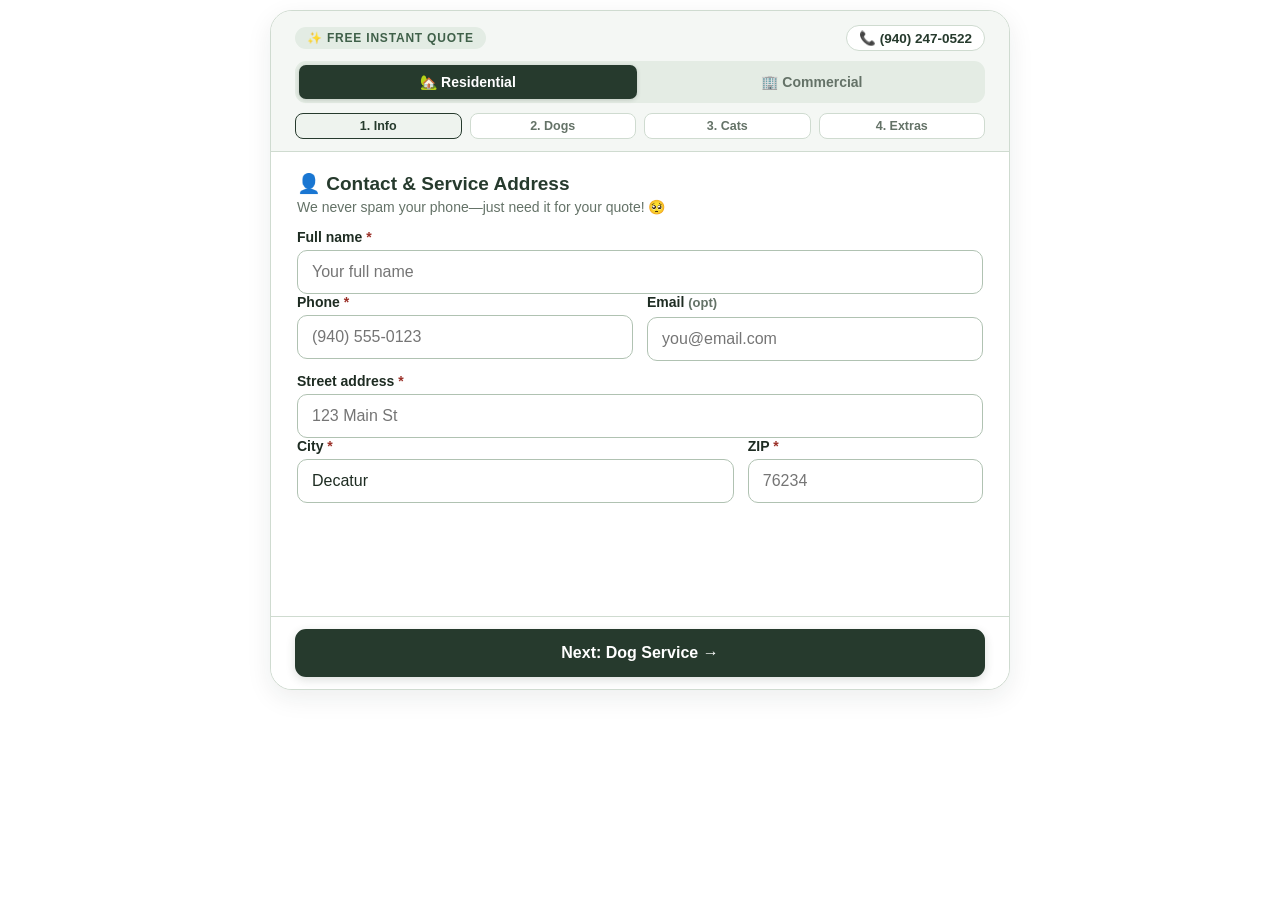
==== commit b921471a: "Update index.html" ====
--- a/index.html
+++ b/index.html
@@ -3,7 +3,7 @@
 <head>
   <meta charset="UTF-8">
   <meta name="viewport" content="width=device-width, initial-scale=1.0, maximum-scale=1.0, user-scalable=no">
-  <title>Instant Quote | Wise Waste Services</title>
+  <title>Instant Quote | Wise Scoopers</title>
   <style>
     * {
       box-sizing: border-box;
@@ -421,7 +421,7 @@
       text-align: center;
     }
 
-    /* IN-FRAME RECEIPT CARD (FITS 100% WITHOUT SCROLLING) */
+    /* IN-FRAME RECEIPT CARD */
     .ww-quote-success-header {
       text-align: center;
       margin-bottom: 6px;
@@ -442,14 +442,14 @@
       background: var(--green);
       color: #ffffff;
       border-radius: 12px;
-      padding: 11px 14px;
+      padding: 12px 14px;
       margin-bottom: 6px;
     }
 
     .ww-price-hero {
       text-align: center;
-      padding-bottom: 6px;
-      margin-bottom: 6px;
+      padding-bottom: 8px;
+      margin-bottom: 8px;
       border-bottom: 1px solid rgba(255, 255, 255, 0.15);
     }
 
@@ -466,34 +466,51 @@
     }
 
     .ww-big-price {
-      font-size: 26px;
+      font-size: 27px;
       font-weight: 800;
       line-height: 1.1;
       color: #ffffff;
-      margin-top: 2px;
+      margin-top: 3px;
+      font-variant-numeric: tabular-nums;
     }
 
     .ww-big-sub {
       color: var(--light);
       font-size: 11px;
-      margin-top: 1px;
-    }
-
+      margin-top: 2px;
+    }
+
+    /* UNIFIED PROMO & FIRST-MONTH BOX */
     .ww-intro-breakdown-box {
       background: rgba(213, 223, 206, 0.16);
       border: 1px solid rgba(213, 223, 206, 0.35);
       border-radius: 8px;
-      padding: 5px 8px;
-      margin-bottom: 6px;
+      padding: 7px 10px;
+      margin-bottom: 8px;
       font-size: 11px;
-      line-height: 1.3;
+      line-height: 1.35;
       color: #ffffff;
       text-align: center;
+    }
+
+    .ww-promo-headline {
+      font-size: 12.5px;
+      font-weight: 800;
+      color: #ffffff;
+      padding-bottom: 4px;
+      margin-bottom: 4px;
+      border-bottom: 1px solid rgba(255, 255, 255, 0.15);
+      letter-spacing: 0.2px;
     }
 
     .ww-intro-breakdown-box strong {
       display: block;
       font-size: 12px;
+    }
+
+    /* DEDICATED SERVICES & ADD-ONS SECTION */
+    .ww-services-section {
+      padding-top: 2px;
     }
 
     .ww-summary-line {
@@ -511,15 +528,13 @@
     .ww-summary-desc { font-size: 10.5px; color: var(--light); margin-left: 4px; }
     .ww-summary-price { font-weight: 700; color: #ffffff; white-space: nowrap; text-align: right; flex-shrink: 0; }
 
-    .ww-free-banner {
-      background: rgba(213, 223, 206, 0.14);
-      border: 1px solid rgba(213, 223, 206, 0.35);
-      border-radius: 7px;
-      padding: 5px 8px;
-      margin-top: 6px;
-      font-size: 11.5px;
-      color: #ffffff;
+    .ww-step-5-footer-note {
+      padding: 7px 10px;
+      background: var(--cream);
+      border-radius: 8px;
+      border: 1px solid var(--border);
       text-align: center;
+      font-size: 12px;
     }
 
     /* CONFETTI ANIMATION */
@@ -538,6 +553,248 @@
       15% { opacity: 1; transform: translate(calc(var(--tx) * 0.6), calc(var(--ty) * 0.3 - 50px)) scale(1.2) rotate(calc(var(--rot) * 0.3)); }
       80% { opacity: 1; transform: translate(var(--tx), calc(var(--ty) * 0.8 + 80px)) scale(1) rotate(calc(var(--rot) * 0.8)); }
       100% { opacity: 0; transform: translate(var(--tx), calc(var(--ty) + 140px)) scale(0.5) rotate(var(--rot)); }
+    }
+
+    /* =====================================================================
+       DESKTOP / WEB SCALING (768px and wider) — Mobile (<768px) untouched
+       ===================================================================== */
+    @media (min-width: 768px) {
+      #ww-quote {
+        max-width: 760px;
+        padding: 10px;
+      }
+
+      .ww-app-shell {
+        height: 680px;
+        border-radius: 22px;
+      }
+
+      .ww-app-header {
+        padding: 14px 24px 12px;
+      }
+
+      .ww-header-top {
+        margin-bottom: 10px;
+      }
+
+      .ww-brand-badge {
+        font-size: 12px;
+        padding: 4px 12px;
+      }
+
+      .ww-phone-pill {
+        font-size: 13.5px;
+        padding: 4px 12px;
+      }
+
+      .ww-tabs {
+        gap: 6px;
+        padding: 4px;
+        border-radius: 11px;
+        margin-bottom: 10px;
+      }
+
+      .ww-tab {
+        height: 34px;
+        font-size: 14px;
+      }
+
+      .ww-step-bar {
+        gap: 8px;
+      }
+
+      .ww-step-pill {
+        font-size: 12.5px;
+        padding: 5px 4px;
+        border-radius: 8px;
+      }
+
+      .ww-app-body {
+        padding: 20px 26px;
+      }
+
+      .ww-step-title {
+        font-size: 19px;
+        margin-bottom: 4px;
+      }
+
+      .ww-step-sub {
+        font-size: 14px;
+        margin-bottom: 14px;
+      }
+
+      .ww-label {
+        font-size: 14px;
+        margin: 12px 0 5px;
+      }
+
+      .ww-muted {
+        font-size: 13px;
+      }
+
+      #ww-quote select,
+      #ww-quote input:not([type="checkbox"]):not([type="radio"]) {
+        height: 44px;
+        padding: 8px 14px;
+        border-radius: 10px;
+        font-size: 16px;
+      }
+
+      #ww-quote textarea {
+        height: 64px;
+        padding: 10px 14px;
+        border-radius: 10px;
+        font-size: 15.5px;
+      }
+
+      .ww-grid-2,
+      .ww-grid-city-zip {
+        gap: 14px;
+      }
+
+      .ww-sub-box {
+        padding: 14px 16px;
+        border-radius: 12px;
+        margin-top: 12px;
+      }
+
+      .ww-service-desc {
+        margin-top: 10px;
+        padding: 10px 14px;
+        font-size: 13.5px;
+      }
+
+      .ww-number {
+        grid-template-columns: 40px 52px 40px;
+        gap: 6px;
+      }
+
+      .ww-number button {
+        height: 40px;
+        font-size: 19px;
+        border-radius: 9px;
+      }
+
+      .ww-number input {
+        height: 40px !important;
+        font-size: 16px !important;
+      }
+
+      #ww-quote input[type="checkbox"] {
+        width: 19px;
+        height: 19px;
+        margin: 2px 11px 0 0;
+      }
+
+      .ww-choice {
+        padding: 12px 15px;
+        border-radius: 11px;
+        margin-bottom: 10px;
+      }
+
+      .ww-choice strong {
+        font-size: 14.5px;
+        margin-bottom: 2px;
+      }
+
+      .ww-compact-check {
+        padding: 10px 14px;
+        font-size: 13.5px;
+        border-radius: 10px;
+      }
+
+      .ww-app-footer {
+        padding: 12px 24px;
+      }
+
+      .ww-footer-btns {
+        gap: 12px;
+      }
+
+      .ww-btn-back {
+        height: 48px;
+        padding: 0 20px;
+        font-size: 15px;
+        border-radius: 11px;
+      }
+
+      .ww-primary-btn {
+        height: 48px;
+        font-size: 16px;
+        border-radius: 11px;
+      }
+
+      .ww-status-msg {
+        font-size: 13px;
+        padding: 7px 12px;
+        margin-bottom: 8px;
+      }
+
+      .ww-quote-success-header {
+        margin-bottom: 10px;
+      }
+
+      .ww-success-badge {
+        font-size: 13px;
+        padding: 4px 14px;
+      }
+
+      .ww-receipt-box {
+        padding: 18px 22px;
+        border-radius: 15px;
+        margin-bottom: 10px;
+      }
+
+      .ww-price-hero {
+        padding-bottom: 12px;
+        margin-bottom: 12px;
+      }
+
+      .ww-price-eyebrow {
+        font-size: 11.5px;
+        padding: 3px 12px;
+      }
+
+      .ww-big-price {
+        font-size: 34px;
+        margin-top: 5px;
+      }
+
+      .ww-big-sub {
+        font-size: 13px;
+        margin-top: 4px;
+      }
+
+      .ww-intro-breakdown-box {
+        padding: 10px 14px;
+        margin-bottom: 12px;
+        font-size: 13px;
+        border-radius: 10px;
+      }
+
+      .ww-promo-headline {
+        font-size: 14.5px;
+        padding-bottom: 6px;
+        margin-bottom: 6px;
+      }
+
+      .ww-intro-breakdown-box strong {
+        font-size: 14px;
+      }
+
+      .ww-summary-line {
+        padding: 6px 0;
+        font-size: 13.5px;
+      }
+
+      .ww-summary-desc {
+        font-size: 12.5px;
+      }
+
+      .ww-step-5-footer-note {
+        padding: 10px 14px;
+        font-size: 13.5px;
+      }
     }
   </style>
 </head>
@@ -759,32 +1016,32 @@
           <textarea id="ww-extra-details" name="extra_details" placeholder="Gate codes, pet names, or special instructions..."></textarea>
         </div>
 
-        <!-- STEP 5: IN-FRAME FINAL QUOTE RECEIPT (Zero scrolling!) -->
+        <!-- STEP 5: IN-FRAME FINAL QUOTE RECEIPT -->
         <div id="ww-step-5" class="ww-step-view ww-hidden">
           <div class="ww-quote-success-header">
             <span class="ww-success-badge">🎉 You're All Set! Request Received</span>
           </div>
 
           <div class="ww-receipt-box" aria-live="polite">
+            <!-- TOP PRICE HERO -->
             <div class="ww-price-hero">
               <span class="ww-price-eyebrow" id="ww-price-eyebrow">Total Monthly Rate</span>
               <div class="ww-big-price" id="ww-display-per-visit">$0.00</div>
               <div class="ww-big-sub" id="ww-display-billing-sub"></div>
             </div>
 
+            <!-- UNIFIED PROMO & FIRST-MONTH SECTION -->
             <div class="ww-intro-breakdown-box ww-hidden" id="ww-intro-breakdown-wrap">
+              <div class="ww-promo-headline" id="ww-free-offer-banner">🎁 First Scoop is 100% Free!</div>
               <strong id="ww-intro-breakdown-text"></strong>
               <span id="ww-intro-subtext"></span>
             </div>
 
-            <div id="ww-quote-lines"></div>
-
-            <div class="ww-free-banner ww-hidden" id="ww-free-offer-banner">
-              <strong>🎁 First Scoop is 100% Free!</strong>
-            </div>
-          </div>
-
-          <div style="padding:7px 10px; background:var(--cream); border-radius:8px; border:1px solid var(--border); text-align:center; font-size:12px;">
+            <!-- DEDICATED SERVICES & ADD-ONS SECTION BELOW -->
+            <div class="ww-services-section" id="ww-quote-lines"></div>
+          </div>
+
+          <div class="ww-step-5-footer-note">
             We'll reach out shortly! Questions? Call/text <a href="tel:+19402470522" style="color:#3F6049; font-weight:800; text-decoration:none;">(940) 247-0522</a>
           </div>
         </div>
@@ -856,7 +1113,7 @@
         <div style="font-size:38px; margin-bottom:8px;">🎉</div>
         <h2 style="margin:0 0 6px; font-size:19px; color:var(--ink);">Commercial Request Sent!</h2>
         <p style="color:var(--muted); max-width:400px; margin:0 auto 16px; font-size:13.5px;">
-          Thank you for choosing Wise Waste Services! We will contact you shortly to discuss your property.
+          Thank you for choosing Wise Scoopers! We will contact you shortly to discuss your property.
         </p>
         <div style="padding:12px; background:var(--cream); border-radius:10px; border:1px solid var(--border); display:inline-block; font-size:13px;">
           Call or text us anytime at <a href="tel:+19402470522" style="color:#3F6049; font-weight:800; text-decoration:none;">(940) 247-0522</a>
@@ -896,21 +1153,23 @@
   const show = (id, visible) => { const el = $(id); if (el) el.classList.toggle('ww-hidden', !visible); };
 
   let currentStep = 1;
-  let leadSent = false;
+  let quoteViewCount = 0;
   let quoteState = {};
 
-  /* CONSTANT FIXED HEIGHT REPORTER (575px) */
+  /* RESPONSIVE FIXED HEIGHT REPORTER (575px mobile / 700px desktop) */
   function reportFixedHeight() {
     if (window.parent !== window) {
-      window.parent.postMessage({ type: 'ww-quote-height', height: 575 }, '*');
+      const targetHeight = window.innerWidth >= 768 ? 700 : 575;
+      window.parent.postMessage({ type: 'ww-quote-height', height: targetHeight }, '*');
     }
   }
+  reportFixedHeight();
   window.addEventListener('load', reportFixedHeight);
   window.addEventListener('resize', reportFixedHeight);
 
-  /* HELPERS */
+  /* CURRENCY FORMATTER ($78.00 format) */
   const getFormattedAddress = (s, c, z) => [$(s).value.trim(), $(c).value.trim(), $(z).value.trim() ? 'TX ' + $(z).value.trim() : ''].filter(Boolean).join(', ');
-  const money = n => n.toLocaleString('en-US', { style: 'currency', currency: 'USD' });
+  const money = n => Math.round(n).toLocaleString('en-US', { style: 'currency', currency: 'USD' });
   const getNum = id => { const el = $(id); return !el ? 1 : Math.max(1, Math.min(20, parseInt(el.value, 10) || 1)); };
 
   /* PHONE FORMATTING */
@@ -1116,7 +1375,7 @@
     });
   });
 
-  /* EXACT MATH & QUOTE RENDERING */
+  /* UNIFIED PROMO BOX + DEDICATED SERVICES & ADD-ONS SECTION */
   function calculateAndRenderQuote() {
     const dogFreq = $('ww-dog-frequency').value, dogs = getNum('ww-dogs'), condition = $('ww-condition').value;
     const boxes = getNum('ww-boxes'), haulAway = $('ww-haul-away').checked, catLitterSupply = $('ww-cat-litter-supply').checked, catDeepClean = $('ww-cat-deep-clean').checked;
@@ -1127,26 +1386,25 @@
     const isRecCat = (!hasDog && hasCat && (catStand === 'weekly' || catStand === 'twice' || catStand === 'biweekly'));
     const yardFresh = $('ww-addon-yard-fresh').checked, sections = getNum('ww-sections');
 
-    show('ww-free-offer-banner', isRecDog || isRecCat);
-
     let html = [], txt = [], monthly = 0, onetime = 0, dogTxt = '', catTxt = '';
+    let firstMonthTotal = 0, perVisitRate = 0;
     const map = { twice: 'Twice Weekly', weekly: 'Weekly', biweekly: 'Bi-Weekly', onetime: 'One-Time Cleanup' };
 
     const line = (t, d, p) => `<div class="ww-summary-line"><div><span class="ww-summary-title">${t}</span>${d ? `<span class="ww-summary-desc">(${d})</span>` : ''}</div><div class="ww-summary-price">${p}</div></div>`;
 
-    // 1. RECURRING BUNDLED (Dog + Cat)
+    // 1. RECURRING BUNDLED (Dog + Cat Combo)
     if (isRecDog && hasCat) {
       monthly = dogFreq === 'weekly' ? 112 : dogFreq === 'twice' ? 206 : 90;
       dogTxt = map[dogFreq] + ' Bundle (Includes Cat Service)';
       html.push(line('Dog + Cat Bundle', map[dogFreq], money(monthly) + '/mo'));
-      txt.push('Combined Bundle (' + map[dogFreq] + '): ' + dogTxt);
+      txt.push('Combined Bundle (' + map[dogFreq] + '): ' + money(monthly) + '/mo');
     }
     // 2. RECURRING DOG ONLY
     else if (isRecDog && !hasCat) {
       monthly = dogFreq === 'weekly' ? 78 : dogFreq === 'twice' ? 139 : 65;
       dogTxt = map[dogFreq] + ' • First visit free';
       html.push(line(`Dog Service (${dogs} dog${dogs > 1 ? 's' : ''})`, map[dogFreq], money(monthly) + '/mo'));
-      txt.push('Dog Service (' + map[dogFreq] + ', ' + dogs + ' dog(s)): ' + dogTxt);
+      txt.push('Dog Service (' + map[dogFreq] + ', ' + dogs + ' dog(s)): ' + money(monthly) + '/mo');
     }
     // 3. ONE-TIME BUNDLED (Dog + Cat)
     else if (isOneTimeDog && hasCat) {
@@ -1213,19 +1471,28 @@
     }
 
     if (isRecDog || isRecCat) {
+      const activeFreq = isRecDog ? dogFreq : catStand;
+      const visitsPerYear = activeFreq === 'twice' ? 104 : activeFreq === 'biweekly' ? 26 : 52;
+      const vpm = activeFreq === 'twice' ? 8 : activeFreq === 'biweekly' ? 2 : 4;
+      perVisitRate = Math.round((monthly * 12) / visitsPerYear);
+      firstMonthTotal = monthly - perVisitRate;
+
       $('ww-price-eyebrow').textContent = 'Total Monthly Rate';
       $('ww-display-per-visit').textContent = money(monthly) + ' / mo';
-      let vpm = (dogFreq === 'twice' || catStand === 'twice') ? 8 : (dogFreq === 'biweekly' || catStand === 'biweekly') ? 2 : 4;
-      let first = monthly - (monthly / vpm);
-      $('ww-intro-breakdown-text').textContent = `First month: ${money(first)} (First visit free)`;
+      $('ww-display-billing-sub').textContent = (isRecDog && hasCat) ? 'First combined visit free!' : 'First scoop FREE with recurring service!';
+
+      $('ww-free-offer-banner').textContent = '🎁 First Scoop is 100% Free!';
+      $('ww-intro-breakdown-text').textContent = `First month: ${money(firstMonthTotal)} (First visit free)`;
       $('ww-intro-subtext').textContent = `Billed monthly (~${vpm} visits/mo). Then ${money(monthly)}/mo.`;
       show('ww-intro-breakdown-wrap', true);
-      $('ww-display-billing-sub').textContent = (isRecDog && hasCat) ? 'First combined visit free!' : 'First scoop FREE with recurring service!';
+
+      txt.push(`First Month Promo: ${money(firstMonthTotal)} (First visit free)`);
     } else if (onetime > 0) {
       $('ww-price-eyebrow').textContent = 'Estimated Total';
       show('ww-intro-breakdown-wrap', false);
       $('ww-display-per-visit').textContent = money(onetime) + (condition !== 'light' && isOneTimeDog ? '+' : '');
       $('ww-display-billing-sub').textContent = 'One-time service • No ongoing charges';
+      firstMonthTotal = onetime;
     }
 
     $('ww-quote-lines').innerHTML = html.join('');
@@ -1236,13 +1503,14 @@
       boxes: hasCat ? boxes : 0, hasCat, haulAway, yardFreshAddon: yardFresh,
       sections: yardFresh ? sections : 1, catLitterSupply, catDeepClean,
       perVisitText: $('ww-display-per-visit').textContent,
+      firstMonthText: (isRecDog || isRecCat) ? `${money(firstMonthTotal)} (First visit free, then ${money(monthly)}/mo)` : $('ww-display-per-visit').textContent,
       dogPriceText: isRecDog ? money(monthly) + '/mo' : (isOneTimeDog ? money(onetime) : '$0.00'),
       catPriceText: hasCat ? money(monthly || onetime) + (isRecDog || isRecCat ? '/mo' : '') : '$0.00',
       dogBillingText: dogTxt, catBillingText: catTxt, breakdownSummary: txt.join(' | ')
     };
   }
 
-  /* SINGLE SUBMIT BUTTON ("See My Price 🪄") */
+  /* SUBMIT BUTTON ("See My Price 🪄") - FIRES EVERY TIME */
   $('ww-reveal-btn').addEventListener('click', () => {
     show('ww-err-main', false);
 
@@ -1256,56 +1524,58 @@
     goToStep(5);
     fireCelebration();
 
-    if (!leadSent) {
-      leadSent = true;
-      const yardSign = $('ww-yard-sign').checked ? 'Yes' : 'No';
-      const petTreats = $('ww-pet-treats').checked ? 'Yes' : 'No';
-      const userNotes = $('ww-extra-details').value.trim();
-      const combinedNotes = (userNotes ? userNotes + '\n\n' : '') +
-        '--- PREFERENCES ---\nYard Sign Permitted: ' + yardSign + '\nPet Treats Permitted: ' + petTreats +
-        '\n\n--- QUOTE SUMMARY ---\nDisplayed Rate: ' + quoteState.perVisitText +
-        '\nWaste Haul-Away (Charged at time of service): ' + (quoteState.haulAway ? 'Yes' : 'No') +
-        '\nBreakdown: ' + quoteState.breakdownSummary;
-
-      const payload = {
-        leadType: 'final',
-        name: $('ww-customer-name').value.trim(),
-        phone: $('ww-customer-phone').value,
-        email: $('ww-customer-email').value,
-        address: getFormattedAddress('ww-customer-street', 'ww-customer-city', 'ww-customer-zip'),
-        contactMethod: $('ww-customer-email').value.trim() ? 'Text / Phone / Email' : 'Text / Phone',
-        contactTime: 'Anytime',
-        customerType: 'Residential',
-        dogFrequency: quoteState.dogFreq,
-        dogs: String(quoteState.dogs),
-        condition: quoteState.condition,
-        litterFrequency: quoteState.catMode,
-        boxes: String(quoteState.boxes),
-        deepClean: quoteState.catDeepClean ? 'Yes' : 'No',
-        fresh: quoteState.yardFreshAddon ? 'Yes' : 'No',
-        sections: String(quoteState.sections),
-        haulAway: quoteState.haulAway ? 'Yes' : 'No',
-        perVisitPrice: quoteState.perVisitText,
-        firstTotal: quoteState.perVisitText,
-        dogPrice: quoteState.dogPriceText,
-        catPrice: quoteState.catPriceText,
-        dogBilling: quoteState.dogBillingText,
-        catBilling: quoteState.catBillingText,
-        yardSign,
-        petTreats,
-        notes: combinedNotes,
-        website: '',
-        initial: 'No (First Scoop Free Promo)',
-        onetime: quoteState.dogFreq === 'onetime' ? 'Yes' : 'No',
-        onetimeDogs: quoteState.dogFreq === 'onetime' ? String(quoteState.dogs) : '0'
-      };
-
-      fetch(QUOTE_ENDPOINT, {
-        method: 'POST',
-        mode: 'no-cors',
-        body: new URLSearchParams({ payload: JSON.stringify(payload) })
-      }).catch(() => {});
-    }
+    quoteViewCount += 1;
+    const viewTag = quoteViewCount > 1 ? `[UPDATED QUOTE - VIEW #${quoteViewCount}]\n` : '';
+
+    const yardSign = $('ww-yard-sign').checked ? 'Yes' : 'No';
+    const petTreats = $('ww-pet-treats').checked ? 'Yes' : 'No';
+    const userNotes = $('ww-extra-details').value.trim();
+    const combinedNotes = viewTag + (userNotes ? userNotes + '\n\n' : '') +
+      '--- PREFERENCES ---\nYard Sign Permitted: ' + yardSign + '\nPet Treats Permitted: ' + petTreats +
+      '\n\n--- QUOTE SUMMARY ---\nDisplayed Rate: ' + quoteState.perVisitText +
+      '\nFirst Month Rate: ' + quoteState.firstMonthText +
+      '\nWaste Haul-Away (Charged at time of service): ' + (quoteState.haulAway ? 'Yes' : 'No') +
+      '\nBreakdown: ' + quoteState.breakdownSummary;
+
+    const payload = {
+      leadType: 'final',
+      quoteAttempt: quoteViewCount,
+      name: $('ww-customer-name').value.trim(),
+      phone: $('ww-customer-phone').value,
+      email: $('ww-customer-email').value,
+      address: getFormattedAddress('ww-customer-street', 'ww-customer-city', 'ww-customer-zip'),
+      contactMethod: $('ww-customer-email').value.trim() ? 'Text / Phone / Email' : 'Text / Phone',
+      contactTime: 'Anytime',
+      customerType: 'Residential',
+      dogFrequency: quoteState.dogFreq,
+      dogs: String(quoteState.dogs),
+      condition: quoteState.condition,
+      litterFrequency: quoteState.catMode,
+      boxes: String(quoteState.boxes),
+      deepClean: quoteState.catDeepClean ? 'Yes' : 'No',
+      fresh: quoteState.yardFreshAddon ? 'Yes' : 'No',
+      sections: String(quoteState.sections),
+      haulAway: quoteState.haulAway ? 'Yes' : 'No',
+      perVisitPrice: quoteState.perVisitText,
+      firstTotal: quoteState.firstMonthText,
+      dogPrice: quoteState.dogPriceText,
+      catPrice: quoteState.catPriceText,
+      dogBilling: quoteState.dogBillingText,
+      catBilling: quoteState.catBillingText,
+      yardSign,
+      petTreats,
+      notes: combinedNotes,
+      website: '',
+      initial: 'No (First Scoop Free Promo)',
+      onetime: quoteState.dogFreq === 'onetime' ? 'Yes' : 'No',
+      onetimeDogs: quoteState.dogFreq === 'onetime' ? String(quoteState.dogs) : '0'
+    };
+
+    fetch(QUOTE_ENDPOINT, {
+      method: 'POST',
+      mode: 'no-cors',
+      body: new URLSearchParams({ payload: JSON.stringify(payload) })
+    }).catch(() => {});
   });
 
   /* COMMERCIAL SUBMISSION */
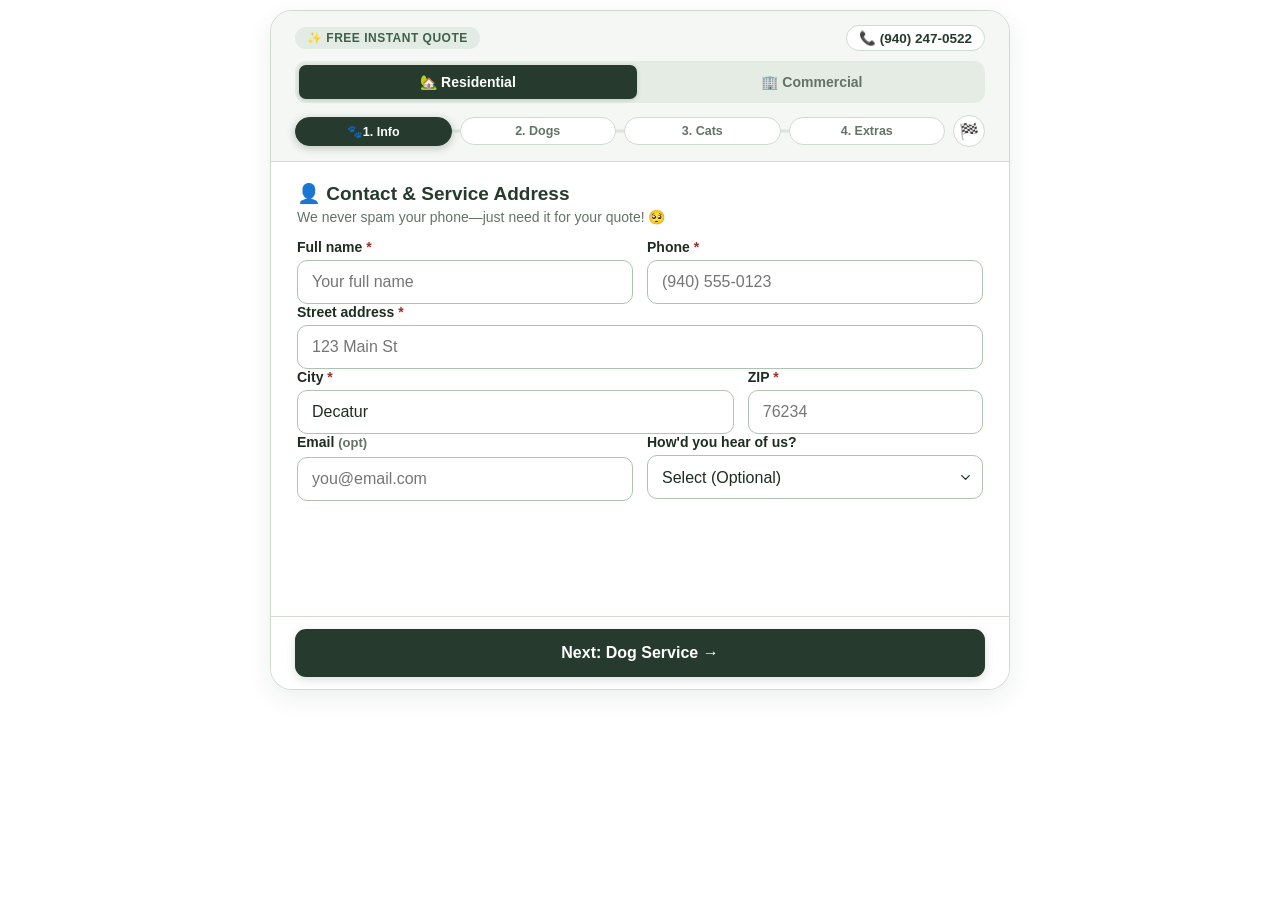
==== commit 3d5fd81d: "Update index.html" ====
--- a/index.html
+++ b/index.html
@@ -40,7 +40,7 @@
 
     #ww-quote .ww-hidden { display: none !important; }
 
-    /* FIXED-HEIGHT NON-SCROLLING APP CARD */
+    /* FIXED-HEIGHT APP CARD */
     .ww-app-shell {
       background: #ffffff;
       border: 1.5px solid var(--border);
@@ -57,7 +57,7 @@
     .ww-app-header {
       background: var(--cream);
       border-bottom: 1px solid var(--border);
-      padding: 10px 14px 8px;
+      padding: 9px 14px 8px;
       flex-shrink: 0;
     }
 
@@ -65,29 +65,40 @@
       display: flex;
       align-items: center;
       justify-content: space-between;
+      flex-wrap: nowrap;
+      gap: 6px;
       margin-bottom: 6px;
     }
 
     .ww-brand-badge {
-      font-size: 10.5px;
+      font-size: 10px;
       font-weight: 800;
-      letter-spacing: 0.8px;
+      letter-spacing: 0.5px;
       text-transform: uppercase;
       color: #3F6049;
       background: #e3ece4;
-      padding: 3px 9px;
+      padding: 3px 8px;
       border-radius: 999px;
+      white-space: nowrap;
+      flex-shrink: 0;
     }
 
     .ww-phone-pill {
-      font-size: 12px;
+      font-size: 11.5px;
       font-weight: 800;
       color: var(--green);
       text-decoration: none;
       background: #ffffff;
       border: 1px solid var(--border);
-      padding: 2px 9px;
+      padding: 3px 8px;
       border-radius: 999px;
+      white-space: nowrap;
+      flex-shrink: 0;
+    }
+
+    @media (max-width: 375px) {
+      .ww-brand-badge { font-size: 9px; padding: 3px 6px; letter-spacing: 0.3px; }
+      .ww-phone-pill { font-size: 10.5px; padding: 3px 7px; }
     }
 
     /* RESIDENTIAL / COMMERCIAL TABS */
@@ -98,13 +109,13 @@
       background: #e4ece4;
       padding: 3px;
       border-radius: 9px;
-      margin-bottom: 6px;
+      margin-bottom: 7px;
     }
 
     .ww-tab {
       border: none;
       border-radius: 7px;
-      height: 28px;
+      height: 27px;
       font: inherit;
       font-size: 12.5px;
       font-weight: 700;
@@ -119,42 +130,118 @@
       box-shadow: 0 1px 4px rgba(38, 58, 45, 0.2);
     }
 
-    /* 4-STEP MICRO PROGRESS BAR */
-    .ww-step-bar {
+    /* ANIMATED 4-STEP TRACK + FINISH LINE */
+    .ww-step-track {
+      position: relative;
       display: grid;
-      grid-template-columns: repeat(4, 1fr);
+      grid-template-columns: repeat(4, 1fr) auto;
+      align-items: center;
       gap: 4px;
+      padding: 2px 0;
+    }
+
+    .ww-track-rail {
+      position: absolute;
+      left: 10%;
+      right: 34px;
+      top: 50%;
+      height: 3px;
+      background: #dbe5dc;
+      transform: translateY(-50%);
+      border-radius: 999px;
+      z-index: 1;
+      overflow: hidden;
+    }
+
+    .ww-track-fill {
+      height: 100%;
+      width: 0%;
+      background: var(--green);
+      transition: width 0.35s cubic-bezier(0.34, 1.56, 0.64, 1);
     }
 
     .ww-step-pill {
-      font-size: 11px;
-      font-weight: 700;
-      padding: 3px 2px;
+      position: relative;
+      z-index: 2;
+      font-size: 10.5px;
+      font-weight: 800;
+      padding: 4px 3px;
       text-align: center;
-      border-radius: 6px;
+      border-radius: 999px;
       background: #ffffff;
-      border: 1px solid var(--border);
+      border: 1.5px solid var(--border);
       color: var(--muted);
       user-select: none;
+      white-space: nowrap;
+      transition: all 0.25s ease;
     }
 
     .ww-step-pill.active {
-      background: var(--green-soft);
-      border-color: var(--green);
-      color: var(--green);
-    }
-
-    .ww-step-pill.done {
       background: var(--green);
       border-color: var(--green);
       color: #ffffff;
-    }
-
-    /* NON-SCROLLING STAGE BODY */
+      box-shadow: 0 2px 8px rgba(38, 58, 45, 0.28);
+      animation: wwActiveTabBounce 1.8s infinite ease-in-out;
+    }
+
+    .ww-step-pill.active::before {
+      content: "🐾 ";
+      display: inline-block;
+      animation: wwPawWiggle 1.2s infinite ease-in-out;
+    }
+
+    .ww-step-pill.done {
+      background: #e3ece4;
+      border-color: var(--green);
+      color: var(--green);
+    }
+
+    .ww-finish-flag {
+      position: relative;
+      z-index: 2;
+      width: 26px;
+      height: 26px;
+      border-radius: 50%;
+      background: #ffffff;
+      border: 1.5px solid var(--border);
+      display: flex;
+      align-items: center;
+      justify-content: center;
+      font-size: 13px;
+      user-select: none;
+      transition: all 0.3s ease;
+    }
+
+    .ww-finish-flag.reached {
+      background: var(--green);
+      border-color: #E6C86E;
+      box-shadow: 0 0 0 3px rgba(230, 200, 110, 0.45);
+      animation: wwFlagCelebrate 0.7s ease-out;
+    }
+
+    @keyframes wwActiveTabBounce {
+      0%, 100% { transform: translateY(0); }
+      50% { transform: translateY(-2px); }
+    }
+
+    @keyframes wwPawWiggle {
+      0%, 100% { transform: rotate(-10deg) scale(1); }
+      50% { transform: rotate(12deg) scale(1.15); }
+    }
+
+    @keyframes wwFlagCelebrate {
+      0% { transform: scale(0.7) rotate(-20deg); }
+      60% { transform: scale(1.25) rotate(12deg); }
+      100% { transform: scale(1) rotate(0deg); }
+    }
+
+    /* STAGE BODY (SCROLL-SAFE ON MOBILE EXPANSION) */
     .ww-app-body {
       flex: 1;
-      overflow: hidden;
-      padding: 12px 14px;
+      overflow-y: auto;
+      overflow-x: hidden;
+      -webkit-overflow-scrolling: touch;
+      padding: 10px 14px;
       display: flex;
       flex-direction: column;
       justify-content: flex-start;
@@ -170,7 +257,7 @@
     }
 
     .ww-step-title {
-      font-size: 15.5px;
+      font-size: 15px;
       font-weight: 800;
       color: var(--green);
       margin: 0 0 2px;
@@ -180,9 +267,9 @@
     }
 
     .ww-step-sub {
-      font-size: 12px;
+      font-size: 11.5px;
       color: var(--muted);
-      margin: 0 0 8px;
+      margin: 0 0 7px;
     }
 
     /* ULTRA-COMPACT FORM CONTROLS (16px font prevents iOS zoom) */
@@ -190,22 +277,22 @@
       display: block;
       font-weight: 600;
       color: var(--ink);
-      margin: 7px 0 3px;
-      font-size: 12.5px;
+      margin: 6px 0 2px;
+      font-size: 12px;
     }
 
     .ww-label:first-of-type { margin-top: 0; }
     .ww-required { color: var(--danger); font-weight: 700; }
-    .ww-muted { color: var(--muted); font-size: 11.5px; line-height: 1.3; }
+    .ww-muted { color: var(--muted); font-size: 11px; line-height: 1.3; }
 
     #ww-quote select,
     #ww-quote input:not([type="checkbox"]):not([type="radio"]),
     #ww-quote textarea {
       width: 100%;
-      height: 38px;
+      height: 36px;
       border: 1.5px solid var(--border-strong);
       border-radius: 8px;
-      padding: 6px 10px;
+      padding: 5px 10px;
       background-color: #ffffff;
       color: var(--ink);
       font: inherit;
@@ -217,8 +304,8 @@
       -webkit-appearance: none;
       background-image: url("data:image/svg+xml,%3Csvg xmlns='http://www.w3.org/2000/svg' width='15' height='15' viewBox='0 0 24 24' fill='none' stroke='%23263A2D' stroke-width='2.2' stroke-linecap='round' stroke-linejoin='round'%3E%3Cpolyline points='6 9 12 15 18 9'/%3E%3C/svg%3E");
       background-repeat: no-repeat;
-      background-position: right 10px center;
-      padding-right: 30px;
+      background-position: right 9px center;
+      padding-right: 28px;
       cursor: pointer;
     }
 
@@ -231,22 +318,75 @@
     }
 
     #ww-quote textarea {
-      height: 48px;
+      height: 46px;
       resize: none;
       line-height: 1.3;
+    }
+
+    /* COMPACT REFERRAL DETAIL FOLLOW-UP */
+    .ww-ref-detail-wrap {
+      margin-top: 6px;
+      background: var(--cream);
+      border: 1px solid var(--border);
+      border-left: 3px solid var(--green);
+      border-radius: 8px;
+      padding: 6px 8px;
+      animation: wwSlideIn 0.15s ease-out;
+    }
+
+    .ww-ref-detail-wrap label {
+      display: block;
+      font-size: 11px;
+      font-weight: 700;
+      color: var(--green);
+      margin-bottom: 3px;
+    }
+
+    .ww-ref-detail-wrap input {
+      height: 33px !important;
+      padding: 4px 9px !important;
+    }
+
+    /* STEP 4 COMPACT FIT ON MOBILE WHEN ALL OPTIONS EXPAND */
+    @media (max-width: 767px) {
+      #ww-step-4 .ww-step-title {
+        margin-bottom: 5px;
+      }
+      #ww-step-4 .ww-choice {
+        padding: 6px 9px;
+        margin-bottom: 5px;
+      }
+      #ww-step-4 .ww-sub-box {
+        padding: 6px 9px;
+        margin: 0 0 5px;
+      }
+      #ww-step-4 .ww-number {
+        grid-template-columns: 30px 38px 30px;
+      }
+      #ww-step-4 .ww-number button,
+      #ww-step-4 .ww-number input {
+        height: 30px !important;
+      }
+      #ww-step-4 .ww-compact-check {
+        padding: 5px 8px;
+      }
+      #ww-step-4 textarea {
+        height: 40px;
+        padding: 5px 9px;
+      }
     }
 
     /* 2-COLUMN MOBILE GRIDS TO PREVENT VERTICAL BLOAT */
     .ww-grid-2 {
       display: grid;
       grid-template-columns: 1fr 1fr;
-      gap: 8px;
+      gap: 7px;
     }
 
     .ww-grid-city-zip {
       display: grid;
       grid-template-columns: 1.3fr 0.7fr;
-      gap: 8px;
+      gap: 7px;
     }
 
     .ww-sub-box {
@@ -442,14 +582,14 @@
       background: var(--green);
       color: #ffffff;
       border-radius: 12px;
-      padding: 12px 14px;
+      padding: 11px 14px;
       margin-bottom: 6px;
     }
 
     .ww-price-hero {
       text-align: center;
-      padding-bottom: 8px;
-      margin-bottom: 8px;
+      padding-bottom: 7px;
+      margin-bottom: 7px;
       border-bottom: 1px solid rgba(255, 255, 255, 0.15);
     }
 
@@ -466,7 +606,7 @@
     }
 
     .ww-big-price {
-      font-size: 27px;
+      font-size: 26px;
       font-weight: 800;
       line-height: 1.1;
       color: #ffffff;
@@ -494,7 +634,7 @@
     }
 
     .ww-promo-headline {
-      font-size: 12.5px;
+      font-size: 12px;
       font-weight: 800;
       color: #ffffff;
       padding-bottom: 4px;
@@ -506,6 +646,34 @@
     .ww-intro-breakdown-box strong {
       display: block;
       font-size: 12px;
+    }
+
+    /* NOTICEABLE "HOW BILLING WORKS" BUTTON */
+    .ww-breakdown-trigger {
+      display: inline-flex;
+      align-items: center;
+      justify-content: center;
+      gap: 6px;
+      margin-top: 8px;
+      background: #ffffff;
+      color: var(--green);
+      border: 1.5px solid #E6C86E;
+      border-radius: 999px;
+      padding: 6px 15px;
+      font: inherit;
+      font-size: 11.5px;
+      font-weight: 800;
+      cursor: pointer;
+      box-shadow: 0 3px 10px rgba(0, 0, 0, 0.28);
+      transition: transform 0.1s ease, background 0.15s ease;
+    }
+
+    .ww-breakdown-trigger:hover {
+      background: var(--light);
+    }
+
+    .ww-breakdown-trigger:active {
+      transform: scale(0.97);
     }
 
     /* DEDICATED SERVICES & ADD-ONS SECTION */
@@ -535,6 +703,125 @@
       border: 1px solid var(--border);
       text-align: center;
       font-size: 12px;
+    }
+
+    /* SIMPLE BILLING & ADD-ONS POPUP MODAL */
+    .ww-modal-backdrop {
+      position: absolute;
+      inset: 0;
+      background: rgba(24, 36, 28, 0.72);
+      display: flex;
+      align-items: center;
+      justify-content: center;
+      padding: 14px;
+      z-index: 200;
+      animation: wwFadeIn 0.15s ease-out;
+    }
+
+    @keyframes wwFadeIn {
+      from { opacity: 0; }
+      to { opacity: 1; }
+    }
+
+    .ww-modal-card {
+      background: #ffffff;
+      border: 2px solid var(--green);
+      border-radius: 16px;
+      width: 100%;
+      max-height: 100%;
+      display: flex;
+      flex-direction: column;
+      overflow: hidden;
+      box-shadow: 0 16px 40px rgba(0, 0, 0, 0.35);
+    }
+
+    .ww-modal-hd {
+      background: var(--green);
+      color: #ffffff;
+      padding: 11px 14px;
+      display: flex;
+      align-items: center;
+      justify-content: space-between;
+      gap: 8px;
+      flex-shrink: 0;
+    }
+
+    .ww-modal-hd h4 {
+      margin: 0;
+      font-size: 14.5px;
+      font-weight: 800;
+    }
+
+    .ww-modal-x {
+      background: rgba(255, 255, 255, 0.15);
+      border: none;
+      color: #ffffff;
+      width: 26px;
+      height: 26px;
+      border-radius: 50%;
+      font-size: 16px;
+      font-weight: 800;
+      cursor: pointer;
+      display: flex;
+      align-items: center;
+      justify-content: center;
+      line-height: 1;
+    }
+
+    .ww-modal-body {
+      padding: 13px 15px;
+      overflow-y: auto;
+      -webkit-overflow-scrolling: touch;
+      display: flex;
+      flex-direction: column;
+      gap: 9px;
+      font-size: 12.5px;
+      line-height: 1.45;
+      color: var(--ink);
+    }
+
+    .ww-simple-point {
+      background: var(--cream);
+      border: 1px solid var(--border);
+      border-left: 4px solid var(--green);
+      border-radius: 9px;
+      padding: 9px 11px;
+    }
+
+    .ww-simple-point.warn {
+      background: #FFFDF5;
+      border-color: #E2CE9B;
+      border-left-color: #C68B17;
+    }
+
+    .ww-point-title {
+      display: block;
+      font-size: 13px;
+      font-weight: 800;
+      color: var(--green);
+      margin-bottom: 3px;
+    }
+
+    .ww-simple-point.warn .ww-point-title {
+      color: #7A4B00;
+    }
+
+    .ww-simple-point p {
+      margin: 0;
+      display: block;
+    }
+
+    .ww-simple-point strong {
+      display: inline;
+      font-weight: 800;
+      color: var(--ink);
+    }
+
+    .ww-modal-ft {
+      padding: 9px 14px;
+      background: var(--cream);
+      border-top: 1px solid var(--border);
+      flex-shrink: 0;
     }
 
     /* CONFETTI ANIMATION */
@@ -599,14 +886,23 @@
         font-size: 14px;
       }
 
-      .ww-step-bar {
+      .ww-step-track {
         gap: 8px;
+      }
+
+      .ww-track-rail {
+        right: 40px;
       }
 
       .ww-step-pill {
         font-size: 12.5px;
-        padding: 5px 4px;
-        border-radius: 8px;
+        padding: 6px 6px;
+      }
+
+      .ww-finish-flag {
+        width: 32px;
+        height: 32px;
+        font-size: 16px;
       }
 
       .ww-app-body {
@@ -647,6 +943,20 @@
         font-size: 15.5px;
       }
 
+      .ww-ref-detail-wrap {
+        margin-top: 10px;
+        padding: 10px 14px;
+      }
+
+      .ww-ref-detail-wrap label {
+        font-size: 13px;
+        margin-bottom: 5px;
+      }
+
+      .ww-ref-detail-wrap input {
+        height: 40px !important;
+      }
+
       .ww-grid-2,
       .ww-grid-city-zip {
         gap: 14px;
@@ -782,6 +1092,12 @@
         font-size: 14px;
       }
 
+      .ww-breakdown-trigger {
+        font-size: 13px;
+        padding: 7px 18px;
+        margin-top: 9px;
+      }
+
       .ww-summary-line {
         padding: 6px 0;
         font-size: 13.5px;
@@ -794,6 +1110,28 @@
       .ww-step-5-footer-note {
         padding: 10px 14px;
         font-size: 13.5px;
+      }
+
+      .ww-modal-backdrop {
+        padding: 24px;
+      }
+
+      .ww-modal-card {
+        max-width: 520px;
+      }
+
+      .ww-modal-hd h4 {
+        font-size: 16px;
+      }
+
+      .ww-modal-body {
+        padding: 16px 20px;
+        font-size: 13.5px;
+        gap: 11px;
+      }
+
+      .ww-point-title {
+        font-size: 14.5px;
       }
     }
   </style>
@@ -816,12 +1154,14 @@
         <button type="button" class="ww-tab" id="ww-com-tab" aria-pressed="false">🏢 Commercial</button>
       </div>
 
-      <!-- 4-STEP PROGRESS BAR -->
-      <div class="ww-step-bar" id="ww-step-bar">
+      <!-- ANIMATED 4-STEP PROGRESS TRACK + FINISH LINE -->
+      <div class="ww-step-track" id="ww-step-bar">
+        <div class="ww-track-rail"><div class="ww-track-fill" id="ww-track-fill"></div></div>
         <div class="ww-step-pill active" id="ww-pill-1">1. Info</div>
         <div class="ww-step-pill" id="ww-pill-2">2. Dogs</div>
         <div class="ww-step-pill" id="ww-pill-3">3. Cats</div>
         <div class="ww-step-pill" id="ww-pill-4">4. Extras</div>
+        <div class="ww-finish-flag" id="ww-finish-flag" title="Your Instant Quote">🏁</div>
       </div>
     </div>
 
@@ -836,17 +1176,14 @@
           <h3 class="ww-step-title">👤 Contact &amp; Service Address</h3>
           <p class="ww-step-sub">We never spam your phone—just need it for your quote! 🥺</p>
 
-          <label class="ww-label" for="ww-customer-name">Full name <span class="ww-required">*</span></label>
-          <input id="ww-customer-name" name="name" type="text" autocomplete="name" placeholder="Your full name">
-
           <div class="ww-grid-2">
+            <div>
+              <label class="ww-label" for="ww-customer-name">Full name <span class="ww-required">*</span></label>
+              <input id="ww-customer-name" name="name" type="text" autocomplete="name" placeholder="Your full name">
+            </div>
             <div>
               <label class="ww-label" for="ww-customer-phone">Phone <span class="ww-required">*</span></label>
               <input id="ww-customer-phone" name="tel" type="tel" autocomplete="tel" placeholder="(940) 555-0123">
-            </div>
-            <div>
-              <label class="ww-label" for="ww-customer-email">Email <span class="ww-muted">(opt)</span></label>
-              <input id="ww-customer-email" name="email" type="email" autocomplete="email" placeholder="you@email.com">
             </div>
           </div>
 
@@ -862,6 +1199,37 @@
               <label class="ww-label" for="ww-customer-zip">ZIP <span class="ww-required">*</span></label>
               <input id="ww-customer-zip" name="postal-code" type="text" inputmode="numeric" autocomplete="postal-code" placeholder="76234">
             </div>
+          </div>
+
+          <div class="ww-grid-2">
+            <div>
+              <label class="ww-label" for="ww-customer-email">Email <span class="ww-muted">(opt)</span></label>
+              <input id="ww-customer-email" name="email" type="email" autocomplete="email" placeholder="you@email.com">
+            </div>
+            <div>
+              <label class="ww-label" for="ww-referral-source">How'd you hear of us?</label>
+              <select id="ww-referral-source" name="referral_source">
+                <option value="">Select (Optional)</option>
+                <option value="Facebook">Facebook</option>
+                <option value="Facebook Community Group">Facebook Community Group</option>
+                <option value="Nextdoor">Nextdoor</option>
+                <option value="Google Search">Google Search</option>
+                <option value="Google Maps">Google Maps</option>
+                <option value="Friend or Family Referral">Friend or Family Referral</option>
+                <option value="Business Referral / Partner">Business Referral / Partner</option>
+                <option value="Door Hanger">Door Hanger</option>
+                <option value="Flyer">Flyer</option>
+                <option value="Business Card">Business Card</option>
+                <option value="Local Event / Vendor Booth">Local Event / Vendor Booth</option>
+                <option value="Repeat Customer">Repeat Customer</option>
+                <option value="Other">Other</option>
+              </select>
+            </div>
+          </div>
+
+          <div id="ww-ref-detail-wrap" class="ww-ref-detail-wrap ww-hidden">
+            <label for="ww-referral-detail" id="ww-ref-detail-label">Extra details (optional)</label>
+            <input id="ww-referral-detail" name="referral_detail" type="text" placeholder="Tell us who referred you...">
           </div>
         </div>
 
@@ -952,7 +1320,7 @@
               <input type="checkbox" id="ww-cat-deep-clean" name="cat_deep_clean">
               <span>
                 <strong>Occasional Deep Clean ($25 1st box + $15 extra)</strong>
-                <span class="ww-muted">Wash, sanitize &amp; fresh refill. Charged at time of service.</span>
+                <span class="ww-muted">Wash, sanitize &amp; fresh refill. Charged per service.</span>
               </span>
             </label>
 
@@ -960,7 +1328,7 @@
               <input type="checkbox" id="ww-cat-litter-supply" name="cat_litter_supply">
               <span>
                 <strong>Litter Supply (+$10 per box / visit)</strong>
-                <span class="ww-muted">We supply clumping litter. Charged at time of service.</span>
+                <span class="ww-muted">We supply clumping litter. Charged per visit.</span>
               </span>
             </label>
           </div>
@@ -981,7 +1349,7 @@
           <label class="ww-choice" style="background: var(--cream);">
             <input type="checkbox" id="ww-addon-yard-fresh" name="yard_fresh">
             <span>
-              <strong id="ww-yard-fresh-title">Yard Fresh Treatment ($10 recurring add-on)</strong>
+              <strong id="ww-yard-fresh-title">Yard Fresh Treatment ($10/visit add-on)</strong>
               <span class="ww-muted">Enzymatic odor spray (+$7/extra section). Needs spigot.</span>
               <span id="ww-yard-fresh-savings-notice" style="display:none; font-size:11px; font-weight:700; color:#3F6049;">💡 Save $15 with any recurring service ($10/visit)!</span>
             </span>
@@ -1025,16 +1393,21 @@
           <div class="ww-receipt-box" aria-live="polite">
             <!-- TOP PRICE HERO -->
             <div class="ww-price-hero">
-              <span class="ww-price-eyebrow" id="ww-price-eyebrow">Total Monthly Rate</span>
+              <span class="ww-price-eyebrow" id="ww-price-eyebrow">Base Monthly Rate</span>
               <div class="ww-big-price" id="ww-display-per-visit">$0.00</div>
               <div class="ww-big-sub" id="ww-display-billing-sub"></div>
             </div>
 
-            <!-- UNIFIED PROMO & FIRST-MONTH SECTION -->
+            <!-- UNIFIED PROMO & FIRST-MONTH BOX -->
             <div class="ww-intro-breakdown-box ww-hidden" id="ww-intro-breakdown-wrap">
               <div class="ww-promo-headline" id="ww-free-offer-banner">🎁 First Scoop is 100% Free!</div>
               <strong id="ww-intro-breakdown-text"></strong>
               <span id="ww-intro-subtext"></span>
+              <div>
+                <button type="button" class="ww-breakdown-trigger" id="ww-open-breakdown-btn">
+                  💳 How Billing Works
+                </button>
+              </div>
             </div>
 
             <!-- DEDICATED SERVICES & ADD-ONS SECTION BELOW -->
@@ -1139,6 +1512,35 @@
       </div>
     </div>
 
+    <!-- SIMPLE BILLING & ADD-ONS POPUP MODAL -->
+    <div class="ww-modal-backdrop ww-hidden" id="ww-breakdown-modal" role="dialog" aria-modal="true" aria-labelledby="ww-modal-title">
+      <div class="ww-modal-card">
+        <div class="ww-modal-hd">
+          <h4 id="ww-modal-title">💳 How Billing Works</h4>
+          <button type="button" class="ww-modal-x" id="ww-close-breakdown-x" aria-label="Close">&times;</button>
+        </div>
+        <div class="ww-modal-body">
+          <div class="ww-simple-point">
+            <span class="ww-point-title">1. 🎁 Your First Scoop Is FREE!</span>
+            <p>Your first cleanup is free! Your discounted first month is paid upfront before service begins. Regular monthly billing starts with your second month.</p>
+          </div>
+
+          <div class="ww-simple-point warn">
+            <span class="ww-point-title">2. ⚡ Add-On Services</span>
+            <p>Optional extras like Yard Fresh, Waste Haul-Away, Litter Supply, and Deep Cleans are priced <strong>per visit</strong> and billed separately after service is completed. We'll charge your card on file or send you an invoice. Want to include extras in your monthly billing? Just ask!</p>
+          </div>
+
+          <div class="ww-simple-point">
+            <span class="ww-point-title">3. 🛡️ Our Satisfaction Guarantee</span>
+            <p>Not happy with a cleanup? Just let us know! If we miss something or something isn't right, we'll come back and make it right at no additional charge.</p>
+          </div>
+        </div>
+        <div class="ww-modal-ft">
+          <button type="button" class="ww-primary-btn" id="ww-close-breakdown-btn" style="height:38px; font-size:13.5px;">Got It!</button>
+        </div>
+      </div>
+    </div>
+
   </div>
 </div>
 
@@ -1182,6 +1584,54 @@
   ['input', 'change'].forEach(evt => {
     $('ww-customer-phone').addEventListener(evt, formatPhoneNumber);
     $('ww-comm-phone').addEventListener(evt, formatPhoneNumber);
+  });
+
+  /* REFERRAL SOURCE SMART FOLLOW-UP INPUT */
+  const REFERRAL_PROMPTS = {
+    'Business Referral / Partner': {
+      label: 'Which business or employee referred you? ($20 Partner Thank-You)',
+      placeholder: 'e.g., Decatur Bark & Bath — Kayla'
+    },
+    'Friend or Family Referral': {
+      label: 'Who referred you? (Optional)',
+      placeholder: 'Friend or neighbor name'
+    },
+    'Facebook Community Group': {
+      label: 'Which Facebook group did you see us in? (Optional)',
+      placeholder: 'e.g., Wise County Small Businesses'
+    },
+    'Local Event / Vendor Booth': {
+      label: 'Which local event did we meet at? (Optional)',
+      placeholder: 'Event name or town'
+    },
+    'Door Hanger': {
+      label: 'Street or neighborhood (Optional)',
+      placeholder: 'Where you received our door hanger'
+    },
+    'Flyer': {
+      label: 'Where did you spot our flyer? (Optional)',
+      placeholder: 'Business or bulletin board location'
+    },
+    'Business Card': {
+      label: 'Where did you pick up our card? (Optional)',
+      placeholder: 'Business or person who gave it to you'
+    }
+  };
+
+  $('ww-referral-source').addEventListener('change', function() {
+    const val = this.value;
+    if (!val) {
+      show('ww-ref-detail-wrap', false);
+      $('ww-referral-detail').value = '';
+      return;
+    }
+    const cfg = REFERRAL_PROMPTS[val] || {
+      label: `Extra details for ${val} (Optional)`,
+      placeholder: 'Any extra info you want to share...'
+    };
+    $('ww-ref-detail-label').textContent = cfg.label;
+    $('ww-referral-detail').placeholder = cfg.placeholder;
+    show('ww-ref-detail-wrap', true);
   });
 
   /* CONFETTI IN-FRAME BURST */
@@ -1203,7 +1653,23 @@
     }
   }
 
-  /* 4-STEP NAVIGATION */
+  /* MODAL OPEN / CLOSE HANDLERS */
+  function openBreakdownModal() {
+    show('ww-breakdown-modal', true);
+  }
+
+  function closeBreakdownModal() {
+    show('ww-breakdown-modal', false);
+  }
+
+  $('ww-open-breakdown-btn').addEventListener('click', openBreakdownModal);
+  $('ww-close-breakdown-x').addEventListener('click', closeBreakdownModal);
+  $('ww-close-breakdown-btn').addEventListener('click', closeBreakdownModal);
+  $('ww-breakdown-modal').addEventListener('click', function(e) {
+    if (e.target === this) closeBreakdownModal();
+  });
+
+  /* 4-STEP NAVIGATION + PROGRESS TRACK ANIMATION */
   function goToStep(step) {
     show('ww-err-main', false);
     if (document.activeElement && typeof document.activeElement.blur === 'function') {
@@ -1212,6 +1678,8 @@
 
     currentStep = step;
     [1, 2, 3, 4, 5].forEach(s => show('ww-step-' + s, s === step));
+    const vp = $('ww-viewport');
+    if (vp) vp.scrollTop = 0;
 
     [1, 2, 3, 4].forEach(i => {
       const pill = $('ww-pill-' + i);
@@ -1219,6 +1687,16 @@
       if (step === 5 || i < step) pill.classList.add('done');
       else if (i === step) pill.classList.add('active');
     });
+
+    const fillEl = $('ww-track-fill');
+    const flagEl = $('ww-finish-flag');
+    if (fillEl) {
+      const pctMap = { 1: '12%', 2: '40%', 3: '68%', 4: '92%', 5: '100%' };
+      fillEl.style.width = pctMap[step] || '0%';
+    }
+    if (flagEl) {
+      flagEl.classList.toggle('reached', step === 5);
+    }
 
     if (step === 1) {
       show('ww-back-btn', false);
@@ -1338,7 +1816,7 @@
 
     if ($('ww-yard-fresh-title')) {
       if (hasRecurringDog || hasRecurringCat) {
-        $('ww-yard-fresh-title').textContent = 'Yard Fresh Treatment ($10 recurring add-on)';
+        $('ww-yard-fresh-title').textContent = 'Yard Fresh Treatment ($10/visit add-on)';
         $('ww-yard-fresh-savings-notice').style.display = 'none';
       } else {
         $('ww-yard-fresh-title').textContent = 'Yard Fresh Treatment ($25 standalone)';
@@ -1387,7 +1865,7 @@
     const yardFresh = $('ww-addon-yard-fresh').checked, sections = getNum('ww-sections');
 
     let html = [], txt = [], monthly = 0, onetime = 0, dogTxt = '', catTxt = '';
-    let firstMonthTotal = 0, perVisitRate = 0;
+    let firstMonthTotal = 0, perVisitRate = 0, vpm = 4;
     const map = { twice: 'Twice Weekly', weekly: 'Weekly', biweekly: 'Bi-Weekly', onetime: 'One-Time Cleanup' };
 
     const line = (t, d, p) => `<div class="ww-summary-line"><div><span class="ww-summary-title">${t}</span>${d ? `<span class="ww-summary-desc">(${d})</span>` : ''}</div><div class="ww-summary-price">${p}</div></div>`;
@@ -1473,11 +1951,11 @@
     if (isRecDog || isRecCat) {
       const activeFreq = isRecDog ? dogFreq : catStand;
       const visitsPerYear = activeFreq === 'twice' ? 104 : activeFreq === 'biweekly' ? 26 : 52;
-      const vpm = activeFreq === 'twice' ? 8 : activeFreq === 'biweekly' ? 2 : 4;
+      vpm = activeFreq === 'twice' ? 8 : activeFreq === 'biweekly' ? 2 : 4;
       perVisitRate = Math.round((monthly * 12) / visitsPerYear);
       firstMonthTotal = monthly - perVisitRate;
 
-      $('ww-price-eyebrow').textContent = 'Total Monthly Rate';
+      $('ww-price-eyebrow').textContent = 'Base Monthly Rate';
       $('ww-display-per-visit').textContent = money(monthly) + ' / mo';
       $('ww-display-billing-sub').textContent = (isRecDog && hasCat) ? 'First combined visit free!' : 'First scoop FREE with recurring service!';
 
@@ -1529,9 +2007,14 @@
 
     const yardSign = $('ww-yard-sign').checked ? 'Yes' : 'No';
     const petTreats = $('ww-pet-treats').checked ? 'Yes' : 'No';
+    const refSource = $('ww-referral-source').value;
+    const refDetail = $('ww-referral-detail').value.trim();
+    const refLine = refSource ? `${refSource}${refDetail ? ' (' + refDetail + ')' : ''}` : 'Not specified';
+
     const userNotes = $('ww-extra-details').value.trim();
     const combinedNotes = viewTag + (userNotes ? userNotes + '\n\n' : '') +
-      '--- PREFERENCES ---\nYard Sign Permitted: ' + yardSign + '\nPet Treats Permitted: ' + petTreats +
+      '--- REFERRAL & PREFERENCES ---\nReferral Source: ' + refLine +
+      '\nYard Sign Permitted: ' + yardSign + '\nPet Treats Permitted: ' + petTreats +
       '\n\n--- QUOTE SUMMARY ---\nDisplayed Rate: ' + quoteState.perVisitText +
       '\nFirst Month Rate: ' + quoteState.firstMonthText +
       '\nWaste Haul-Away (Charged at time of service): ' + (quoteState.haulAway ? 'Yes' : 'No') +
@@ -1547,6 +2030,8 @@
       contactMethod: $('ww-customer-email').value.trim() ? 'Text / Phone / Email' : 'Text / Phone',
       contactTime: 'Anytime',
       customerType: 'Residential',
+      referralSource: refSource,
+      referralDetail: refDetail,
       dogFrequency: quoteState.dogFreq,
       dogs: String(quoteState.dogs),
       condition: quoteState.condition,
@@ -1626,6 +2111,7 @@
     }).catch(() => {});
   });
 
+  goToStep(1);
   updateDynamicVisibility();
 })();
 </script>
